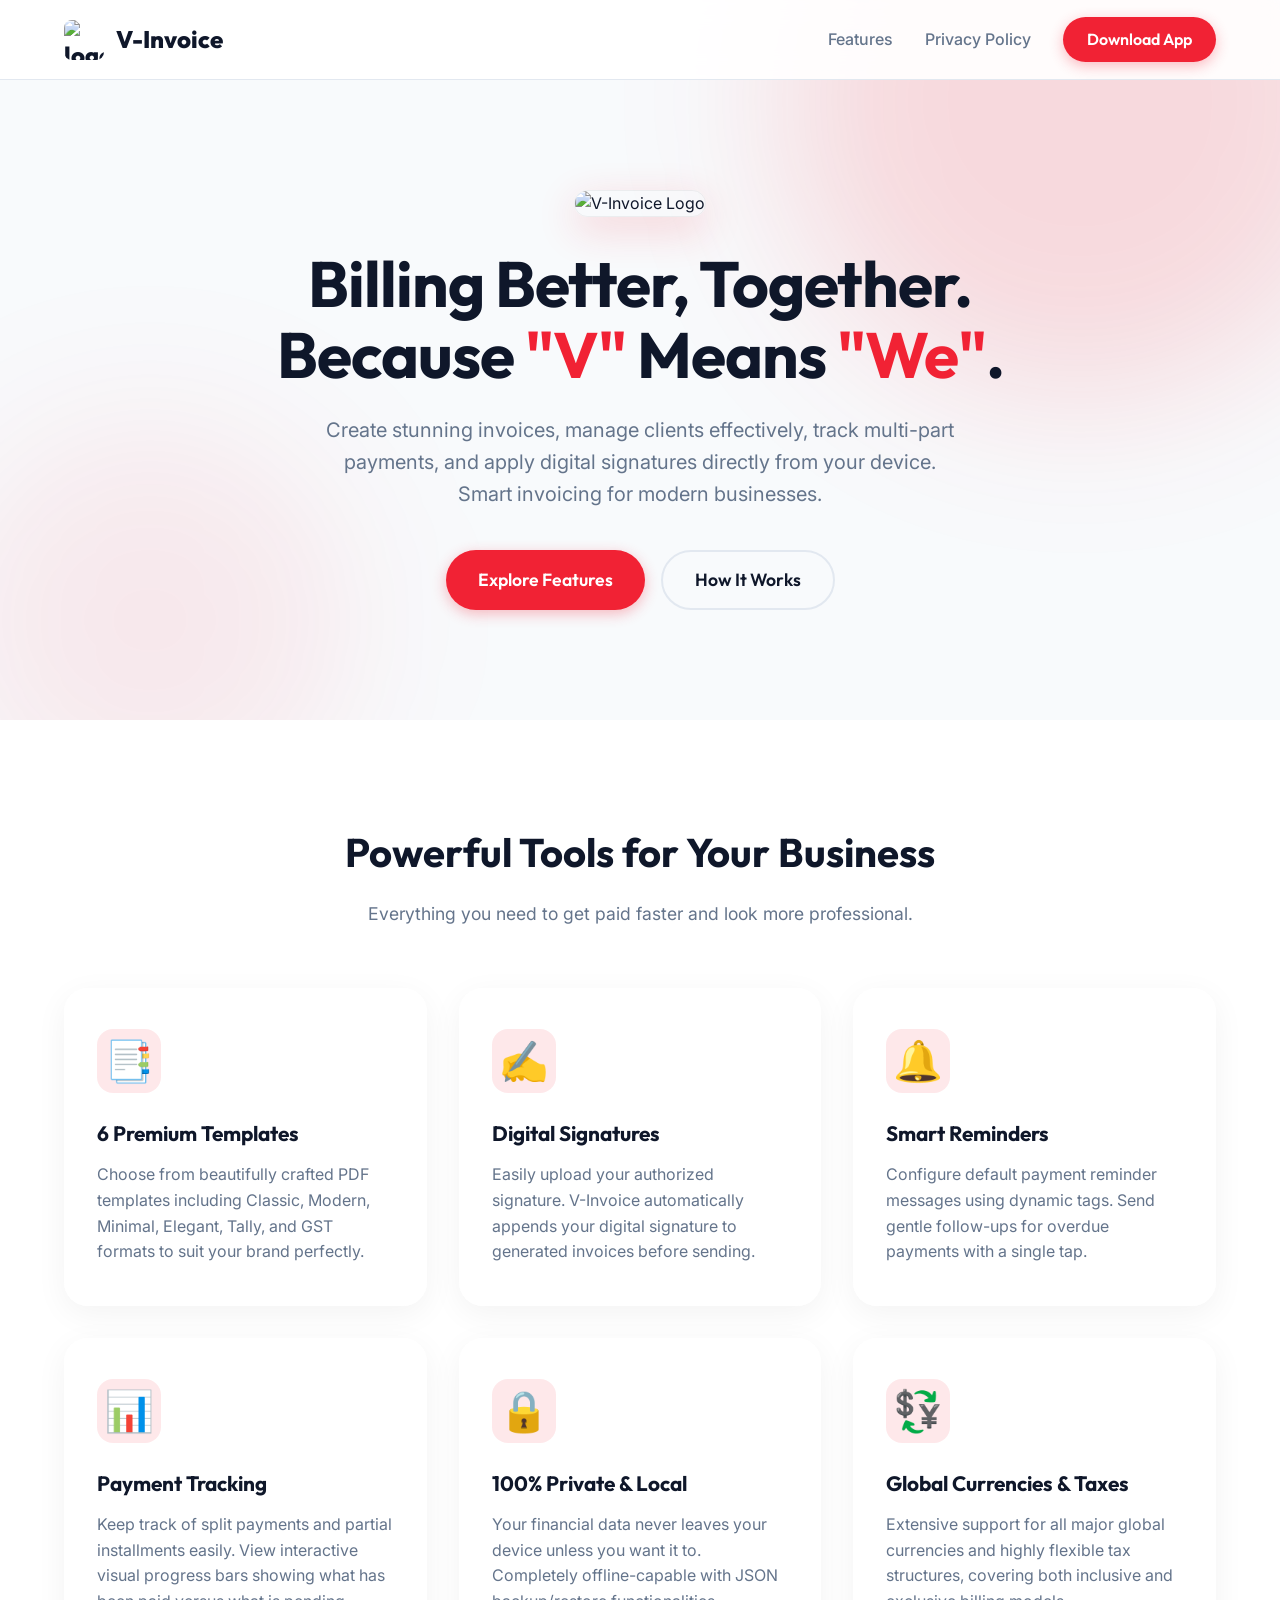
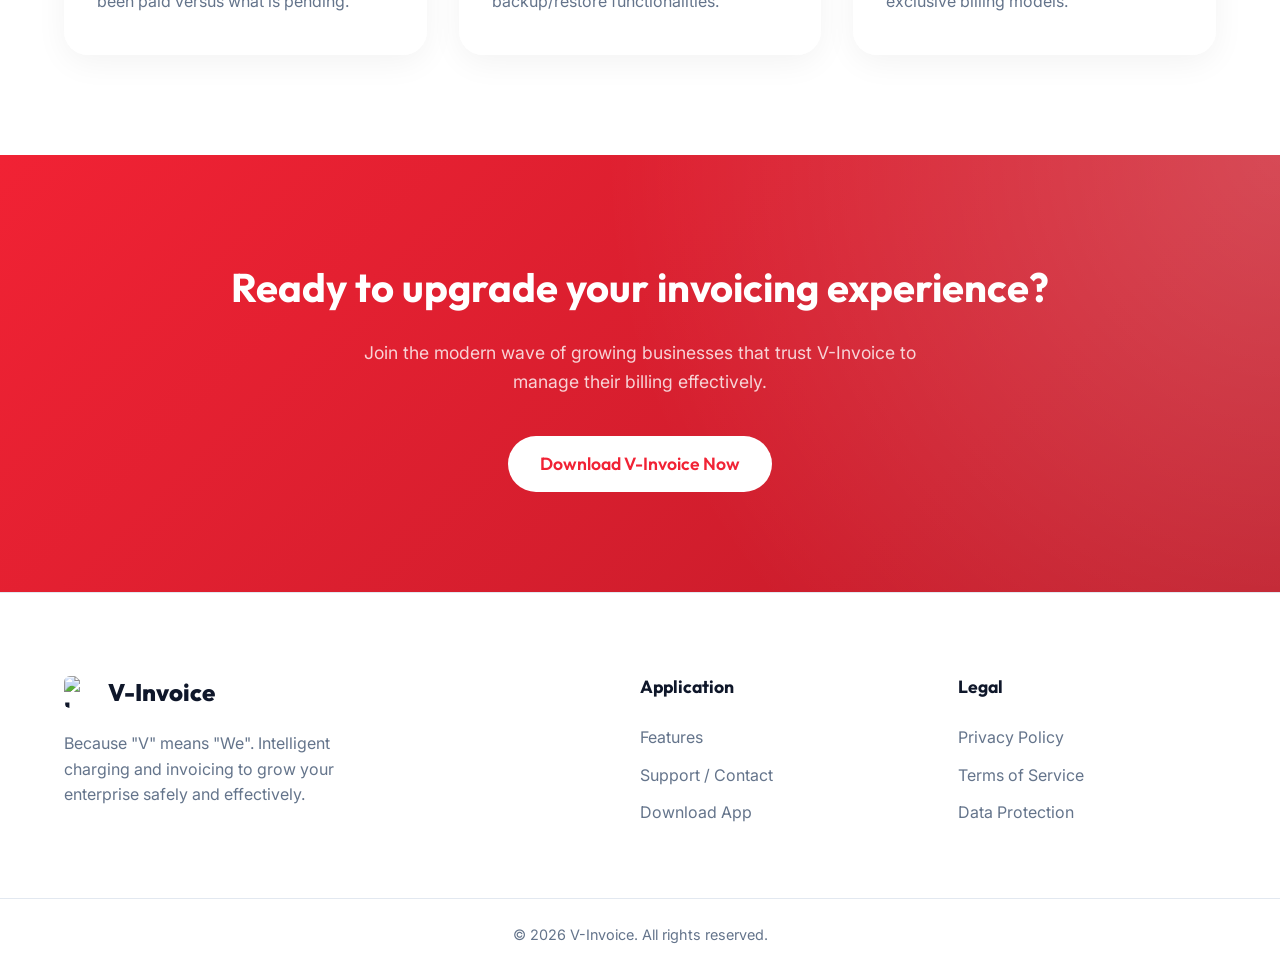
==== index.html @ e575bf5a "add project source files to repository" ====
<!DOCTYPE html>
<html lang="en">

<head>
  <meta charset="UTF-8" />
  <meta name="viewport" content="width=device-width, initial-scale=1.0" />
  <meta name="description"
    content="V-Invoice: Smart Billing, Because 'V' Means 'We'. Generating professional invoices, managing clients, and tracking payments has never been easier." />
  <title>V-Invoice | Billing Better, Together</title>
  <link
    href="https://fonts.googleapis.com/css2?family=Outfit:wght@300;400;500;700;800&family=Inter:wght@400;500;600&display=swap"
    rel="stylesheet" />
  <link rel="icon" type="image/png" href="assets/logo.png" />
  <link rel="stylesheet" href="css/styles.css" />
</head>

<body>
  <nav class="navbar">
    <div class="container nav-content">
      <div class="logo">
        <img src="assets/logo.png" alt="logo" class="logo-img" />
        <span>V-Invoice</span>
      </div>
      <div class="nav-links">
        <a href="#features">Features</a>
        <a href="privacy.html">Privacy Policy</a>
        <a href="#download" class="btn btn-primary">Download App</a>
      </div>
    </div>
  </nav>

  <header class="hero">
    <div class="hero-bg-shapes">
      <div class="shape shape-1"></div>
      <div class="shape shape-2"></div>
    </div>
    <div class="container hero-content">
      <img src="assets/logo.png" alt="V-Invoice Logo" class="hero-logo animate-fade-in-up" />
      <h1 class="animate-fade-in-up delay-1">
        Billing Better, Together. <br />Because
        <span class="highlight">"V"</span> Means
        <span class="highlight">"We"</span>.
      </h1>
      <p class="subtitle animate-fade-in-up delay-2">
        Create stunning invoices, manage clients effectively, track multi-part
        payments, and apply digital signatures directly from your device.
        Smart invoicing for modern businesses.
      </p>
      <div class="hero-cta animate-fade-in-up delay-3">
        <a href="#features" class="btn btn-primary btn-large">Explore Features</a>
        <a href="#how-it-works" class="btn btn-outline btn-large">How It Works</a>
      </div>
    </div>
  </header>

  <section id="features" class="features-section">
    <div class="container">
      <div class="section-header text-center">
        <h2>Powerful Tools for Your Business</h2>
        <p>
          Everything you need to get paid faster and look more professional.
        </p>
      </div>

      <div class="features-grid">
        <!-- Feature 1 -->
        <div class="feature-card glass">
          <div class="feature-icon">📑</div>
          <h3>6 Premium Templates</h3>
          <p>
            Choose from beautifully crafted PDF templates including Classic,
            Modern, Minimal, Elegant, Tally, and GST formats to suit your
            brand perfectly.
          </p>
        </div>
        <!-- Feature 2 -->
        <div class="feature-card glass">
          <div class="feature-icon">✍️</div>
          <h3>Digital Signatures</h3>
          <p>
            Easily upload your authorized signature. V-Invoice automatically
            appends your digital signature to generated invoices before
            sending.
          </p>
        </div>
        <!-- Feature 3 -->
        <div class="feature-card glass">
          <div class="feature-icon">🔔</div>
          <h3>Smart Reminders</h3>
          <p>
            Configure default payment reminder messages using dynamic tags.
            Send gentle follow-ups for overdue payments with a single tap.
          </p>
        </div>
        <!-- Feature 4 -->
        <div class="feature-card glass">
          <div class="feature-icon">📊</div>
          <h3>Payment Tracking</h3>
          <p>
            Keep track of split payments and partial installments easily. View
            interactive visual progress bars showing what has been paid versus
            what is pending.
          </p>
        </div>
        <!-- Feature 5 -->
        <div class="feature-card glass">
          <div class="feature-icon">🔒</div>
          <h3>100% Private & Local</h3>
          <p>
            Your financial data never leaves your device unless you want it
            to. Completely offline-capable with JSON backup/restore
            functionalities.
          </p>
        </div>
        <!-- Feature 6 -->
        <div class="feature-card glass">
          <div class="feature-icon">💱</div>
          <h3>Global Currencies & Taxes</h3>
          <p>
            Extensive support for all major global currencies and highly
            flexible tax structures, covering both inclusive and exclusive
            billing models.
          </p>
        </div>
      </div>
    </div>
  </section>

  <section class="banner-section">
    <div class="container text-center">
      <h2 style="color: white; margin-bottom: 20px; font-size: 2.5rem">
        Ready to upgrade your invoicing experience?
      </h2>
      <p style="
            color: rgba(255, 255, 255, 0.8);
            margin-bottom: 40px;
            font-size: 1.1rem;
            max-width: 600px;
            margin-left: auto;
            margin-right: auto;
          ">
        Join the modern wave of growing businesses that trust V-Invoice to
        manage their billing effectively.
      </p>
      <a href="#download" class="btn btn-white btn-large">Download V-Invoice Now</a>
    </div>
  </section>

  <footer>
    <div class="container footer-content">
      <div class="footer-col">
        <div class="logo">
          <img src="assets/logo.png" alt="logo" class="logo-img small" />
          <span>V-Invoice</span>
        </div>
        <p>
          Because "V" means "We". Intelligent charging and invoicing to grow
          your enterprise safely and effectively.
        </p>
      </div>
      <div class="footer-col">
        <h4>Application</h4>
        <a href="#features">Features</a>
        <a href="contact.html">Support / Contact</a>
        <a href="#download">Download App</a>
      </div>
      <div class="footer-col">
        <h4>Legal</h4>
        <a href="privacy.html">Privacy Policy</a>
        <a href="terms.html">Terms of Service</a>
        <a href="privacy.html">Data Protection</a>
      </div>
    </div>
    <div class="footer-bottom">
      <p>&copy; 2026 V-Invoice. All rights reserved.</p>
    </div>
  </footer>

  <script src="js/main.js"></script>
</body>

</html>
---- css/styles.css ----
:root {
  /* Brand Colors */
  --primary: #f12234;
  --primary-light: #f55060;
  --primary-dark: #c01b29;
  --primary-rgb: 241, 34, 52;

  /* Neutral Colors */
  --bg-color: #f8fafc;
  --surface: #ffffff;
  --text-main: #0f172a;
  --text-muted: #64748b;
  --border: #e2e8f0;

  /* Fonts */
  --font-heading: 'Outfit', sans-serif;
  --font-body: 'Inter', sans-serif;

  /* Layout */
  --max-width: 1200px;
}

* {
  margin: 0;
  padding: 0;
  box-sizing: border-box;
}

html {
  scroll-behavior: smooth;
}

body {
  font-family: var(--font-body);
  background-color: var(--bg-color);
  color: var(--text-main);
  line-height: 1.6;
  overflow-x: hidden;
}

.container {
  max-width: var(--max-width);
  margin: 0 auto;
  padding: 0 24px;
}

/* Typography */
h1,
h2,
h3,
h4 {
  font-family: var(--font-heading);
  color: var(--text-main);
}

.text-center {
  text-align: center;
}

/* Buttons */
.btn {
  display: inline-flex;
  align-items: center;
  justify-content: center;
  padding: 10px 24px;
  border-radius: 9999px;
  font-weight: 600;
  font-family: var(--font-heading);
  text-decoration: none;
  transition: all 0.3s cubic-bezier(0.4, 0, 0.2, 1);
  cursor: pointer;
}

.btn-primary {
  background-color: var(--primary);
  color: white;
  box-shadow: 0 4px 14px rgba(var(--primary-rgb), 0.3);
}

.btn-primary:hover {
  background-color: var(--primary-dark);
  transform: translateY(-2px);
  box-shadow: 0 6px 20px rgba(var(--primary-rgb), 0.4);
}

.btn-outline {
  background-color: transparent;
  color: var(--text-main);
  border: 2px solid var(--border);
}

.btn-outline:hover {
  border-color: var(--primary);
  color: var(--primary);
}

.btn-white {
  background-color: white;
  color: var(--primary);
}

.btn-white:hover {
  transform: translateY(-2px);
  box-shadow: 0 10px 25px rgba(0, 0, 0, 0.1);
}

.btn-large {
  padding: 14px 32px;
  font-size: 1.1rem;
}

/* Glassmorphism */
.glass {
  background: rgba(255, 255, 255, 0.7);
  backdrop-filter: blur(12px);
  -webkit-backdrop-filter: blur(12px);
  border: 1px solid rgba(255, 255, 255, 0.5);
  box-shadow: 0 8px 32px rgba(0, 0, 0, 0.05);
}

/* Navbar */
.navbar {
  position: fixed;
  top: 0;
  left: 0;
  right: 0;
  height: 80px;
  background: rgba(255, 255, 255, 0.9);
  backdrop-filter: blur(12px);
  border-bottom: 1px solid var(--border);
  z-index: 1000;
  transition: all 0.3s ease;
}

.navbar.scrolled {
  height: 70px;
  box-shadow: 0 4px 20px rgba(0, 0, 0, 0.05);
}

.nav-content {
  display: flex;
  justify-content: space-between;
  align-items: center;
  height: 100%;
}

.logo {
  display: flex;
  align-items: center;
  gap: 12px;
  font-family: var(--font-heading);
  font-weight: 800;
  font-size: 1.5rem;
  color: var(--text-main);
}

.logo-icon {
  width: 40px;
  height: 40px;
  background: linear-gradient(135deg, var(--primary), var(--primary-dark));
  color: white;
  border-radius: 12px;
  display: flex;
  align-items: center;
  justify-content: center;
  font-size: 1.5rem;
  box-shadow: 0 4px 10px rgba(var(--primary-rgb), 0.3);
}

.logo-icon.small {
  width: 32px;
  height: 32px;
  font-size: 1.2rem;
  border-radius: 8px;
}

.logo-img {
  width: 40px;
  height: 40px;
  border-radius: 8px;
  object-fit: cover;
}

.logo-img.small {
  width: 32px;
  height: 32px;
  border-radius: 6px;
}

.nav-links {
  display: flex;
  align-items: center;
  gap: 32px;
}

.nav-links a:not(.btn) {
  text-decoration: none;
  color: var(--text-muted);
  font-weight: 500;
  transition: color 0.3s ease;
}

.nav-links a:not(.btn):hover {
  color: var(--primary);
}

/* Hero Section */
.hero {
  position: relative;
  padding: 180px 0 100px;
  min-height: 80vh;
  display: flex;
  align-items: center;
  overflow: hidden;
}

.hero-bg-shapes {
  position: absolute;
  top: 0;
  left: 0;
  right: 0;
  bottom: 0;
  z-index: -1;
  overflow: hidden;
}

.shape {
  position: absolute;
  border-radius: 50%;
  filter: blur(80px);
  z-index: -1;
  animation: float 10s infinite alternate ease-in-out;
}

.shape-1 {
  width: 600px;
  height: 600px;
  background: rgba(var(--primary-rgb), 0.15);
  top: -200px;
  right: -100px;
}

.shape-2 {
  width: 400px;
  height: 400px;
  background: rgba(var(--primary-rgb), 0.08);
  bottom: -100px;
  left: -50px;
  animation-delay: -5s;
}

.hero-content {
  max-width: 800px;
  text-align: center;
  position: relative;
  z-index: 1;
}

.hero-logo {
  width: 120px;
  height: 120px;
  border-radius: 24px;
  margin-bottom: 32px;
  object-fit: cover;
  box-shadow: 0 12px 40px rgba(var(--primary-rgb), 0.2);
  border: 1px solid rgba(0, 0, 0, 0.05);
}

.hero h1 {
  font-size: 4rem;
  line-height: 1.1;
  margin-bottom: 24px;
  letter-spacing: -1px;
}

.highlight {
  color: var(--primary);
  position: relative;
}

.hero .subtitle {
  font-size: 1.25rem;
  color: var(--text-muted);
  margin-bottom: 40px;
  max-width: 640px;
  margin-left: auto;
  margin-right: auto;
}

.hero-cta {
  display: flex;
  gap: 16px;
  justify-content: center;
}

/* Features Section */
.features-section {
  padding: 100px 0;
  background-color: var(--surface);
  position: relative;
}

.section-header {
  margin-bottom: 60px;
}

.section-header h2 {
  font-size: 2.5rem;
  margin-bottom: 16px;
}

.section-header p {
  font-size: 1.1rem;
  color: var(--text-muted);
}

.features-grid {
  display: grid;
  grid-template-columns: repeat(auto-fit, minmax(320px, 1fr));
  gap: 32px;
}

.feature-card {
  padding: 40px 32px;
  border-radius: 24px;
  transition: transform 0.3s ease, box-shadow 0.3s ease;
}

.feature-card:hover {
  transform: translateY(-8px);
  box-shadow: 0 20px 40px rgba(0, 0, 0, 0.08);
}

.feature-icon {
  font-size: 2.5rem;
  margin-bottom: 24px;
  width: 64px;
  height: 64px;
  background: rgba(var(--primary-rgb), 0.1);
  border-radius: 16px;
  display: flex;
  align-items: center;
  justify-content: center;
}

.feature-card h3 {
  font-size: 1.3rem;
  margin-bottom: 12px;
}

.feature-card p {
  color: var(--text-muted);
  line-height: 1.6;
}

/* Banner Section */
.banner-section {
  padding: 100px 0;
  background: linear-gradient(135deg, var(--primary), var(--primary-dark));
  position: relative;
  overflow: hidden;
}

.banner-section::before {
  content: '';
  position: absolute;
  top: 0;
  left: 0;
  right: 0;
  bottom: 0;
  background: radial-gradient(circle at top right,
      rgba(255, 255, 255, 0.2),
      transparent 50%);
}

/* Page Header (Privacy) */
.page-header {
  padding: 160px 0 60px;
  background: var(--surface);
  text-align: center;
  border-bottom: 1px solid var(--border);
}

.page-header h1 {
  font-size: 3rem;
  margin-bottom: 12px;
}

.page-header p {
  color: var(--text-muted);
}

.document-content {
  padding: 60px 24px 100px;
}

.policy-card {
  border-radius: 24px;
  padding: 60px;
  max-width: 900px;
  margin: 0 auto;
}

.policy-card section {
  margin-bottom: 40px;
}

.policy-card h2 {
  font-size: 1.5rem;
  margin-bottom: 16px;
  color: var(--primary-dark);
}

.policy-card p,
.policy-card ul {
  margin-bottom: 16px;
  color: var(--text-main);
}

.policy-card ul {
  padding-left: 24px;
}

.policy-card li {
  margin-bottom: 8px;
}

/* Footer */
footer {
  background: var(--surface);
  padding: 80px 0 24px;
  border-top: 1px solid var(--border);
}

.footer-content {
  display: grid;
  grid-template-columns: 2fr 1fr 1fr;
  gap: 60px;
  margin-bottom: 60px;
}

.footer-col p {
  color: var(--text-muted);
  margin-top: 20px;
  max-width: 320px;
}

.footer-col h4 {
  font-size: 1.1rem;
  margin-bottom: 24px;
}

.footer-col a {
  display: block;
  color: var(--text-muted);
  text-decoration: none;
  margin-bottom: 12px;
  transition: color 0.3s ease;
}

.footer-col a:hover {
  color: var(--primary);
}

.footer-bottom {
  text-align: center;
  padding-top: 24px;
  border-top: 1px solid var(--border);
  color: var(--text-muted);
  font-size: 0.9rem;
}

/* Animations */
@keyframes float {
  0% {
    transform: translateY(0) scale(1);
  }

  100% {
    transform: translateY(-30px) scale(1.05);
  }
}

.animate-fade-in-up {
  opacity: 0;
  transform: translateY(30px);
  animation: fadeInUp 0.8s cubic-bezier(0.16, 1, 0.3, 1) forwards;
}

.delay-1 {
  animation-delay: 0.1s;
}

.delay-2 {
  animation-delay: 0.2s;
}

.delay-3 {
  animation-delay: 0.3s;
}

@keyframes fadeInUp {
  to {
    opacity: 1;
    transform: translateY(0);
  }
}

/* Responsive */
@media (max-width: 768px) {
  .nav-links {
    display: none;
  }

  .hero {
    padding: 140px 0 80px;
  }

  .hero h1 {
    font-size: 2.5rem;
  }

  .hero-cta {
    flex-direction: column;
  }

  .footer-content {
    grid-template-columns: 1fr;
    gap: 40px;
  }

  .policy-card {
    padding: 32px;
  }
}
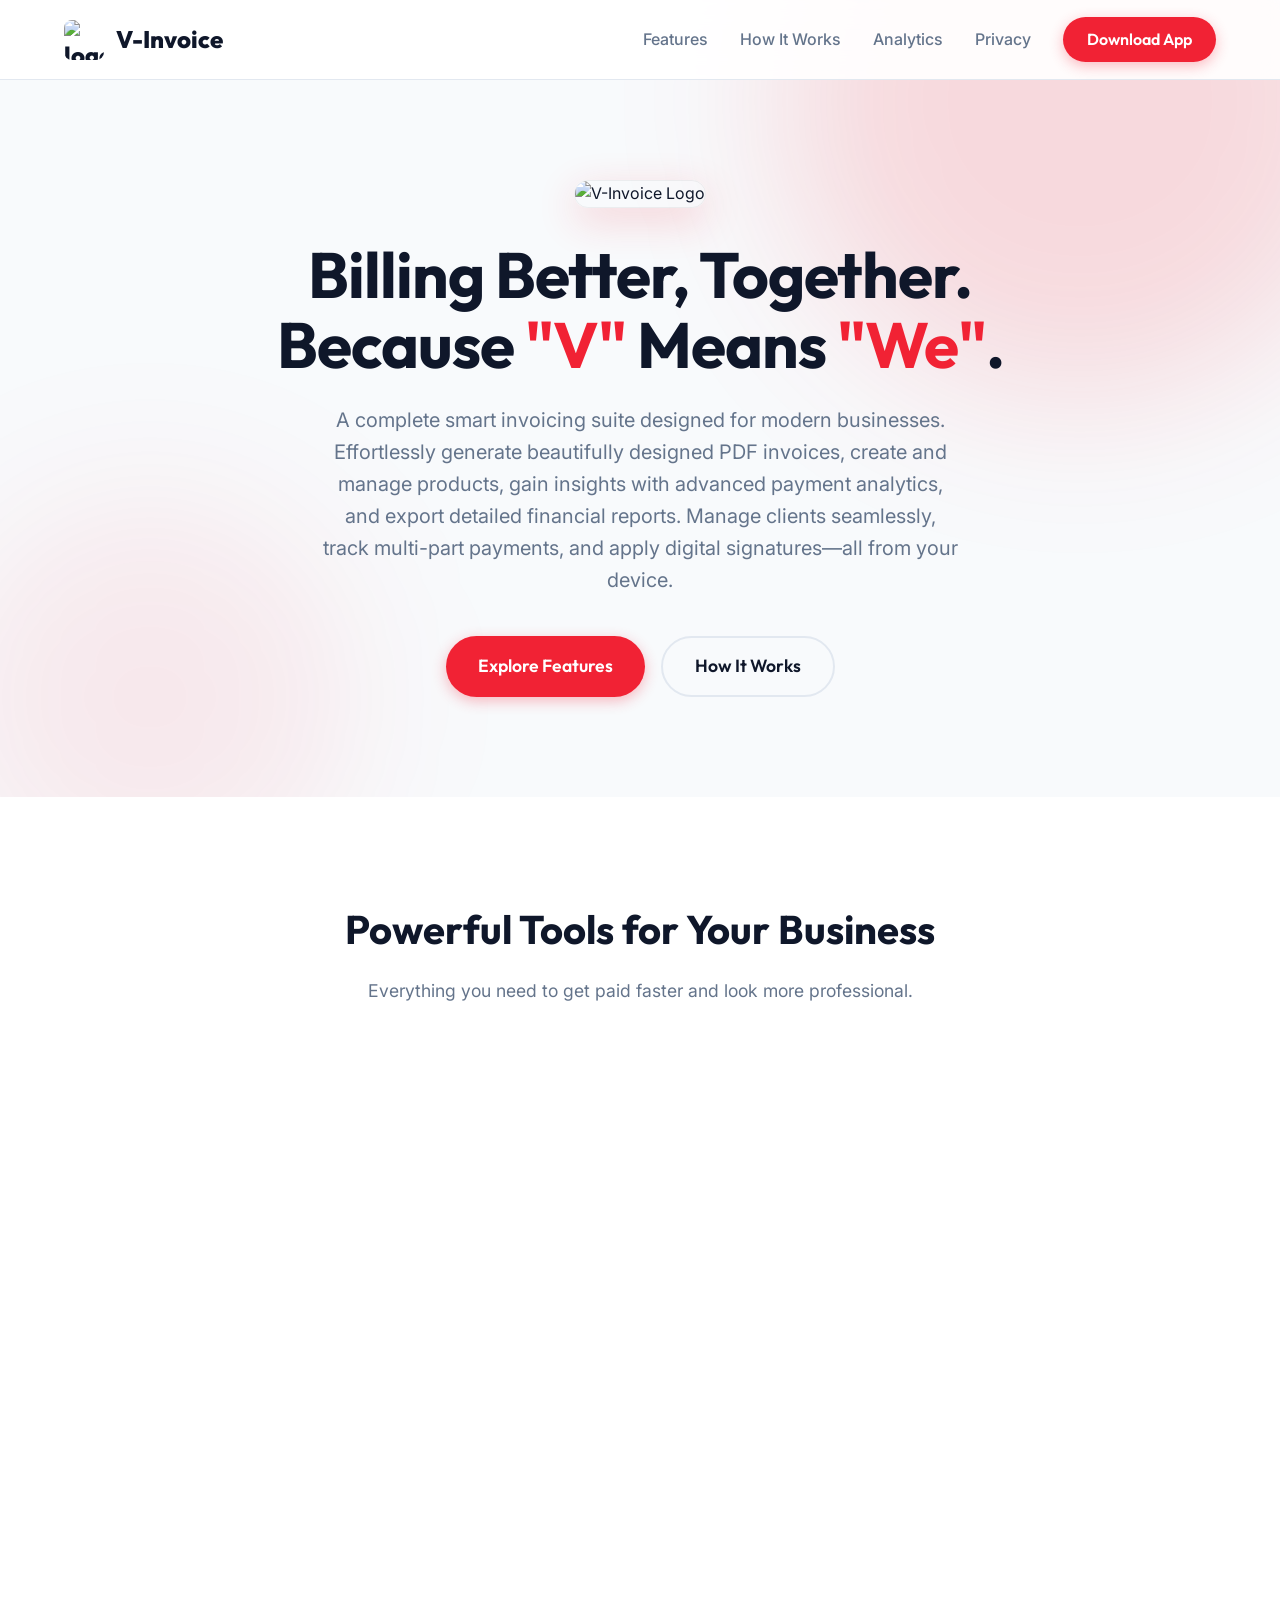
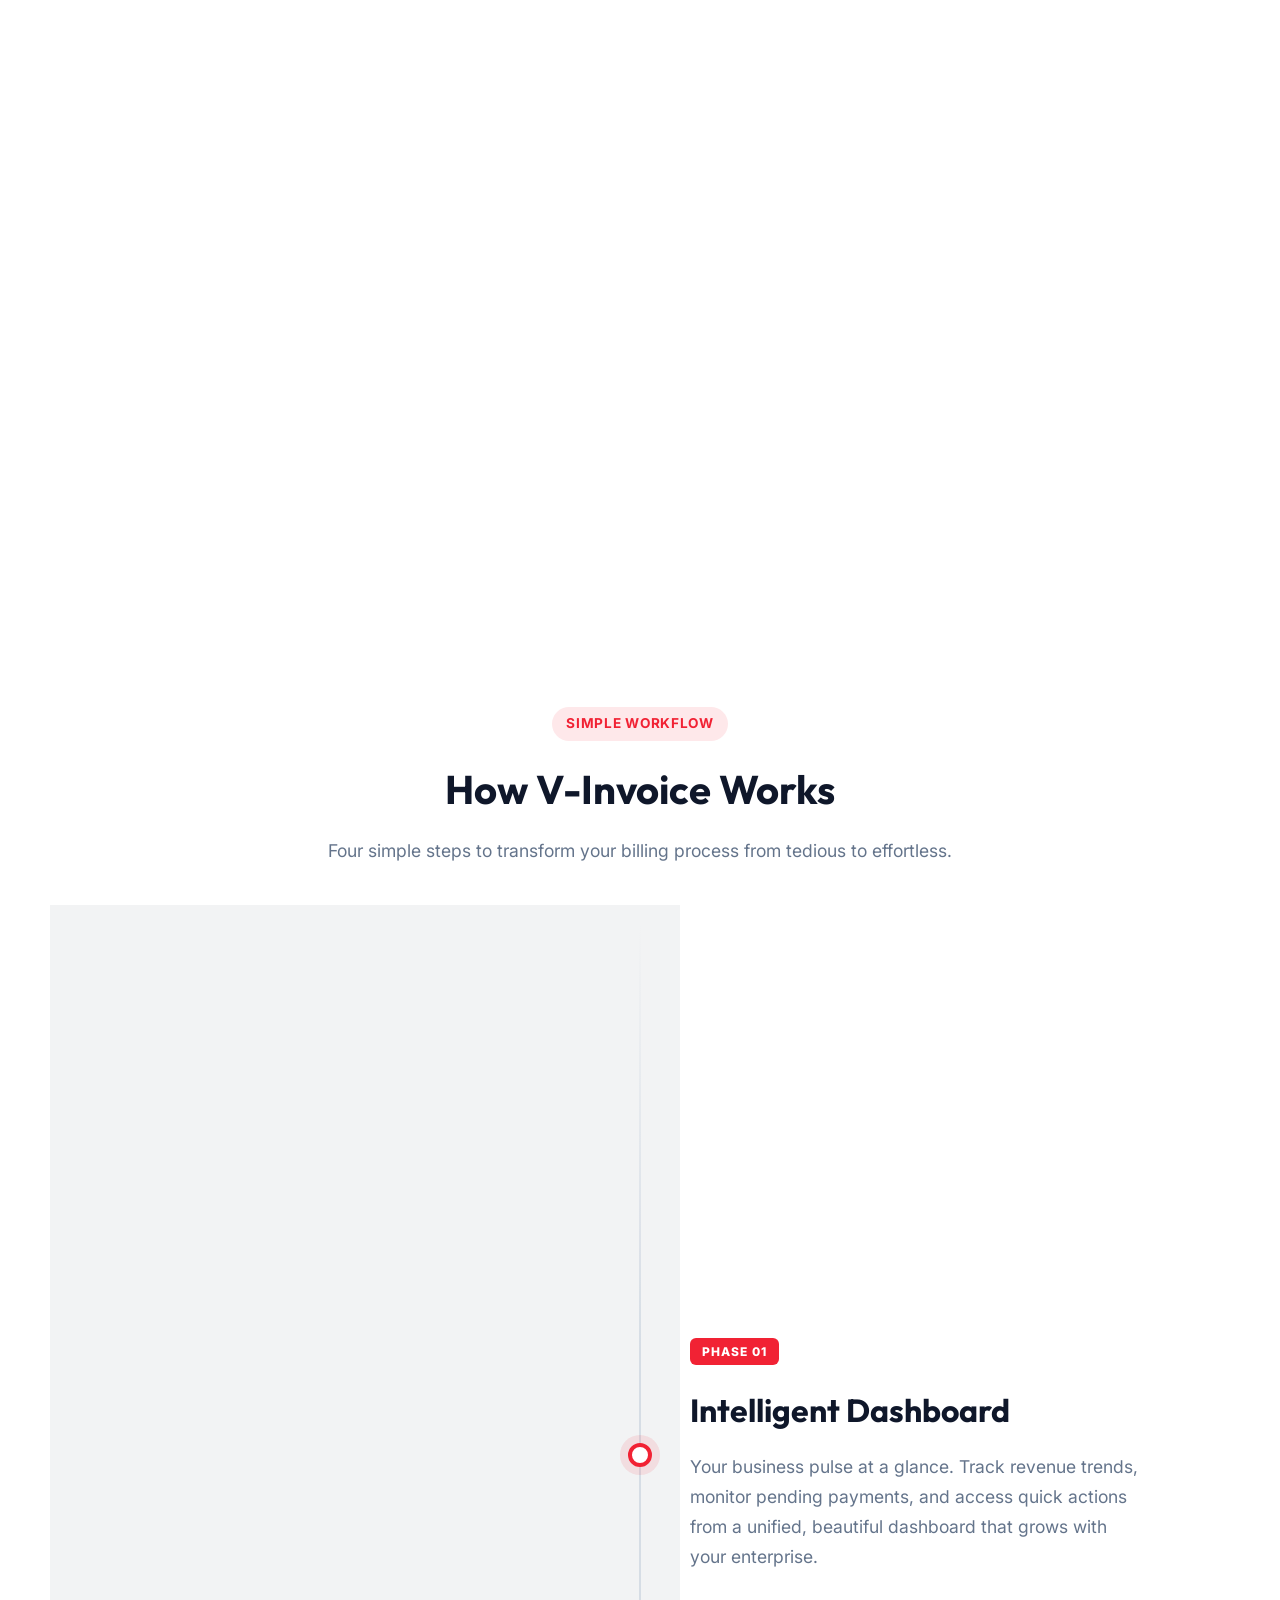
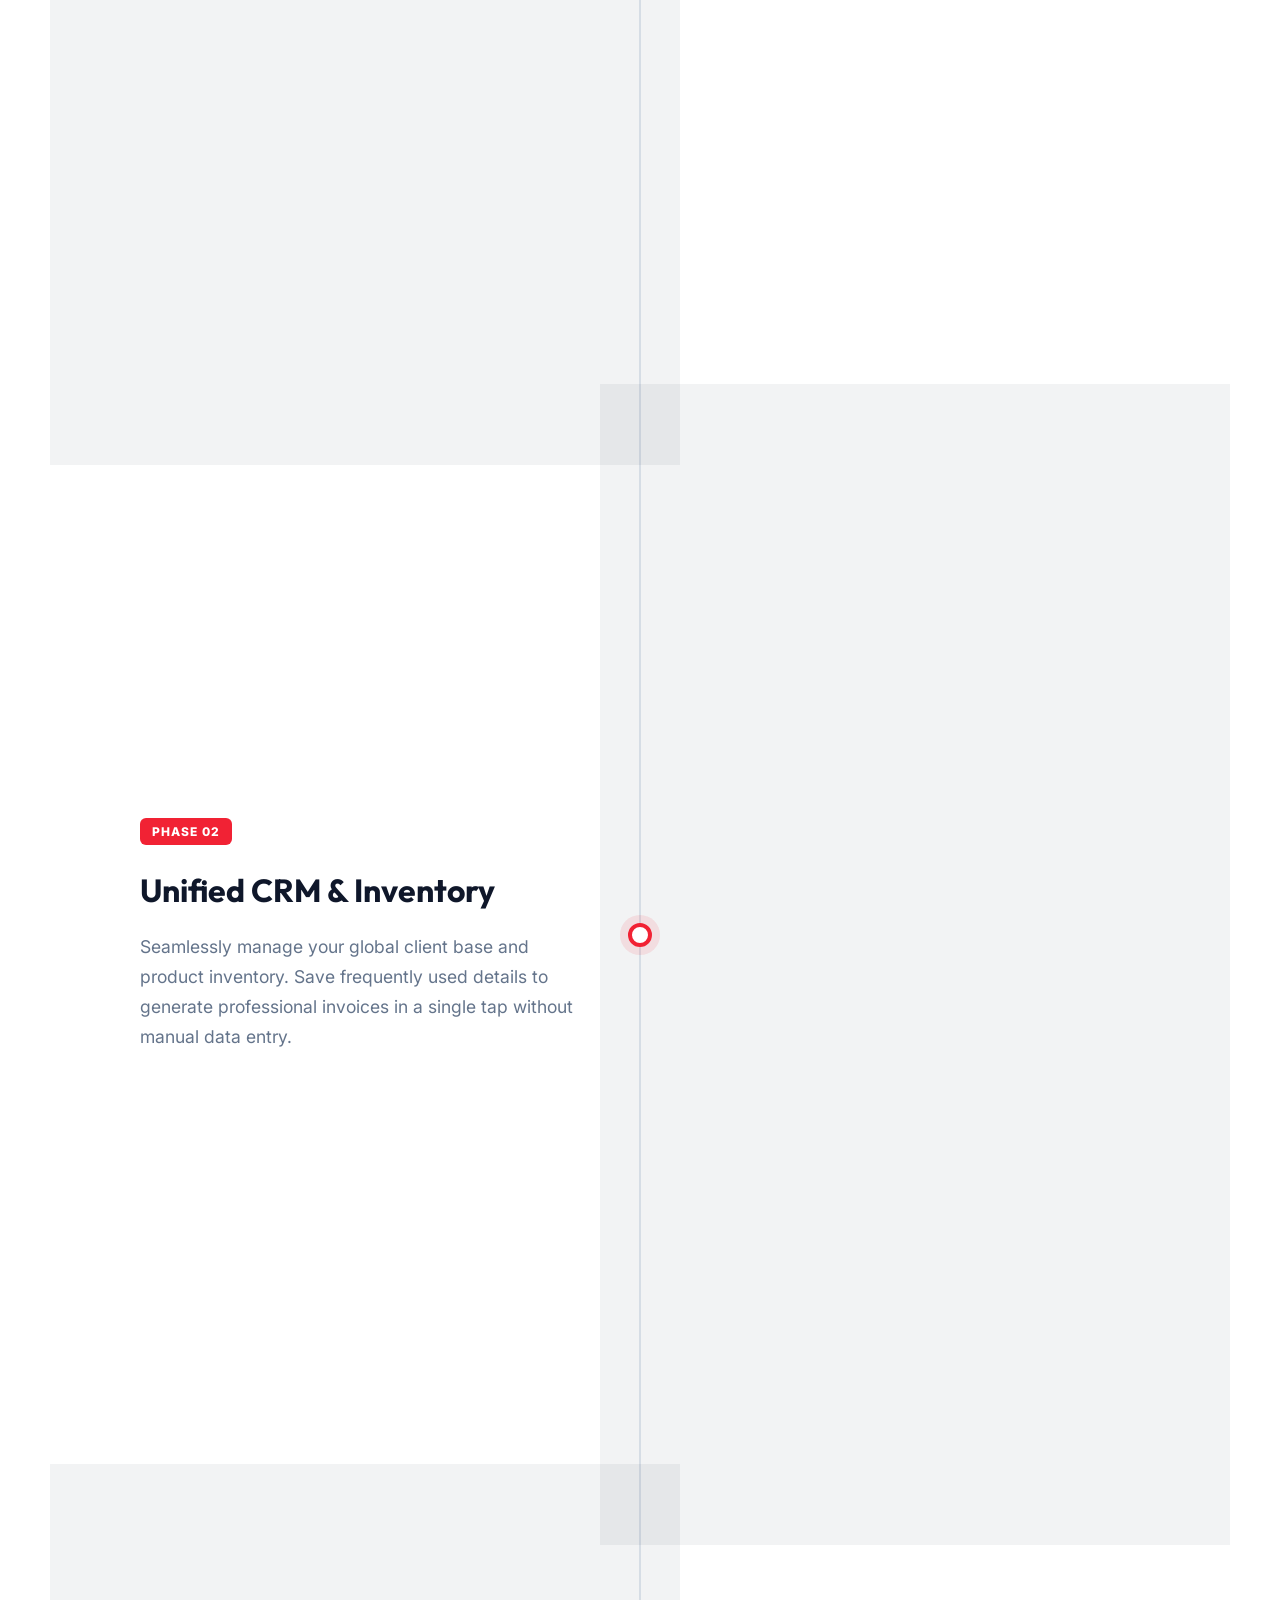
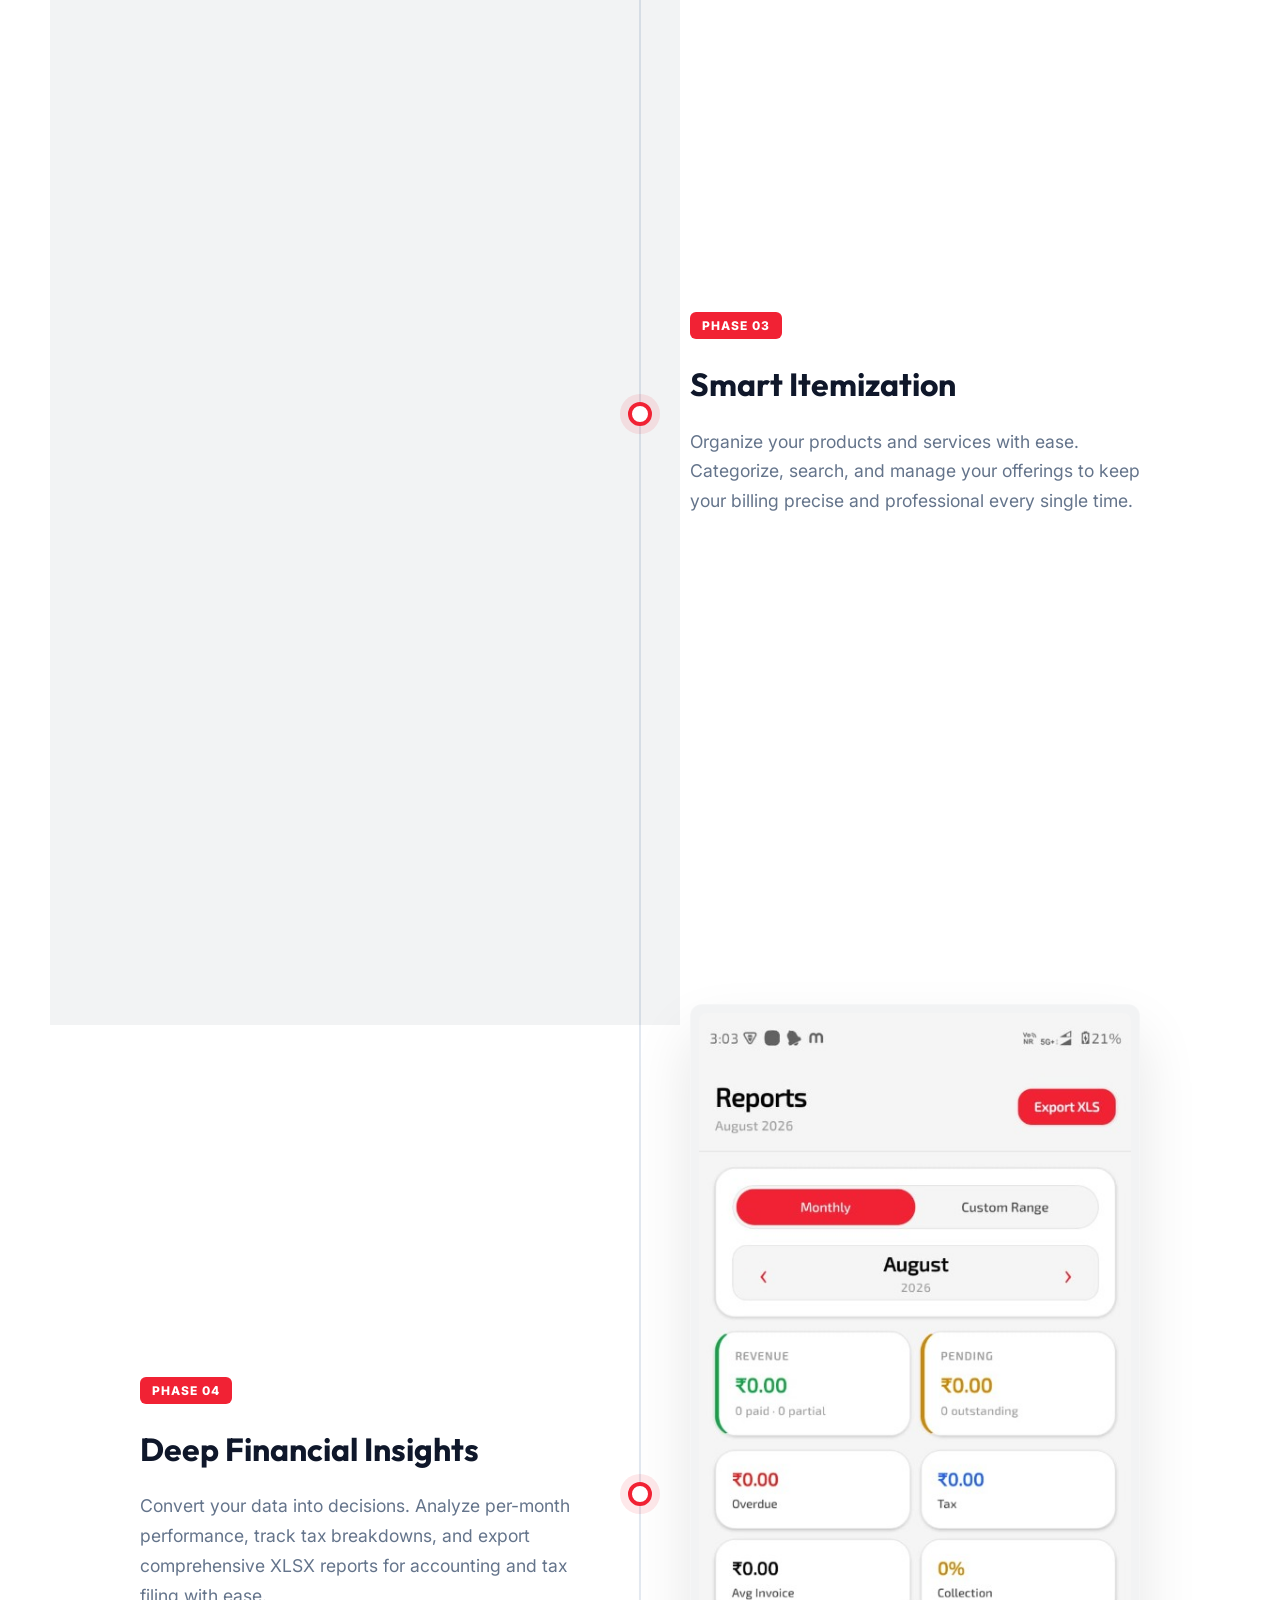
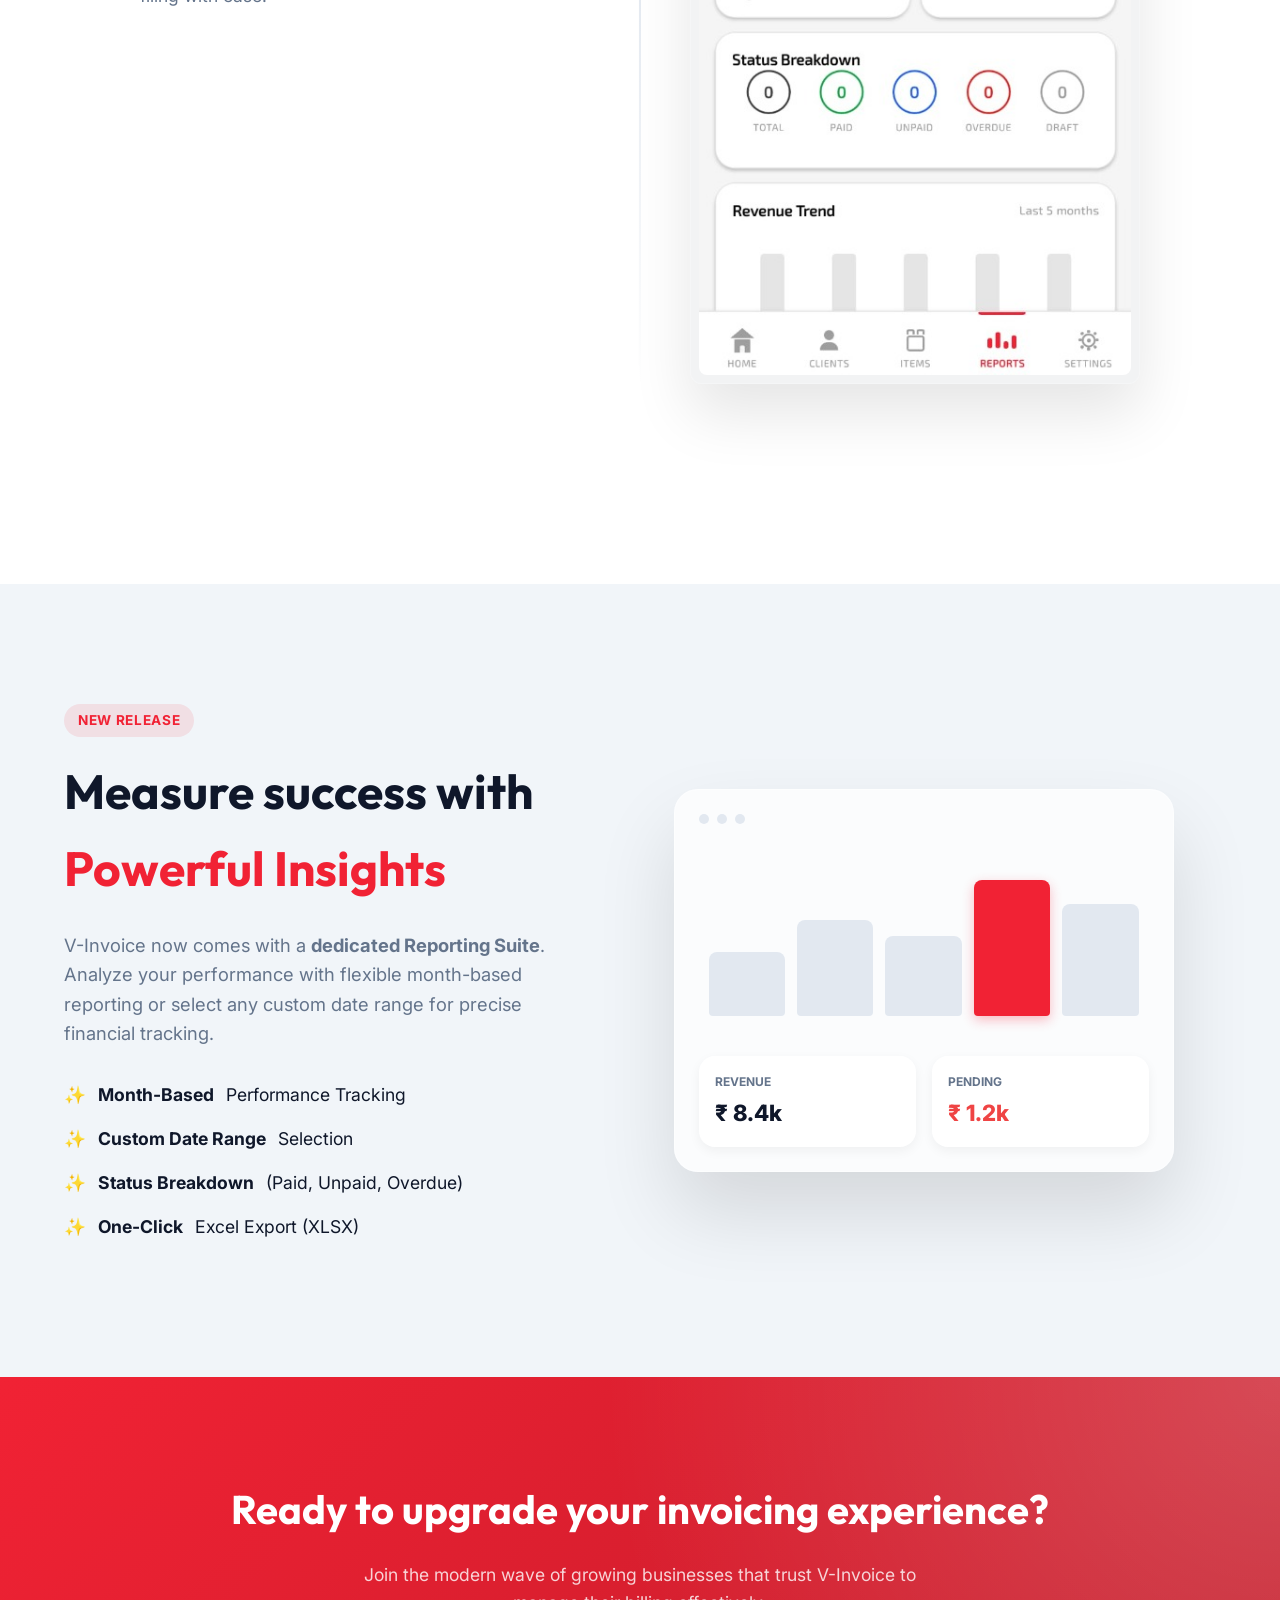
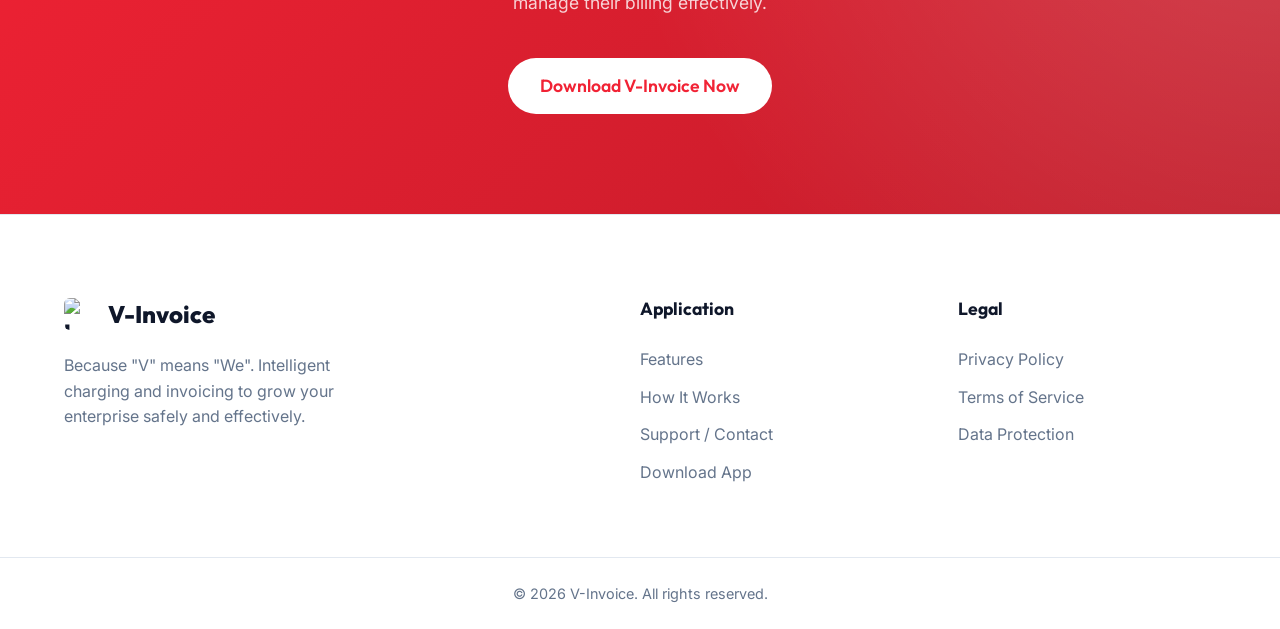
==== commit 1a79e5c2: "for the updated website details loaded here" ====
--- a/index.html
+++ b/index.html
@@ -23,7 +23,9 @@
       </div>
       <div class="nav-links">
         <a href="#features">Features</a>
-        <a href="privacy.html">Privacy Policy</a>
+        <a href="#how-it-works">How It Works</a>
+        <a href="#analytics">Analytics</a>
+        <a href="privacy.html">Privacy</a>
         <a href="#download" class="btn btn-primary">Download App</a>
       </div>
     </div>
@@ -42,9 +44,12 @@
         <span class="highlight">"We"</span>.
       </h1>
       <p class="subtitle animate-fade-in-up delay-2">
-        Create stunning invoices, manage clients effectively, track multi-part
-        payments, and apply digital signatures directly from your device.
-        Smart invoicing for modern businesses.
+        A complete smart invoicing suite designed for modern businesses.
+        Effortlessly generate beautifully designed PDF invoices, create and
+        manage products, gain insights with advanced payment analytics,
+        and export detailed financial reports. Manage clients seamlessly,
+        track multi-part payments, and apply digital signatures—all from
+        your device.
       </p>
       <div class="hero-cta animate-fade-in-up delay-3">
         <a href="#features" class="btn btn-primary btn-large">Explore Features</a>
@@ -104,21 +109,41 @@
         </div>
         <!-- Feature 5 -->
         <div class="feature-card glass">
+          <div class="feature-icon">📈</div>
+          <h3>Advanced Reporting</h3>
+          <p>
+            Gain deep insights with visual revenue trends, status breakdowns,
+            and average invoice values. Monitor your business growth through
+            interactive charts and real-time analytics.
+          </p>
+        </div>
+        <!-- Feature 6 -->
+        <div class="feature-card glass">
+          <div class="feature-icon">📊</div>
+          <h3>XLSX Export</h3>
+          <p>
+            Export all your invoice data directly to Microsoft Excel. Perfect for
+            accounting, auditing, or further analysis. Get a full financial
+            summary in a single tap.
+          </p>
+        </div>
+        <!-- Feature 7 -->
+        <div class="feature-card glass">
           <div class="feature-icon">🔒</div>
           <h3>100% Private & Local</h3>
           <p>
-            Your financial data never leaves your device unless you want it
-            to. Completely offline-capable with JSON backup/restore
+            Your financial data never leaves your device. V-Invoice operates
+            completely offline with local storage and secure JSON backup/restore
             functionalities.
           </p>
         </div>
-        <!-- Feature 6 -->
+        <!-- Feature 8 -->
         <div class="feature-card glass">
           <div class="feature-icon">💱</div>
           <h3>Global Currencies & Taxes</h3>
           <p>
-            Extensive support for all major global currencies and highly
-            flexible tax structures, covering both inclusive and exclusive
+            Extensive support for all major global currencies and flexible
+            tax structures (GST/VAT), covering both inclusive and exclusive
             billing models.
           </p>
         </div>
@@ -126,7 +151,126 @@
     </div>
   </section>
 
-  <section class="banner-section">
+  <section id="how-it-works" class="how-it-works-section">
+    <div class="container">
+      <div class="section-header text-center">
+        <span class="badge">Simple Workflow</span>
+        <h2>How V-Invoice Works</h2>
+        <p>
+          Four simple steps to transform your billing process from tedious to effortless.
+        </p>
+      </div>
+
+      <div class="roadmap-container">
+        <!-- Roadmap Step 1 -->
+        <div class="roadmap-step reveal-element">
+          <div class="roadmap-image">
+            <div class="mockup-screen-roadmap glass-dark">
+              <img src="assets/step-dashboard.jpg" alt="V-Invoice Dashboard" />
+            </div>
+          </div>
+          <div class="roadmap-content">
+            <div class="step-badge">Phase 01</div>
+            <h3>Intelligent Dashboard</h3>
+            <p>Your business pulse at a glance. Track revenue trends, monitor pending payments, and access quick actions from a unified, beautiful dashboard that grows with your enterprise.</p>
+          </div>
+        </div>
+
+        <!-- Roadmap Step 2 -->
+        <div class="roadmap-step reverse reveal-element">
+          <div class="roadmap-image">
+            <div class="mockup-screen-roadmap glass-dark">
+              <img src="assets/step-clients.jpg" alt="Client Management" />
+            </div>
+          </div>
+          <div class="roadmap-content">
+            <div class="step-badge">Phase 02</div>
+            <h3>Unified CRM & Inventory</h3>
+            <p>Seamlessly manage your global client base and product inventory. Save frequently used details to generate professional invoices in a single tap without manual data entry.</p>
+          </div>
+        </div>
+
+        <!-- Roadmap Step 3 -->
+        <div class="roadmap-step reveal-element">
+          <div class="roadmap-image">
+            <div class="mockup-screen-roadmap glass-dark">
+              <img src="assets/step-items.jpg" alt="Item Management" />
+            </div>
+          </div>
+          <div class="roadmap-content">
+            <div class="step-badge">Phase 03</div>
+            <h3>Smart Itemization</h3>
+            <p>Organize your products and services with ease. Categorize, search, and manage your offerings to keep your billing precise and professional every single time.</p>
+          </div>
+        </div>
+
+        <!-- Roadmap Step 4 -->
+        <div class="roadmap-step reverse reveal-element">
+          <div class="roadmap-image">
+            <div class="mockup-screen-roadmap glass-dark">
+              <img src="assets/step-reports.jpg" alt="Revenue Analytics" />
+            </div>
+          </div>
+          <div class="roadmap-content">
+            <div class="step-badge">Phase 04</div>
+            <h3>Deep Financial Insights</h3>
+            <p>Convert your data into decisions. Analyze per-month performance, track tax breakdowns, and export comprehensive XLSX reports for accounting and tax filing with ease.</p>
+          </div>
+        </div>
+      </div>
+    </div>
+  </section>
+
+  <section id="analytics" class="analytics-section">
+    <div class="container animate-fade-in-up">
+      <div class="analytics-row">
+        <div class="analytics-text">
+          <span class="badge">New Release</span>
+          <h2>Measure success with <br /><span class="highlight">Powerful Insights</span></h2>
+          <p>
+            V-Invoice now comes with a <strong>dedicated Reporting Suite</strong>.
+            Analyze your performance with flexible month-based reporting
+            or select any custom date range for precise financial tracking.
+          </p>
+          <ul class="feature-list">
+            <li>✨ <strong>Month-Based</strong> Performance Tracking</li>
+            <li>✨ <strong>Custom Date Range</strong> Selection</li>
+            <li>✨ <strong>Status Breakdown</strong> (Paid, Unpaid, Overdue)</li>
+            <li>✨ <strong>One-Click</strong> Excel Export (XLSX)</li>
+          </ul>
+        </div>
+        <div class="analytics-visual">
+          <div class="mockup-screen glass">
+            <div class="mockup-header">
+              <span class="dot"></span><span class="dot"></span><span class="dot"></span>
+            </div>
+            <div class="mockup-content">
+              <!-- Visual representation of some chart bars -->
+              <div class="chart-bars">
+                <div class="bar" style="height: 40%"></div>
+                <div class="bar" style="height: 60%"></div>
+                <div class="bar" style="height: 50%"></div>
+                <div class="bar highlight-bar" style="height: 85%"></div>
+                <div class="bar" style="height: 70%"></div>
+              </div>
+              <div class="stat-card-row">
+                <div class="stat-card-mini">
+                  <span class="label">Revenue</span>
+                  <span class="value">₹ 8.4k</span>
+                </div>
+                <div class="stat-card-mini">
+                  <span class="label">Pending</span>
+                  <span class="value danger">₹ 1.2k</span>
+                </div>
+              </div>
+            </div>
+          </div>
+        </div>
+      </div>
+    </div>
+  </section>
+
+  <section id="download" class="banner-section">
     <div class="container text-center">
       <h2 style="color: white; margin-bottom: 20px; font-size: 2.5rem">
         Ready to upgrade your invoicing experience?
@@ -161,6 +305,7 @@
       <div class="footer-col">
         <h4>Application</h4>
         <a href="#features">Features</a>
+        <a href="#how-it-works">How It Works</a>
         <a href="contact.html">Support / Contact</a>
         <a href="#download">Download App</a>
       </div>
--- a/css/styles.css
+++ b/css/styles.css
@@ -506,7 +506,315 @@
   }
 }
 
+.reveal-element {
+  opacity: 0;
+  transform: translateY(30px);
+  transition: all 0.8s cubic-bezier(0.16, 1, 0.3, 1);
+}
+
+.reveal-element.visible {
+  opacity: 1;
+  transform: translateY(0);
+}
+
+/* Analytics Section */
+.analytics-section {
+  padding: 120px 0;
+  background-color: #f1f5f9;
+  overflow: hidden;
+}
+
+.analytics-row {
+  display: flex;
+  align-items: center;
+  justify-content: space-between;
+  gap: 80px;
+}
+
+.analytics-text {
+  flex: 1;
+}
+
+.analytics-text h2 {
+  font-size: 3rem;
+  margin-bottom: 24px;
+}
+
+.analytics-text p {
+  font-size: 1.15rem;
+  color: var(--text-muted);
+  margin-bottom: 32px;
+}
+
+.badge {
+  display: inline-block;
+  padding: 6px 14px;
+  background: rgba(var(--primary-rgb), 0.1);
+  color: var(--primary);
+  border-radius: 9999px;
+  font-weight: 700;
+  font-size: 0.85rem;
+  text-transform: uppercase;
+  letter-spacing: 0.05em;
+  margin-bottom: 16px;
+}
+
+.feature-list {
+  list-style: none;
+  padding: 0;
+}
+
+.feature-list li {
+  margin-bottom: 16px;
+  font-size: 1.1rem;
+  display: flex;
+  align-items: center;
+  gap: 12px;
+}
+
+.analytics-visual {
+  flex: 1.2;
+  position: relative;
+}
+
+/* Mockup Screen */
+.mockup-screen {
+  border-radius: 24px;
+  padding: 24px;
+  border-color: rgba(255,255,255,0.4);
+  box-shadow: 0 40px 80px rgba(0,0,0,0.12);
+  max-width: 500px;
+  margin: 0 auto;
+}
+
+.mockup-header {
+  display: flex;
+  gap: 8px;
+  margin-bottom: 32px;
+}
+
+.mockup-header .dot {
+  width: 10px;
+  height: 10px;
+  border-radius: 50%;
+  background: var(--border);
+}
+
+.chart-bars {
+  display: flex;
+  align-items: flex-end;
+  justify-content: space-between;
+  height: 160px;
+  gap: 12px;
+  margin-bottom: 40px;
+  padding: 0 10px;
+}
+
+.bar {
+  flex: 1;
+  background: var(--border);
+  border-radius: 8px 8px 4px 4px;
+  min-height: 10px;
+  transition: all 1s ease;
+}
+
+.highlight-bar {
+  background: var(--primary);
+  box-shadow: 0 4px 12px rgba(var(--primary-rgb), 0.3);
+}
+
+.stat-card-row {
+  display: flex;
+  gap: 16px;
+}
+
+.stat-card-mini {
+  flex: 1;
+  background: white;
+  padding: 16px;
+  border-radius: 16px;
+  box-shadow: 0 4px 12px rgba(0,0,0,0.05);
+}
+
+.stat-card-mini .label {
+  display: block;
+  font-size: 0.75rem;
+  font-weight: 700;
+  color: var(--text-muted);
+  text-transform: uppercase;
+  margin-bottom: 4px;
+}
+
+.stat-card-mini .value {
+  font-size: 1.4rem;
+  font-weight: 800;
+  color: var(--text-main);
+}
+
+.stat-card-mini .value.danger {
+  color: #ef4444;
+}
+
+/* Roadmap Section */
+.how-it-works-section {
+  padding: 100px 0;
+  background-color: var(--surface);
+  position: relative;
+}
+
+.roadmap-container {
+  max-width: 1000px;
+  margin: 0 auto;
+  position: relative;
+  padding-top: 40px;
+}
+
+/* The vertical line in the middle */
+.roadmap-container::before {
+  content: '';
+  position: absolute;
+  top: 0;
+  bottom: 0;
+  left: 50%;
+  width: 2px;
+  background: linear-gradient(to bottom, transparent, var(--border) 10%, var(--border) 90%, transparent);
+  transform: translateX(-50%);
+  z-index: 0;
+}
+
+.roadmap-step {
+  display: flex;
+  align-items: center;
+  justify-content: space-between;
+  margin-bottom: 100px;
+  position: relative;
+  width: 100%;
+}
+
+.roadmap-step.reverse {
+  flex-direction: row-reverse;
+}
+
+.roadmap-image,
+.roadmap-content {
+  width: 45%;
+  position: relative;
+  z-index: 1;
+}
+
+.step-badge {
+  display: inline-block;
+  padding: 4px 12px;
+  background: var(--primary);
+  color: white;
+  border-radius: 6px;
+  font-size: 0.75rem;
+  font-weight: 800;
+  text-transform: uppercase;
+  margin-bottom: 20px;
+  letter-spacing: 1px;
+}
+
+.roadmap-content h3 {
+  font-size: 2rem;
+  margin-bottom: 16px;
+  color: var(--text-main);
+}
+
+.roadmap-content p {
+  color: var(--text-muted);
+  font-size: 1.1rem;
+  line-height: 1.7;
+}
+
+/* Center dot on the line */
+.roadmap-step::after {
+  content: '';
+  position: absolute;
+  top: 50%;
+  left: 50%;
+  width: 16px;
+  height: 16px;
+  background: white;
+  border: 4px solid var(--primary);
+  border-radius: 50%;
+  transform: translate(-50%, -50%);
+  z-index: 2;
+  box-shadow: 0 0 0 8px rgba(var(--primary-rgb), 0.1);
+}
+
+.mockup-screen-roadmap {
+  border-radius: 12px;
+  padding: 8px;
+  box-shadow: 0 30px 60px rgba(0, 0, 0, 0.1);
+  overflow: hidden;
+  transition: transform 0.4s cubic-bezier(0.16, 1, 0.3, 1);
+}
+
+.mockup-screen-roadmap:hover {
+  transform: scale(1.02);
+}
+
+.mockup-screen-roadmap img {
+  width: 100%;
+  height: auto;
+  border-radius: 8px;
+  display: block;
+}
+
+.glass-dark {
+  background: rgba(15, 23, 42, 0.05);
+  backdrop-filter: blur(12px);
+  border: 1px solid rgba(255, 255, 255, 0.2);
+}
+
+@media (max-width: 992px) {
+  .roadmap-container::before {
+    left: 30px;
+  }
+
+  .roadmap-step {
+    flex-direction: column !important;
+    align-items: flex-start;
+    padding-left: 80px;
+    margin-bottom: 60px;
+  }
+
+  .roadmap-image,
+  .roadmap-content {
+    width: 100%;
+    text-align: left;
+  }
+
+  .roadmap-image {
+    margin-bottom: 30px;
+    max-width: 400px;
+  }
+
+  .roadmap-step::after {
+    left: 30px;
+    top: 0;
+    transform: translateX(-50%);
+  }
+}
+
 /* Responsive */
+@media (max-width: 992px) {
+  .analytics-row {
+    flex-direction: column;
+    text-align: center;
+    gap: 60px;
+  }
+  
+  .analytics-text h2 {
+    font-size: 2.5rem;
+  }
+  
+  .feature-list li {
+    justify-content: center;
+  }
+}
+
 @media (max-width: 768px) {
   .nav-links {
     display: none;
@@ -517,7 +825,7 @@
   }
 
   .hero h1 {
-    font-size: 2.5rem;
+    font-size: 2.8rem;
   }
 
   .hero-cta {
@@ -532,4 +840,9 @@
   .policy-card {
     padding: 32px;
   }
+}
+
+/* Smooth anchor reveal */
+section[id] {
+  scroll-margin-top: 100px;
 }
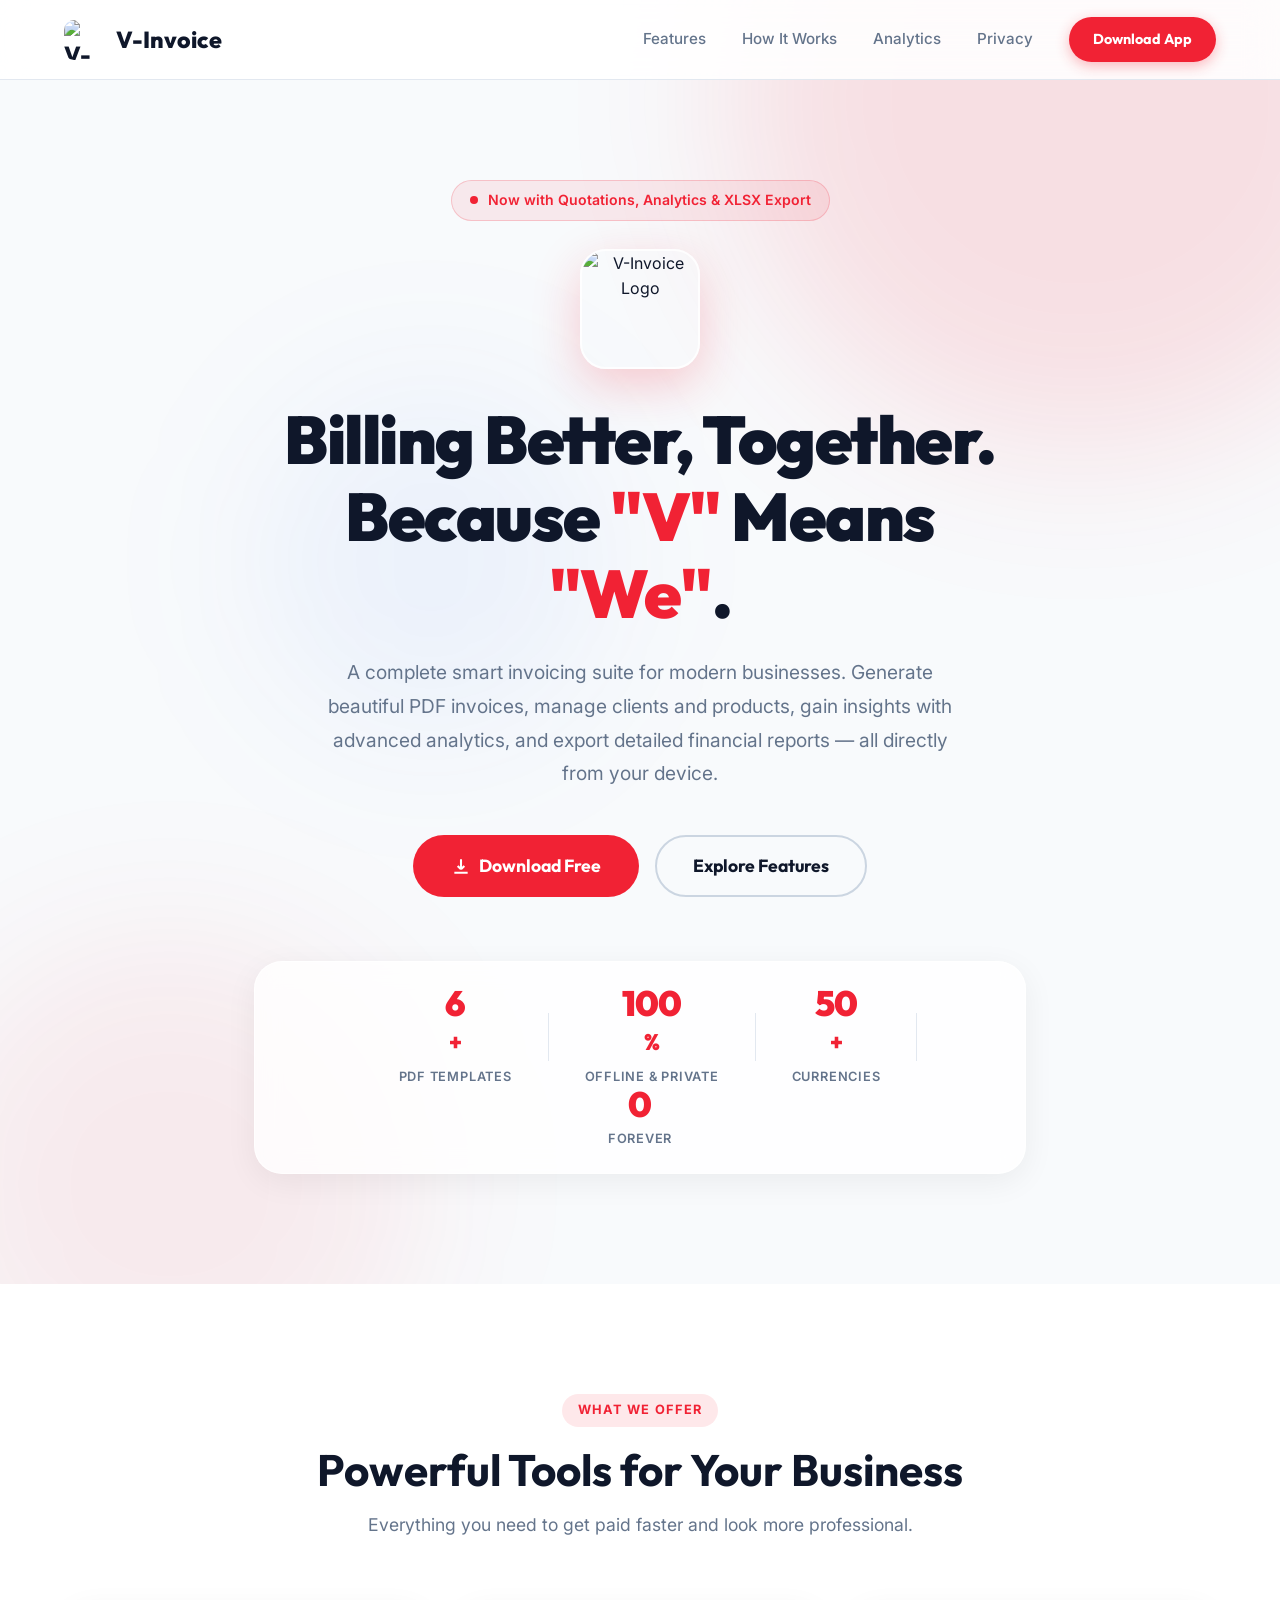
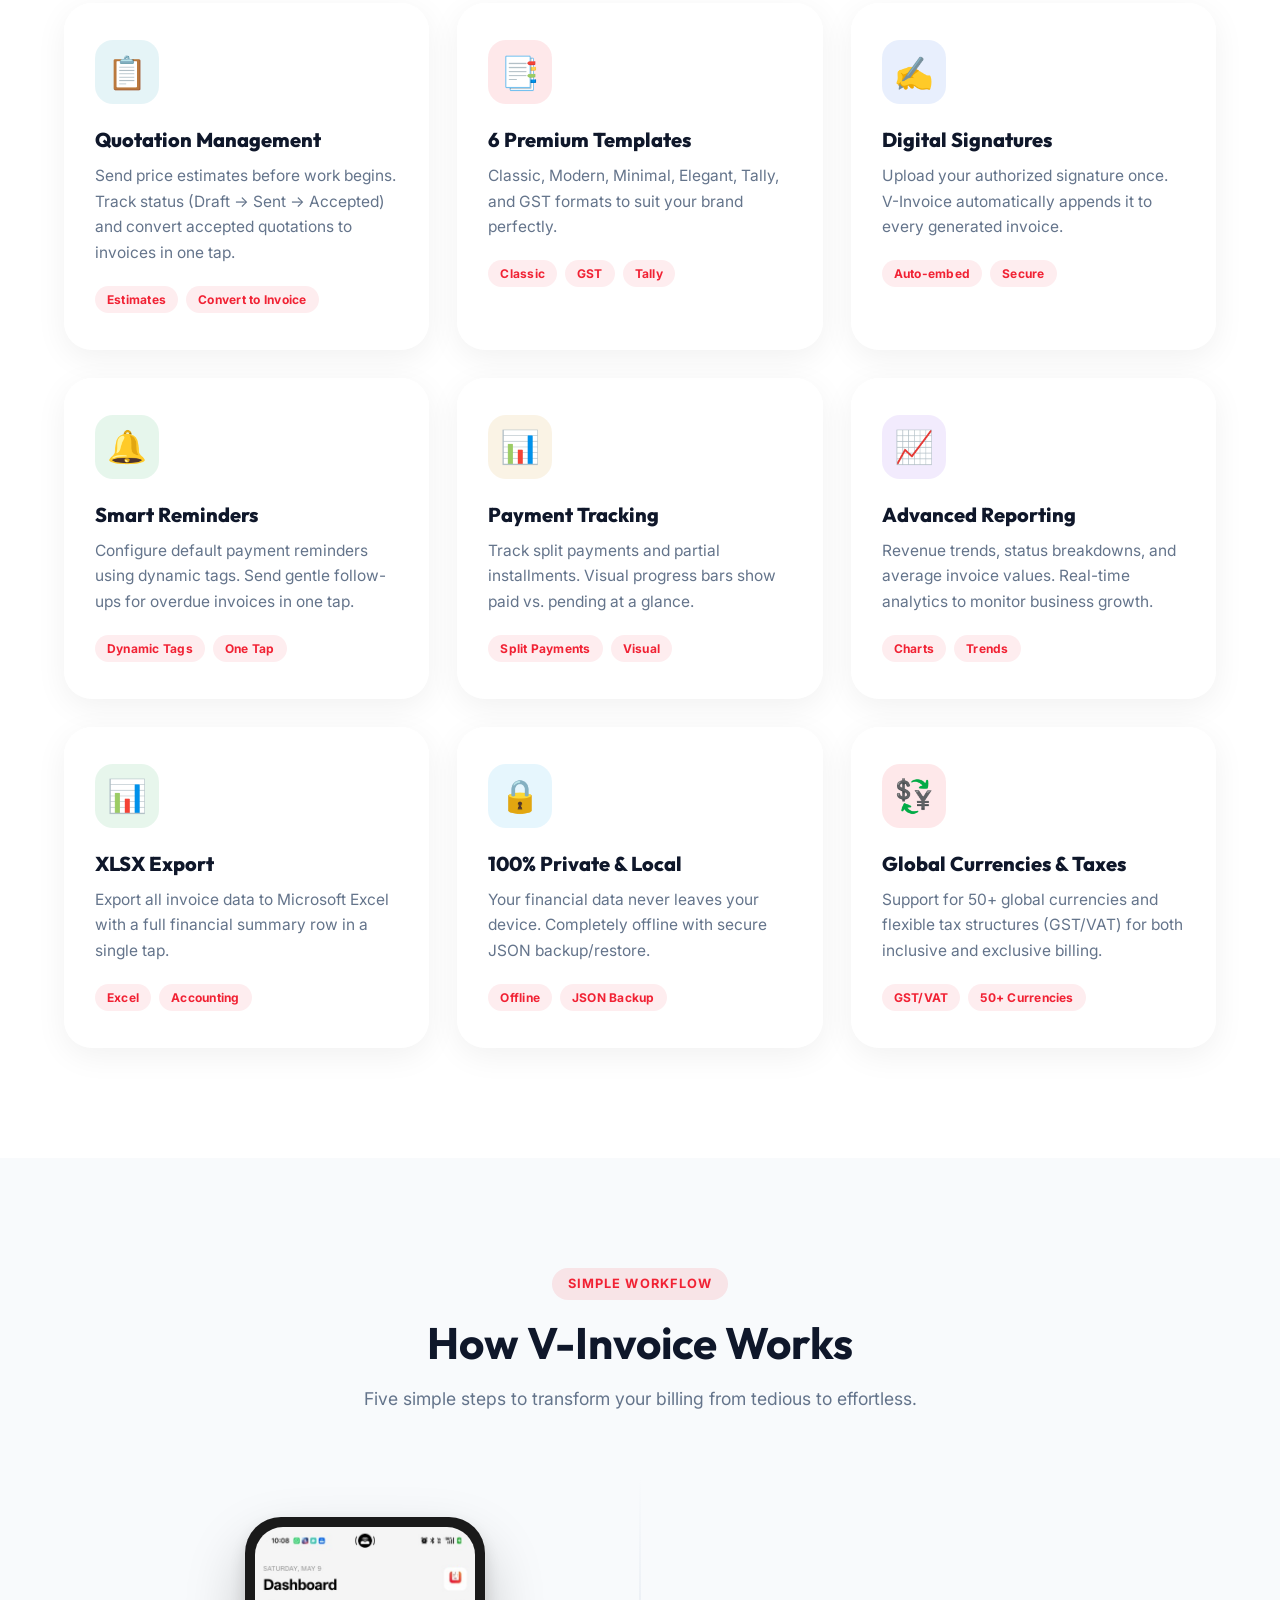
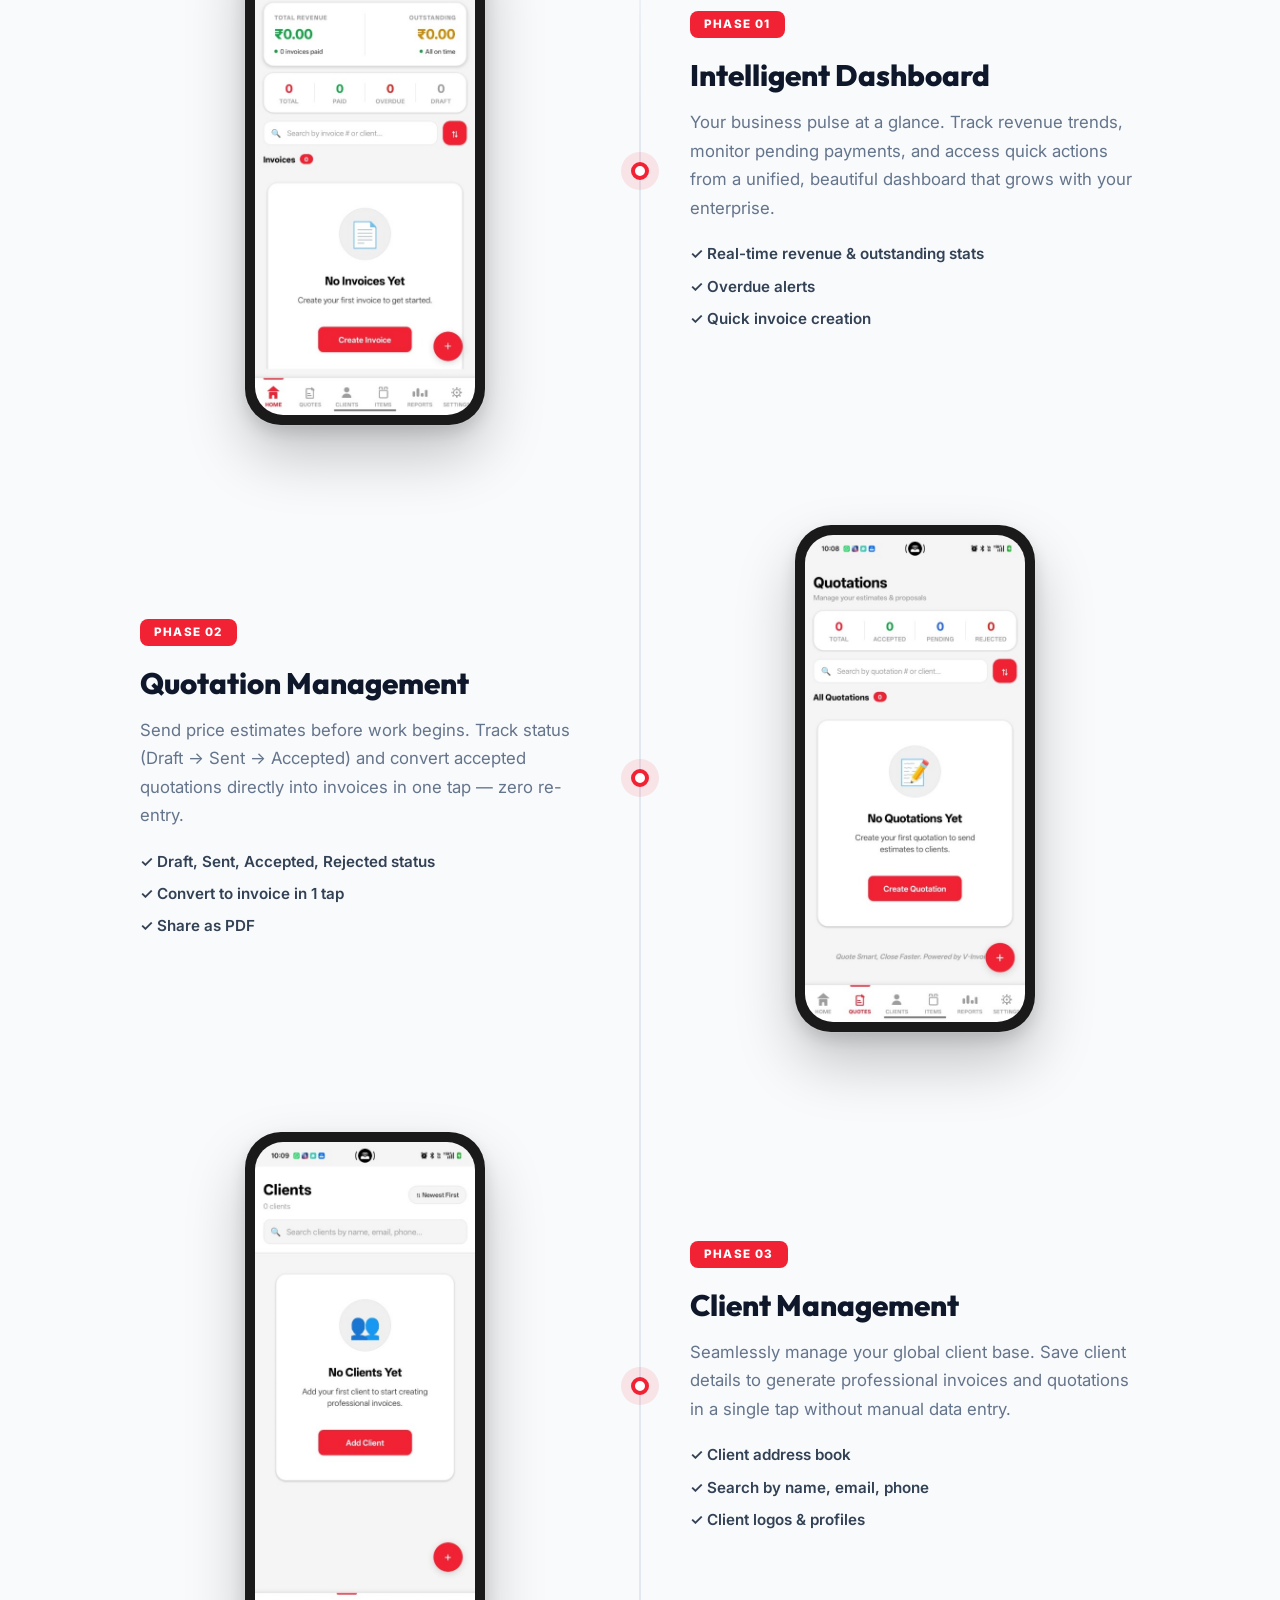
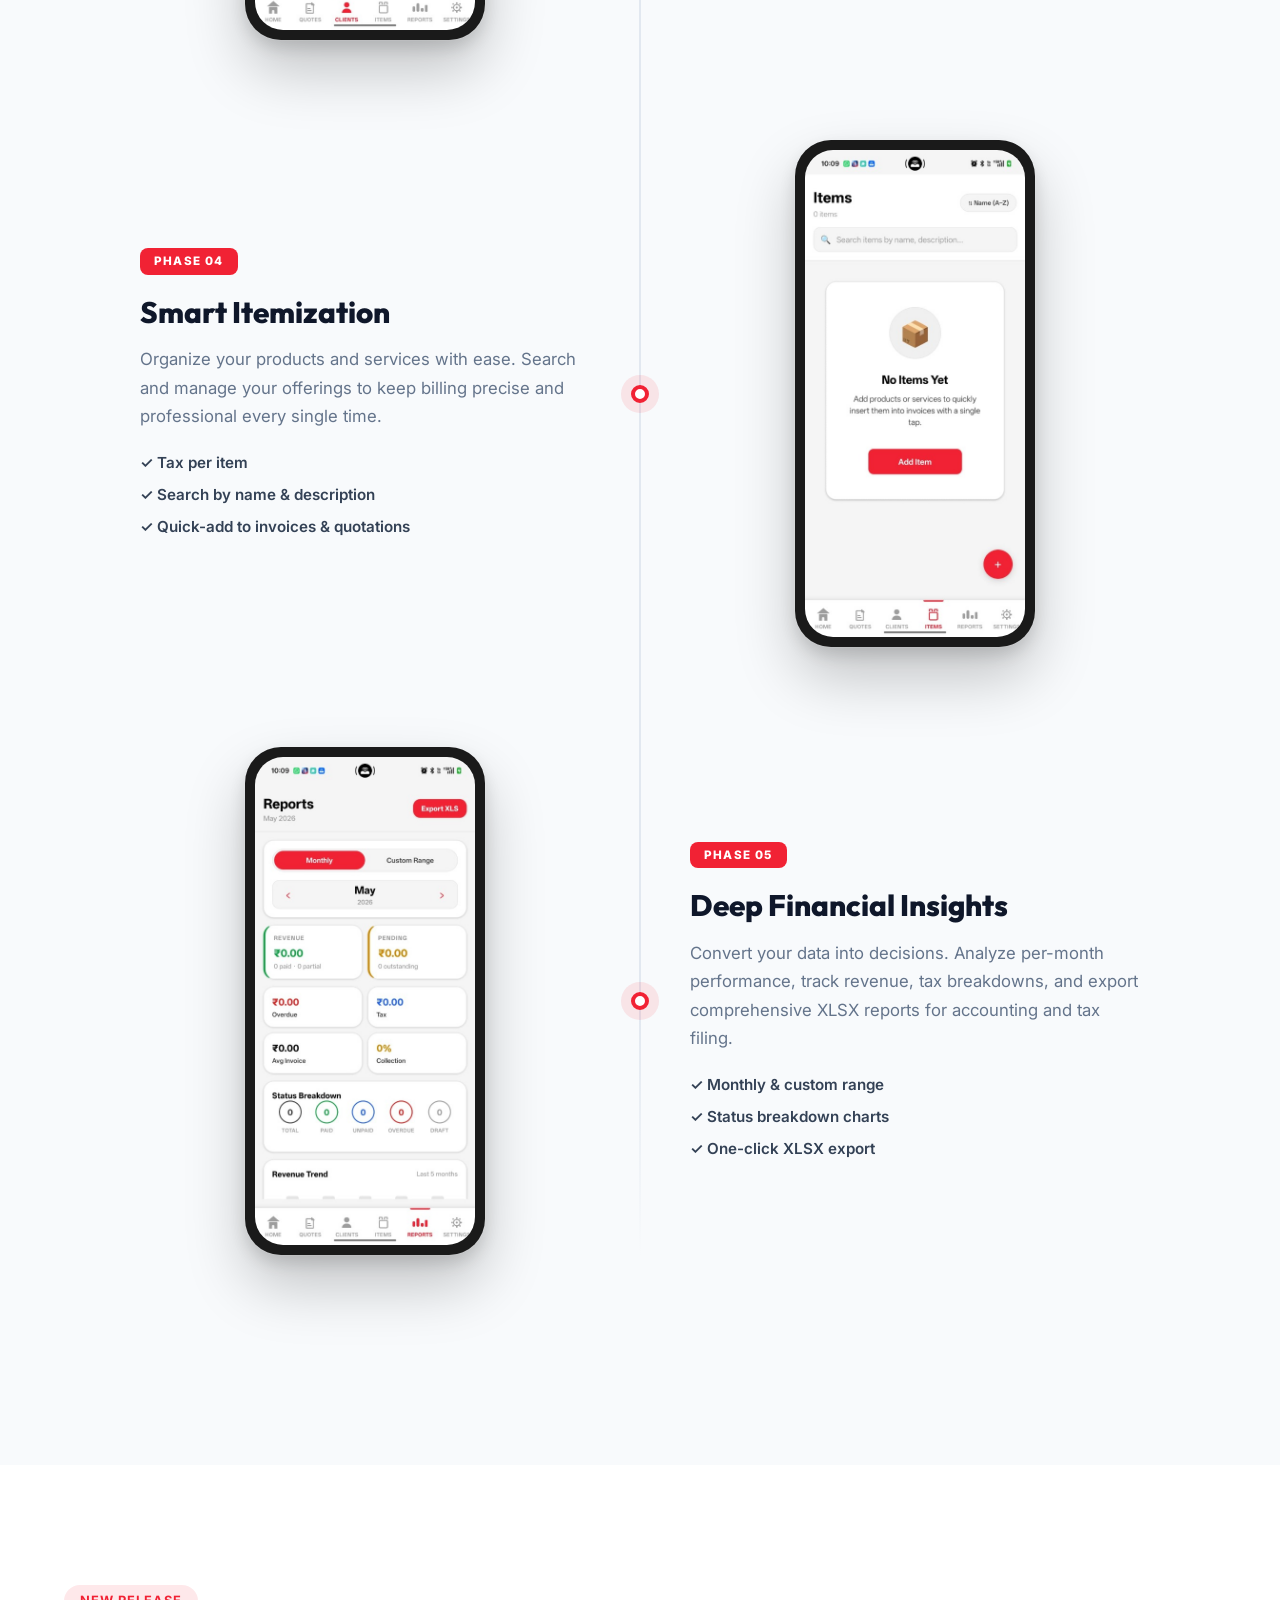
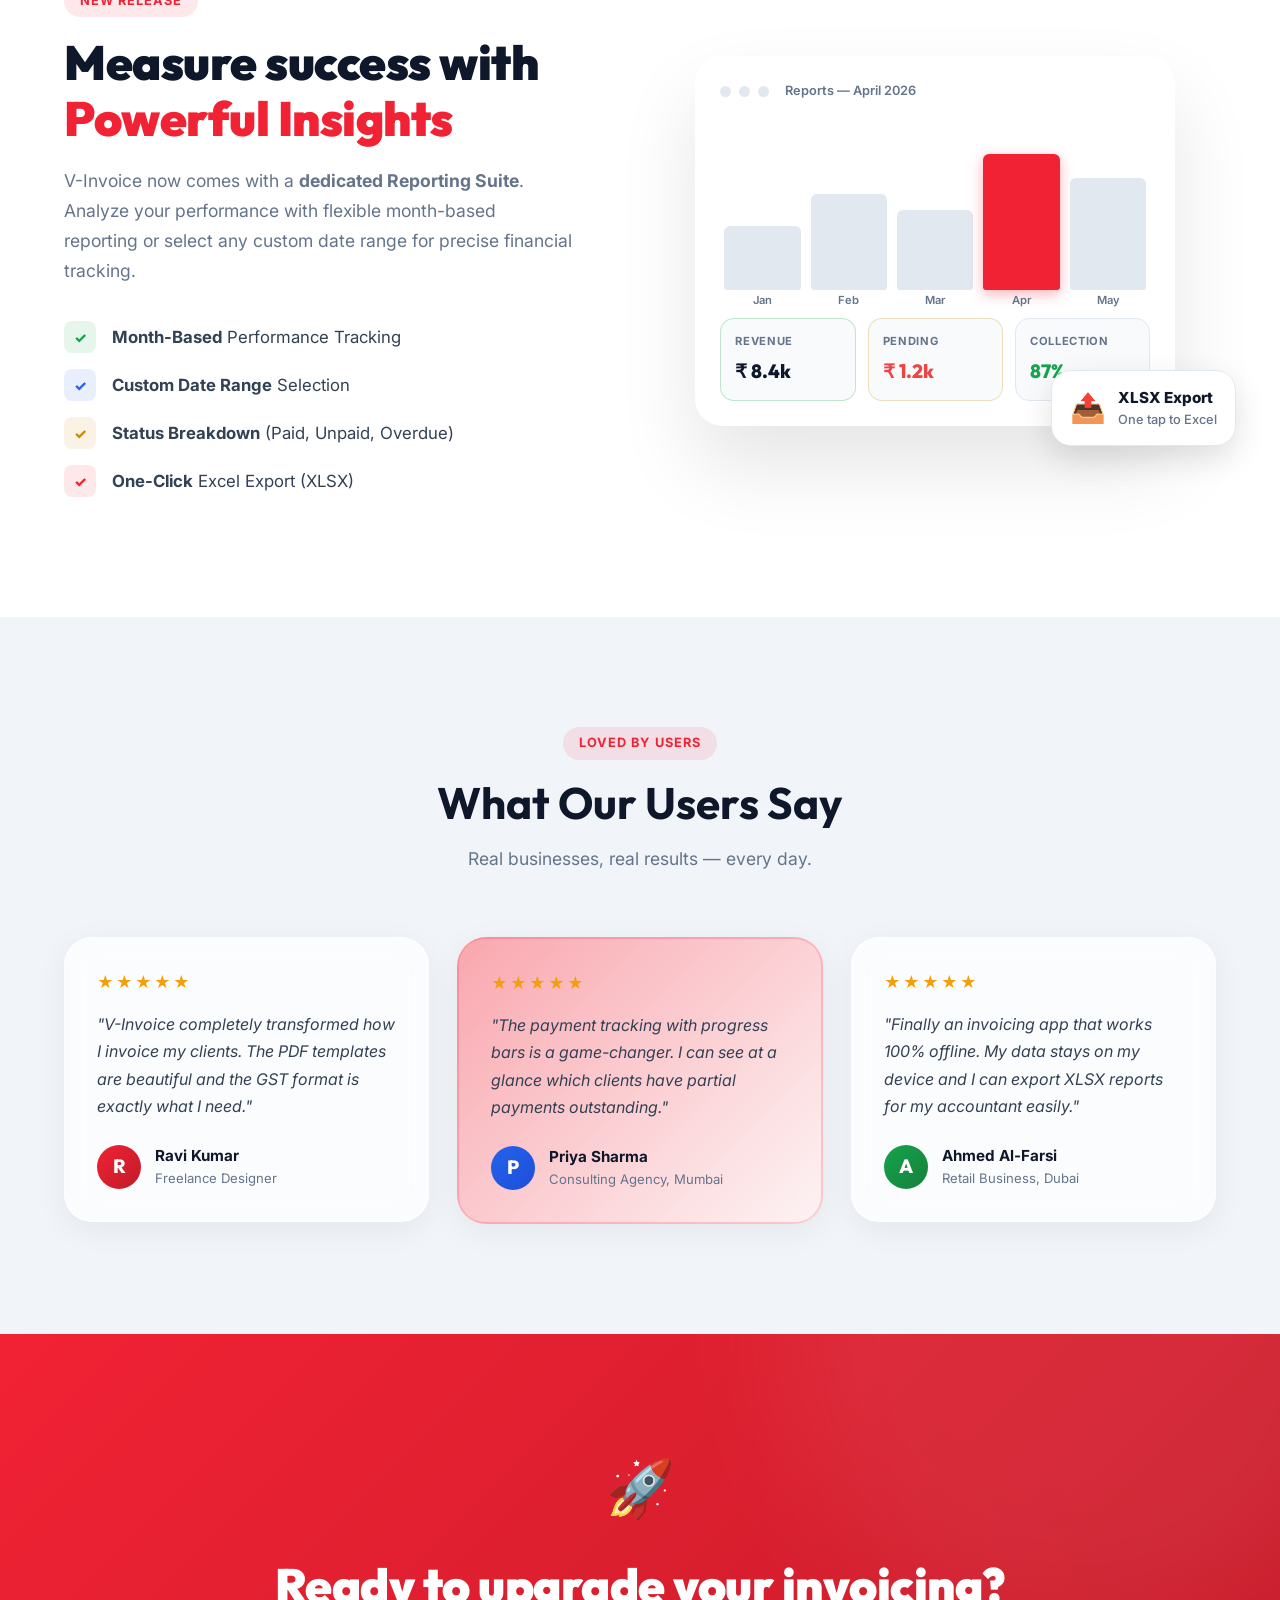
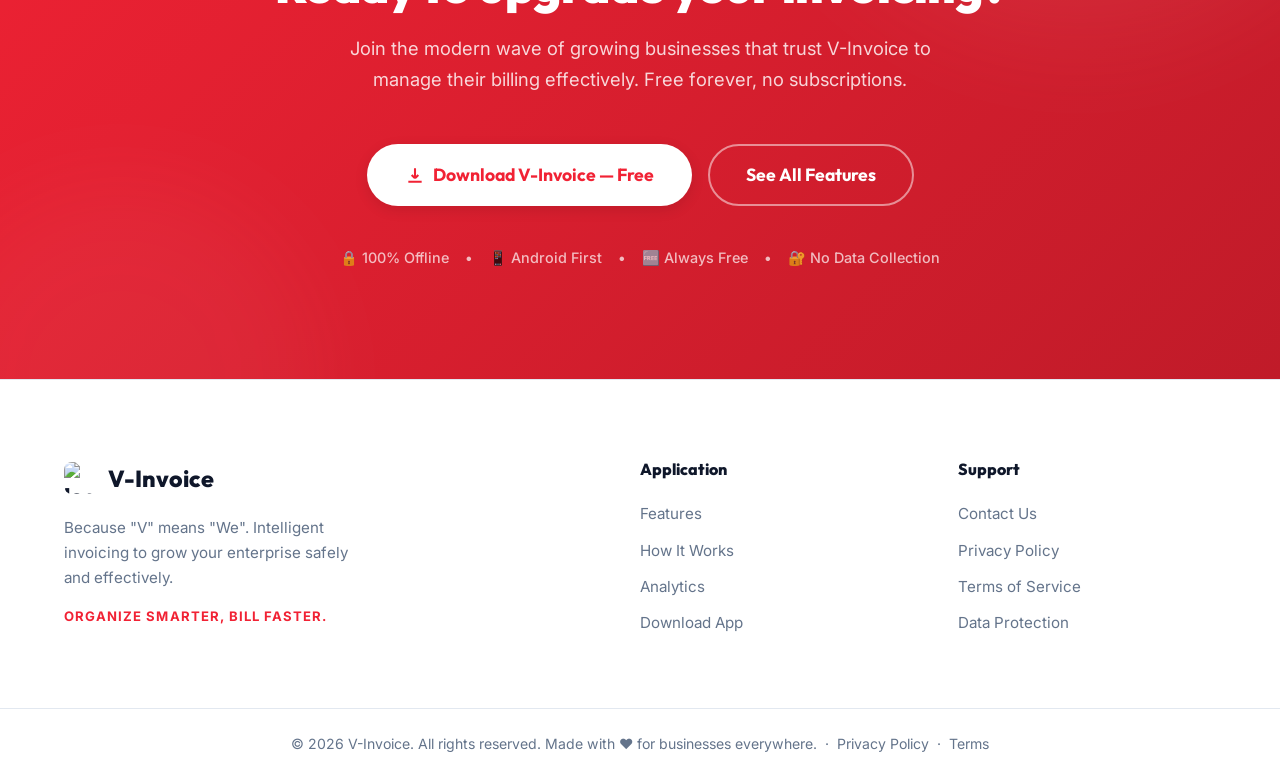
==== commit ef710beb: "The website files have been updated as per the policy updates." ====
--- a/index.html
+++ b/index.html
@@ -5,225 +5,305 @@
   <meta charset="UTF-8" />
   <meta name="viewport" content="width=device-width, initial-scale=1.0" />
   <meta name="description"
-    content="V-Invoice: Smart Billing, Because 'V' Means 'We'. Generating professional invoices, managing clients, and tracking payments has never been easier." />
+    content="V-Invoice: Smart Billing, Because 'V' Means 'We'. Create professional invoices & quotations, manage clients, track payments, and export PDF reports — 100% offline." />
+  <meta name="keywords" content="invoice app, billing software, GST invoice, PDF invoice, quotation app, client management, offline invoice" />
+  <meta property="og:title" content="V-Invoice | Billing Better, Together" />
+  <meta property="og:description" content="Professional invoicing, quotation management, client management, and financial analytics — all on your device. 100% offline & free." />
+  <meta property="og:image" content="assets/logo.png" />
+  <meta property="og:url" content="https://finefamilytech-development.github.io/v-invoice/" />
   <title>V-Invoice | Billing Better, Together</title>
   <link
-    href="https://fonts.googleapis.com/css2?family=Outfit:wght@300;400;500;700;800&family=Inter:wght@400;500;600&display=swap"
+    href="https://fonts.googleapis.com/css2?family=Outfit:wght@300;400;500;600;700;800;900&family=Inter:wght@400;500;600&display=swap"
     rel="stylesheet" />
   <link rel="icon" type="image/png" href="assets/logo.png" />
   <link rel="stylesheet" href="css/styles.css" />
 </head>
 
 <body>
-  <nav class="navbar">
+
+  <!-- ── Navbar ─────────────────────────────────────────────────────── -->
+  <nav class="navbar" id="navbar">
     <div class="container nav-content">
-      <div class="logo">
-        <img src="assets/logo.png" alt="logo" class="logo-img" />
+      <a href="#" class="logo">
+        <img src="assets/logo.png" alt="V-Invoice Logo" class="logo-img" />
         <span>V-Invoice</span>
-      </div>
-      <div class="nav-links">
+      </a>
+      <div class="nav-links" id="navLinks">
         <a href="#features">Features</a>
         <a href="#how-it-works">How It Works</a>
         <a href="#analytics">Analytics</a>
         <a href="privacy.html">Privacy</a>
-        <a href="#download" class="btn btn-primary">Download App</a>
-      </div>
+        <a href="#download" class="btn btn-primary nav-cta">Download App</a>
+      </div>
+      <button class="hamburger" id="hamburger" aria-label="Toggle menu" aria-expanded="false">
+        <span class="ham-line"></span>
+        <span class="ham-line"></span>
+        <span class="ham-line"></span>
+      </button>
+    </div>
+    <!-- Mobile Nav -->
+    <div class="mobile-nav" id="mobileNav">
+      <a href="#features" class="mobile-nav-link">Features</a>
+      <a href="#how-it-works" class="mobile-nav-link">How It Works</a>
+      <a href="#analytics" class="mobile-nav-link">Analytics</a>
+      <a href="privacy.html" class="mobile-nav-link">Privacy</a>
+      <a href="#download" class="btn btn-primary mobile-cta">Download App</a>
     </div>
   </nav>
 
+  <!-- ── Hero ──────────────────────────────────────────────────────── -->
   <header class="hero">
     <div class="hero-bg-shapes">
       <div class="shape shape-1"></div>
       <div class="shape shape-2"></div>
+      <div class="shape shape-3"></div>
     </div>
     <div class="container hero-content">
-      <img src="assets/logo.png" alt="V-Invoice Logo" class="hero-logo animate-fade-in-up" />
-      <h1 class="animate-fade-in-up delay-1">
-        Billing Better, Together. <br />Because
+      <div class="hero-badge animate-fade-in-up">
+        <span class="badge-dot"></span>
+        <span>Now with Quotations, Analytics &amp; XLSX Export</span>
+      </div>
+      <img src="assets/logo.png" alt="V-Invoice Logo" class="hero-logo animate-fade-in-up delay-1" />
+      <h1 class="animate-fade-in-up delay-2">
+        Billing Better, Together.<br />Because
         <span class="highlight">"V"</span> Means
         <span class="highlight">"We"</span>.
       </h1>
-      <p class="subtitle animate-fade-in-up delay-2">
-        A complete smart invoicing suite designed for modern businesses.
-        Effortlessly generate beautifully designed PDF invoices, create and
-        manage products, gain insights with advanced payment analytics,
-        and export detailed financial reports. Manage clients seamlessly,
-        track multi-part payments, and apply digital signatures—all from
-        your device.
+      <p class="subtitle animate-fade-in-up delay-3">
+        A complete smart invoicing suite for modern businesses. Generate beautiful PDF invoices,
+        manage clients and products, gain insights with advanced analytics, and export detailed
+        financial reports — all directly from your device.
       </p>
-      <div class="hero-cta animate-fade-in-up delay-3">
-        <a href="#features" class="btn btn-primary btn-large">Explore Features</a>
-        <a href="#how-it-works" class="btn btn-outline btn-large">How It Works</a>
+      <div class="hero-cta animate-fade-in-up delay-4">
+        <a href="#download" class="btn btn-primary btn-large btn-glow">
+          <svg width="20" height="20" viewBox="0 0 24 24" fill="none" stroke="currentColor" stroke-width="2.5"><path d="M12 16V4m0 12l-4-4m4 4l4-4M4 20h16"/></svg>
+          Download Free
+        </a>
+        <a href="#features" class="btn btn-outline btn-large">Explore Features</a>
+      </div>
+      <!-- Stats Strip -->
+      <div class="hero-stats animate-fade-in-up delay-5">
+        <div class="stat-item">
+          <span class="stat-num" data-target="6">0</span><span class="stat-suffix">+</span>
+          <span class="stat-label">PDF Templates</span>
+        </div>
+        <div class="stat-divider"></div>
+        <div class="stat-item">
+          <span class="stat-num" data-target="100">0</span><span class="stat-suffix">%</span>
+          <span class="stat-label">Offline & Private</span>
+        </div>
+        <div class="stat-divider"></div>
+        <div class="stat-item">
+          <span class="stat-num" data-target="50">0</span><span class="stat-suffix">+</span>
+          <span class="stat-label">Currencies</span>
+        </div>
+        <div class="stat-divider"></div>
+        <div class="stat-item">
+          <span class="stat-num" data-target="0">Free</span>
+          <span class="stat-label">Forever</span>
+        </div>
       </div>
     </div>
   </header>
 
+  <!-- ── Features ──────────────────────────────────────────────────── -->
   <section id="features" class="features-section">
     <div class="container">
-      <div class="section-header text-center">
+      <div class="section-header text-center reveal-element">
+        <span class="badge">What We Offer</span>
         <h2>Powerful Tools for Your Business</h2>
-        <p>
-          Everything you need to get paid faster and look more professional.
-        </p>
+        <p>Everything you need to get paid faster and look more professional.</p>
       </div>
 
       <div class="features-grid">
-        <!-- Feature 1 -->
-        <div class="feature-card glass">
-          <div class="feature-icon">📑</div>
+        <div class="feature-card glass reveal-element">
+          <div class="feature-icon-wrap" style="--icon-color: 8,145,178;">📋</div>
+          <h3>Quotation Management</h3>
+          <p>Send price estimates before work begins. Track status (Draft → Sent → Accepted) and convert accepted quotations to invoices in one tap.</p>
+          <div class="feature-tags">
+            <span class="tag">Estimates</span><span class="tag">Convert to Invoice</span>
+          </div>
+        </div>
+        <div class="feature-card glass reveal-element">
+          <div class="feature-icon-wrap" style="--icon-color: 241,34,52;">📑</div>
           <h3>6 Premium Templates</h3>
-          <p>
-            Choose from beautifully crafted PDF templates including Classic,
-            Modern, Minimal, Elegant, Tally, and GST formats to suit your
-            brand perfectly.
-          </p>
-        </div>
-        <!-- Feature 2 -->
-        <div class="feature-card glass">
-          <div class="feature-icon">✍️</div>
+          <p>Classic, Modern, Minimal, Elegant, Tally, and GST formats to suit your brand perfectly.</p>
+          <div class="feature-tags">
+            <span class="tag">Classic</span><span class="tag">GST</span><span class="tag">Tally</span>
+          </div>
+        </div>
+        <div class="feature-card glass reveal-element">
+          <div class="feature-icon-wrap" style="--icon-color: 37,99,235;">✍️</div>
           <h3>Digital Signatures</h3>
-          <p>
-            Easily upload your authorized signature. V-Invoice automatically
-            appends your digital signature to generated invoices before
-            sending.
-          </p>
-        </div>
-        <!-- Feature 3 -->
-        <div class="feature-card glass">
-          <div class="feature-icon">🔔</div>
+          <p>Upload your authorized signature once. V-Invoice automatically appends it to every generated invoice.</p>
+          <div class="feature-tags">
+            <span class="tag">Auto-embed</span><span class="tag">Secure</span>
+          </div>
+        </div>
+        <div class="feature-card glass reveal-element">
+          <div class="feature-icon-wrap" style="--icon-color: 16,163,74;">🔔</div>
           <h3>Smart Reminders</h3>
-          <p>
-            Configure default payment reminder messages using dynamic tags.
-            Send gentle follow-ups for overdue payments with a single tap.
-          </p>
-        </div>
-        <!-- Feature 4 -->
-        <div class="feature-card glass">
-          <div class="feature-icon">📊</div>
+          <p>Configure default payment reminders using dynamic tags. Send gentle follow-ups for overdue invoices in one tap.</p>
+          <div class="feature-tags">
+            <span class="tag">Dynamic Tags</span><span class="tag">One Tap</span>
+          </div>
+        </div>
+        <div class="feature-card glass reveal-element">
+          <div class="feature-icon-wrap" style="--icon-color: 202,138,4;">📊</div>
           <h3>Payment Tracking</h3>
-          <p>
-            Keep track of split payments and partial installments easily. View
-            interactive visual progress bars showing what has been paid versus
-            what is pending.
-          </p>
-        </div>
-        <!-- Feature 5 -->
-        <div class="feature-card glass">
-          <div class="feature-icon">📈</div>
+          <p>Track split payments and partial installments. Visual progress bars show paid vs. pending at a glance.</p>
+          <div class="feature-tags">
+            <span class="tag">Split Payments</span><span class="tag">Visual</span>
+          </div>
+        </div>
+        <div class="feature-card glass reveal-element">
+          <div class="feature-icon-wrap" style="--icon-color: 124,58,237;">📈</div>
           <h3>Advanced Reporting</h3>
-          <p>
-            Gain deep insights with visual revenue trends, status breakdowns,
-            and average invoice values. Monitor your business growth through
-            interactive charts and real-time analytics.
-          </p>
-        </div>
-        <!-- Feature 6 -->
-        <div class="feature-card glass">
-          <div class="feature-icon">📊</div>
+          <p>Revenue trends, status breakdowns, and average invoice values. Real-time analytics to monitor business growth.</p>
+          <div class="feature-tags">
+            <span class="tag">Charts</span><span class="tag">Trends</span>
+          </div>
+        </div>
+        <div class="feature-card glass reveal-element">
+          <div class="feature-icon-wrap" style="--icon-color: 22,163,74;">📊</div>
           <h3>XLSX Export</h3>
-          <p>
-            Export all your invoice data directly to Microsoft Excel. Perfect for
-            accounting, auditing, or further analysis. Get a full financial
-            summary in a single tap.
-          </p>
-        </div>
-        <!-- Feature 7 -->
-        <div class="feature-card glass">
-          <div class="feature-icon">🔒</div>
-          <h3>100% Private & Local</h3>
-          <p>
-            Your financial data never leaves your device. V-Invoice operates
-            completely offline with local storage and secure JSON backup/restore
-            functionalities.
-          </p>
-        </div>
-        <!-- Feature 8 -->
-        <div class="feature-card glass">
-          <div class="feature-icon">💱</div>
-          <h3>Global Currencies & Taxes</h3>
-          <p>
-            Extensive support for all major global currencies and flexible
-            tax structures (GST/VAT), covering both inclusive and exclusive
-            billing models.
-          </p>
+          <p>Export all invoice data to Microsoft Excel with a full financial summary row in a single tap.</p>
+          <div class="feature-tags">
+            <span class="tag">Excel</span><span class="tag">Accounting</span>
+          </div>
+        </div>
+        <div class="feature-card glass reveal-element">
+          <div class="feature-icon-wrap" style="--icon-color: 14,165,233;">🔒</div>
+          <h3>100% Private &amp; Local</h3>
+          <p>Your financial data never leaves your device. Completely offline with secure JSON backup/restore.</p>
+          <div class="feature-tags">
+            <span class="tag">Offline</span><span class="tag">JSON Backup</span>
+          </div>
+        </div>
+        <div class="feature-card glass reveal-element">
+          <div class="feature-icon-wrap" style="--icon-color: 241,34,52;">💱</div>
+          <h3>Global Currencies &amp; Taxes</h3>
+          <p>Support for 50+ global currencies and flexible tax structures (GST/VAT) for both inclusive and exclusive billing.</p>
+          <div class="feature-tags">
+            <span class="tag">GST/VAT</span><span class="tag">50+ Currencies</span>
+          </div>
         </div>
       </div>
     </div>
   </section>
 
+  <!-- ── How It Works ───────────────────────────────────────────────── -->
   <section id="how-it-works" class="how-it-works-section">
     <div class="container">
-      <div class="section-header text-center">
+      <div class="section-header text-center reveal-element">
         <span class="badge">Simple Workflow</span>
         <h2>How V-Invoice Works</h2>
-        <p>
-          Four simple steps to transform your billing process from tedious to effortless.
-        </p>
+        <p>Five simple steps to transform your billing from tedious to effortless.</p>
       </div>
 
       <div class="roadmap-container">
-        <!-- Roadmap Step 1 -->
+        <!-- Step 1 -->
         <div class="roadmap-step reveal-element">
           <div class="roadmap-image">
-            <div class="mockup-screen-roadmap glass-dark">
-              <img src="assets/step-dashboard.jpg" alt="V-Invoice Dashboard" />
+            <div class="phone-frame">
+              <img src="assets/step-dashboard.jpg" alt="V-Invoice Dashboard" loading="lazy" />
             </div>
           </div>
           <div class="roadmap-content">
             <div class="step-badge">Phase 01</div>
             <h3>Intelligent Dashboard</h3>
             <p>Your business pulse at a glance. Track revenue trends, monitor pending payments, and access quick actions from a unified, beautiful dashboard that grows with your enterprise.</p>
-          </div>
-        </div>
-
-        <!-- Roadmap Step 2 -->
+            <ul class="step-features">
+              <li>✓ Real-time revenue &amp; outstanding stats</li>
+              <li>✓ Overdue alerts</li>
+              <li>✓ Quick invoice creation</li>
+            </ul>
+          </div>
+        </div>
+
+        <!-- Step 2 -->
         <div class="roadmap-step reverse reveal-element">
           <div class="roadmap-image">
-            <div class="mockup-screen-roadmap glass-dark">
-              <img src="assets/step-clients.jpg" alt="Client Management" />
+            <div class="phone-frame">
+              <img src="assets/step-quotations.jpg" alt="Quotation Management" loading="lazy" />
             </div>
           </div>
           <div class="roadmap-content">
             <div class="step-badge">Phase 02</div>
-            <h3>Unified CRM & Inventory</h3>
-            <p>Seamlessly manage your global client base and product inventory. Save frequently used details to generate professional invoices in a single tap without manual data entry.</p>
-          </div>
-        </div>
-
-        <!-- Roadmap Step 3 -->
+            <h3>Quotation Management</h3>
+            <p>Send price estimates before work begins. Track status (Draft → Sent → Accepted) and convert accepted quotations directly into invoices in one tap — zero re-entry.</p>
+            <ul class="step-features">
+              <li>✓ Draft, Sent, Accepted, Rejected status</li>
+              <li>✓ Convert to invoice in 1 tap</li>
+              <li>✓ Share as PDF</li>
+            </ul>
+          </div>
+        </div>
+
+        <!-- Step 3 -->
         <div class="roadmap-step reveal-element">
           <div class="roadmap-image">
-            <div class="mockup-screen-roadmap glass-dark">
-              <img src="assets/step-items.jpg" alt="Item Management" />
+            <div class="phone-frame">
+              <img src="assets/step-clients.jpg" alt="Client Management" loading="lazy" />
             </div>
           </div>
           <div class="roadmap-content">
             <div class="step-badge">Phase 03</div>
-            <h3>Smart Itemization</h3>
-            <p>Organize your products and services with ease. Categorize, search, and manage your offerings to keep your billing precise and professional every single time.</p>
-          </div>
-        </div>
-
-        <!-- Roadmap Step 4 -->
+            <h3>Client Management</h3>
+            <p>Seamlessly manage your global client base. Save client details to generate professional invoices and quotations in a single tap without manual data entry.</p>
+            <ul class="step-features">
+              <li>✓ Client address book</li>
+              <li>✓ Search by name, email, phone</li>
+              <li>✓ Client logos &amp; profiles</li>
+            </ul>
+          </div>
+        </div>
+
+        <!-- Step 4 -->
         <div class="roadmap-step reverse reveal-element">
           <div class="roadmap-image">
-            <div class="mockup-screen-roadmap glass-dark">
-              <img src="assets/step-reports.jpg" alt="Revenue Analytics" />
+            <div class="phone-frame">
+              <img src="assets/step-items.jpg" alt="Item Management" loading="lazy" />
             </div>
           </div>
           <div class="roadmap-content">
             <div class="step-badge">Phase 04</div>
+            <h3>Smart Itemization</h3>
+            <p>Organize your products and services with ease. Search and manage your offerings to keep billing precise and professional every single time.</p>
+            <ul class="step-features">
+              <li>✓ Tax per item</li>
+              <li>✓ Search by name &amp; description</li>
+              <li>✓ Quick-add to invoices &amp; quotations</li>
+            </ul>
+          </div>
+        </div>
+
+        <!-- Step 5 -->
+        <div class="roadmap-step reveal-element">
+          <div class="roadmap-image">
+            <div class="phone-frame">
+              <img src="assets/step-reports.jpg" alt="Revenue Analytics" loading="lazy" />
+            </div>
+          </div>
+          <div class="roadmap-content">
+            <div class="step-badge">Phase 05</div>
             <h3>Deep Financial Insights</h3>
-            <p>Convert your data into decisions. Analyze per-month performance, track tax breakdowns, and export comprehensive XLSX reports for accounting and tax filing with ease.</p>
+            <p>Convert your data into decisions. Analyze per-month performance, track revenue, tax breakdowns, and export comprehensive XLSX reports for accounting and tax filing.</p>
+            <ul class="step-features">
+              <li>✓ Monthly &amp; custom range</li>
+              <li>✓ Status breakdown charts</li>
+              <li>✓ One-click XLSX export</li>
+            </ul>
           </div>
         </div>
       </div>
     </div>
   </section>
 
+  <!-- ── Analytics ─────────────────────────────────────────────────── -->
   <section id="analytics" class="analytics-section">
-    <div class="container animate-fade-in-up">
-      <div class="analytics-row">
+    <div class="container">
+      <div class="analytics-row reveal-element">
         <div class="analytics-text">
           <span class="badge">New Release</span>
           <h2>Measure success with <br /><span class="highlight">Powerful Insights</span></h2>
@@ -233,91 +313,179 @@
             or select any custom date range for precise financial tracking.
           </p>
           <ul class="feature-list">
-            <li>✨ <strong>Month-Based</strong> Performance Tracking</li>
-            <li>✨ <strong>Custom Date Range</strong> Selection</li>
-            <li>✨ <strong>Status Breakdown</strong> (Paid, Unpaid, Overdue)</li>
-            <li>✨ <strong>One-Click</strong> Excel Export (XLSX)</li>
+            <li>
+              <span class="feature-list-icon" style="background:rgba(22,163,74,0.1);color:#16a34a;">✓</span>
+              <span><strong>Month-Based</strong> Performance Tracking</span>
+            </li>
+            <li>
+              <span class="feature-list-icon" style="background:rgba(37,99,235,0.1);color:#2563eb;">✓</span>
+              <span><strong>Custom Date Range</strong> Selection</span>
+            </li>
+            <li>
+              <span class="feature-list-icon" style="background:rgba(202,138,4,0.1);color:#ca8a04;">✓</span>
+              <span><strong>Status Breakdown</strong> (Paid, Unpaid, Overdue)</span>
+            </li>
+            <li>
+              <span class="feature-list-icon" style="background:rgba(241,34,52,0.1);color:#f12234;">✓</span>
+              <span><strong>One-Click</strong> Excel Export (XLSX)</span>
+            </li>
           </ul>
         </div>
         <div class="analytics-visual">
           <div class="mockup-screen glass">
             <div class="mockup-header">
               <span class="dot"></span><span class="dot"></span><span class="dot"></span>
+              <span class="mockup-title">Reports — April 2026</span>
             </div>
             <div class="mockup-content">
-              <!-- Visual representation of some chart bars -->
               <div class="chart-bars">
-                <div class="bar" style="height: 40%"></div>
-                <div class="bar" style="height: 60%"></div>
-                <div class="bar" style="height: 50%"></div>
-                <div class="bar highlight-bar" style="height: 85%"></div>
-                <div class="bar" style="height: 70%"></div>
+                <div class="bar" style="height: 40%" data-label="Jan"></div>
+                <div class="bar" style="height: 60%" data-label="Feb"></div>
+                <div class="bar" style="height: 50%" data-label="Mar"></div>
+                <div class="bar highlight-bar" style="height: 85%" data-label="Apr"></div>
+                <div class="bar" style="height: 70%" data-label="May"></div>
               </div>
               <div class="stat-card-row">
-                <div class="stat-card-mini">
+                <div class="stat-card-mini success-card">
                   <span class="label">Revenue</span>
                   <span class="value">₹ 8.4k</span>
                 </div>
-                <div class="stat-card-mini">
+                <div class="stat-card-mini pending-card">
                   <span class="label">Pending</span>
                   <span class="value danger">₹ 1.2k</span>
                 </div>
+                <div class="stat-card-mini">
+                  <span class="label">Collection</span>
+                  <span class="value success-text">87%</span>
+                </div>
               </div>
             </div>
           </div>
+          <!-- Floating badge -->
+          <div class="floating-badge">
+            <span class="badge-icon">📤</span>
+            <div>
+              <div class="badge-title">XLSX Export</div>
+              <div class="badge-sub">One tap to Excel</div>
+            </div>
+          </div>
         </div>
       </div>
     </div>
   </section>
 
+  <!-- ── Testimonials ───────────────────────────────────────────────── -->
+  <section class="testimonials-section">
+    <div class="container">
+      <div class="section-header text-center reveal-element">
+        <span class="badge">Loved By Users</span>
+        <h2>What Our Users Say</h2>
+        <p>Real businesses, real results — every day.</p>
+      </div>
+      <div class="testimonials-grid reveal-element">
+        <div class="testimonial-card glass">
+          <div class="testimonial-stars">★★★★★</div>
+          <p class="testimonial-text">"V-Invoice completely transformed how I invoice my clients. The PDF templates are beautiful and the GST format is exactly what I need."</p>
+          <div class="testimonial-author">
+            <div class="author-avatar" style="background: linear-gradient(135deg, #f12234, #c01b29);">R</div>
+            <div>
+              <div class="author-name">Ravi Kumar</div>
+              <div class="author-role">Freelance Designer</div>
+            </div>
+          </div>
+        </div>
+        <div class="testimonial-card glass featured-testimonial">
+          <div class="testimonial-stars">★★★★★</div>
+          <p class="testimonial-text">"The payment tracking with progress bars is a game-changer. I can see at a glance which clients have partial payments outstanding."</p>
+          <div class="testimonial-author">
+            <div class="author-avatar" style="background: linear-gradient(135deg, #2563eb, #1d4ed8);">P</div>
+            <div>
+              <div class="author-name">Priya Sharma</div>
+              <div class="author-role">Consulting Agency, Mumbai</div>
+            </div>
+          </div>
+        </div>
+        <div class="testimonial-card glass">
+          <div class="testimonial-stars">★★★★★</div>
+          <p class="testimonial-text">"Finally an invoicing app that works 100% offline. My data stays on my device and I can export XLSX reports for my accountant easily."</p>
+          <div class="testimonial-author">
+            <div class="author-avatar" style="background: linear-gradient(135deg, #16a34a, #15803d);">A</div>
+            <div>
+              <div class="author-name">Ahmed Al-Farsi</div>
+              <div class="author-role">Retail Business, Dubai</div>
+            </div>
+          </div>
+        </div>
+      </div>
+    </div>
+  </section>
+
+  <!-- ── Download CTA ───────────────────────────────────────────────── -->
   <section id="download" class="banner-section">
-    <div class="container text-center">
-      <h2 style="color: white; margin-bottom: 20px; font-size: 2.5rem">
-        Ready to upgrade your invoicing experience?
-      </h2>
-      <p style="
-            color: rgba(255, 255, 255, 0.8);
-            margin-bottom: 40px;
-            font-size: 1.1rem;
-            max-width: 600px;
-            margin-left: auto;
-            margin-right: auto;
-          ">
+    <div class="banner-shapes">
+      <div class="b-shape b-shape-1"></div>
+      <div class="b-shape b-shape-2"></div>
+    </div>
+    <div class="container text-center banner-content">
+      <div class="banner-icon">🚀</div>
+      <h2>Ready to upgrade your invoicing?</h2>
+      <p>
         Join the modern wave of growing businesses that trust V-Invoice to
-        manage their billing effectively.
+        manage their billing effectively. Free forever, no subscriptions.
       </p>
-      <a href="#download" class="btn btn-white btn-large">Download V-Invoice Now</a>
+      <div class="banner-cta">
+        <a href="#download" class="btn btn-white btn-large">
+          <svg width="20" height="20" viewBox="0 0 24 24" fill="none" stroke="currentColor" stroke-width="2.5"><path d="M12 16V4m0 12l-4-4m4 4l4-4M4 20h16"/></svg>
+          Download V-Invoice — Free
+        </a>
+        <a href="#features" class="btn btn-outline-white btn-large">See All Features</a>
+      </div>
+      <div class="banner-trust">
+        <span>🔒 100% Offline</span>
+        <span>•</span>
+        <span>📱 Android First</span>
+        <span>•</span>
+        <span>🆓 Always Free</span>
+        <span>•</span>
+        <span>🔐 No Data Collection</span>
+      </div>
     </div>
   </section>
 
+  <!-- ── Footer ─────────────────────────────────────────────────────── -->
   <footer>
     <div class="container footer-content">
-      <div class="footer-col">
+      <div class="footer-col footer-brand">
         <div class="logo">
           <img src="assets/logo.png" alt="logo" class="logo-img small" />
           <span>V-Invoice</span>
         </div>
         <p>
-          Because "V" means "We". Intelligent charging and invoicing to grow
+          Because "V" means "We". Intelligent invoicing to grow
           your enterprise safely and effectively.
         </p>
+        <div class="footer-tagline">Organize Smarter, Bill Faster.</div>
       </div>
       <div class="footer-col">
         <h4>Application</h4>
         <a href="#features">Features</a>
         <a href="#how-it-works">How It Works</a>
-        <a href="contact.html">Support / Contact</a>
+        <a href="#analytics">Analytics</a>
         <a href="#download">Download App</a>
       </div>
       <div class="footer-col">
-        <h4>Legal</h4>
+        <h4>Support</h4>
+        <a href="contact.html">Contact Us</a>
         <a href="privacy.html">Privacy Policy</a>
         <a href="terms.html">Terms of Service</a>
         <a href="privacy.html">Data Protection</a>
       </div>
     </div>
     <div class="footer-bottom">
-      <p>&copy; 2026 V-Invoice. All rights reserved.</p>
+      <p>&copy; 2026 V-Invoice. All rights reserved. Made with ❤️ for businesses everywhere. &nbsp;·&nbsp;
+        <a href="privacy.html" style="color:#64748b;">Privacy Policy</a> &nbsp;·&nbsp;
+        <a href="terms.html" style="color:#64748b;">Terms</a>
+      </p>
     </div>
   </footer>
 
--- a/css/styles.css
+++ b/css/styles.css
@@ -1,16 +1,28 @@
+/* ─────────────────────────────────────────────────────────────────────────────
+   V-Invoice Website — Premium Design System
+   ───────────────────────────────────────────────────────────────────────────── */
+
 :root {
-  /* Brand Colors */
+  /* Brand */
   --primary: #f12234;
   --primary-light: #f55060;
   --primary-dark: #c01b29;
   --primary-rgb: 241, 34, 52;
 
-  /* Neutral Colors */
+  /* Neutrals */
   --bg-color: #f8fafc;
   --surface: #ffffff;
+  --surface-2: #f1f5f9;
   --text-main: #0f172a;
+  --text-secondary: #334155;
   --text-muted: #64748b;
   --border: #e2e8f0;
+  --border-strong: #cbd5e1;
+
+  /* Status */
+  --success: #16a34a;
+  --warning: #ca8a04;
+  --info: #2563eb;
 
   /* Fonts */
   --font-heading: 'Outfit', sans-serif;
@@ -18,17 +30,21 @@
 
   /* Layout */
   --max-width: 1200px;
-}
-
-* {
-  margin: 0;
-  padding: 0;
-  box-sizing: border-box;
-}
-
-html {
-  scroll-behavior: smooth;
-}
+  --radius-sm: 8px;
+  --radius-md: 14px;
+  --radius-lg: 20px;
+  --radius-xl: 28px;
+  --radius-full: 9999px;
+
+  /* Transitions */
+  --ease-out: cubic-bezier(0.16, 1, 0.3, 1);
+  --ease-spring: cubic-bezier(0.34, 1.56, 0.64, 1);
+}
+
+/* ── Reset & Base ──────────────────────────────────────────────────────────── */
+*, *::before, *::after { margin: 0; padding: 0; box-sizing: border-box; }
+
+html { scroll-behavior: smooth; font-size: 16px; }
 
 body {
   font-family: var(--font-body);
@@ -36,6 +52,7 @@
   color: var(--text-main);
   line-height: 1.6;
   overflow-x: hidden;
+  -webkit-font-smoothing: antialiased;
 }
 
 .container {
@@ -44,97 +61,150 @@
   padding: 0 24px;
 }
 
-/* Typography */
-h1,
-h2,
-h3,
-h4 {
+h1, h2, h3, h4 {
   font-family: var(--font-heading);
   color: var(--text-main);
-}
-
-.text-center {
-  text-align: center;
-}
-
-/* Buttons */
+  line-height: 1.15;
+}
+
+a { text-decoration: none; }
+img { display: block; max-width: 100%; }
+.text-center { text-align: center; }
+
+/* ── Buttons ───────────────────────────────────────────────────────────────── */
 .btn {
   display: inline-flex;
   align-items: center;
   justify-content: center;
-  padding: 10px 24px;
-  border-radius: 9999px;
-  font-weight: 600;
+  gap: 8px;
+  padding: 11px 26px;
+  border-radius: var(--radius-full);
+  font-weight: 700;
   font-family: var(--font-heading);
-  text-decoration: none;
-  transition: all 0.3s cubic-bezier(0.4, 0, 0.2, 1);
+  font-size: 1rem;
   cursor: pointer;
-}
+  border: 2px solid transparent;
+  transition: all 0.3s var(--ease-out);
+  position: relative;
+  overflow: hidden;
+  white-space: nowrap;
+}
+
+.btn::after {
+  content: '';
+  position: absolute;
+  inset: 0;
+  background: rgba(255,255,255,0);
+  transition: background 0.3s ease;
+}
+.btn:hover::after { background: rgba(255,255,255,0.07); }
 
 .btn-primary {
-  background-color: var(--primary);
+  background: var(--primary);
   color: white;
-  box-shadow: 0 4px 14px rgba(var(--primary-rgb), 0.3);
-}
-
+  box-shadow: 0 4px 14px rgba(var(--primary-rgb), 0.32);
+}
 .btn-primary:hover {
-  background-color: var(--primary-dark);
+  background: var(--primary-dark);
   transform: translateY(-2px);
-  box-shadow: 0 6px 20px rgba(var(--primary-rgb), 0.4);
+  box-shadow: 0 8px 24px rgba(var(--primary-rgb), 0.4);
+}
+
+.btn-glow {
+  box-shadow: 0 0 0 0 rgba(var(--primary-rgb), 0.4);
+  animation: glow-pulse 2.5s infinite;
+}
+
+@keyframes glow-pulse {
+  0%, 100% { box-shadow: 0 4px 14px rgba(var(--primary-rgb), 0.32), 0 0 0 0 rgba(var(--primary-rgb), 0.3); }
+  50%       { box-shadow: 0 4px 14px rgba(var(--primary-rgb), 0.32), 0 0 0 10px rgba(var(--primary-rgb), 0); }
 }
 
 .btn-outline {
-  background-color: transparent;
+  background: transparent;
   color: var(--text-main);
-  border: 2px solid var(--border);
-}
-
+  border-color: var(--border-strong);
+}
 .btn-outline:hover {
   border-color: var(--primary);
   color: var(--primary);
+  transform: translateY(-2px);
 }
 
 .btn-white {
-  background-color: white;
+  background: white;
   color: var(--primary);
-}
-
+  box-shadow: 0 4px 14px rgba(0,0,0,0.1);
+}
 .btn-white:hover {
   transform: translateY(-2px);
-  box-shadow: 0 10px 25px rgba(0, 0, 0, 0.1);
-}
-
-.btn-large {
-  padding: 14px 32px;
-  font-size: 1.1rem;
-}
-
-/* Glassmorphism */
+  box-shadow: 0 10px 28px rgba(0,0,0,0.15);
+}
+
+.btn-outline-white {
+  background: transparent;
+  color: white;
+  border-color: rgba(255,255,255,0.5);
+}
+.btn-outline-white:hover {
+  background: rgba(255,255,255,0.15);
+  border-color: white;
+  transform: translateY(-2px);
+}
+
+.btn-large { padding: 15px 36px; font-size: 1.1rem; }
+
+/* ── Glassmorphism ─────────────────────────────────────────────────────────── */
 .glass {
-  background: rgba(255, 255, 255, 0.7);
+  background: rgba(255,255,255,0.72);
+  backdrop-filter: blur(14px);
+  -webkit-backdrop-filter: blur(14px);
+  border: 1px solid rgba(255,255,255,0.55);
+  box-shadow: 0 8px 32px rgba(0,0,0,0.06);
+}
+
+.glass-dark {
+  background: rgba(15,23,42,0.06);
   backdrop-filter: blur(12px);
-  -webkit-backdrop-filter: blur(12px);
-  border: 1px solid rgba(255, 255, 255, 0.5);
-  box-shadow: 0 8px 32px rgba(0, 0, 0, 0.05);
-}
-
-/* Navbar */
+  border: 1px solid rgba(255,255,255,0.25);
+}
+
+/* ── Badge ─────────────────────────────────────────────────────────────────── */
+.badge {
+  display: inline-block;
+  padding: 6px 16px;
+  background: rgba(var(--primary-rgb), 0.1);
+  color: var(--primary);
+  border-radius: var(--radius-full);
+  font-weight: 700;
+  font-size: 0.8rem;
+  text-transform: uppercase;
+  letter-spacing: 0.08em;
+  margin-bottom: 18px;
+}
+
+/* ── Section Header ────────────────────────────────────────────────────────── */
+.section-header { margin-bottom: 64px; }
+.section-header h2 { font-size: clamp(2rem, 4vw, 2.75rem); margin-bottom: 16px; }
+.section-header p { font-size: 1.1rem; color: var(--text-muted); max-width: 560px; margin: 0 auto; }
+
+/* ── Navbar ────────────────────────────────────────────────────────────────── */
 .navbar {
   position: fixed;
-  top: 0;
-  left: 0;
-  right: 0;
+  top: 0; left: 0; right: 0;
   height: 80px;
-  background: rgba(255, 255, 255, 0.9);
-  backdrop-filter: blur(12px);
+  background: rgba(255,255,255,0.88);
+  backdrop-filter: blur(16px);
+  -webkit-backdrop-filter: blur(16px);
   border-bottom: 1px solid var(--border);
   z-index: 1000;
   transition: all 0.3s ease;
 }
 
 .navbar.scrolled {
-  height: 70px;
-  box-shadow: 0 4px 20px rgba(0, 0, 0, 0.05);
+  height: 68px;
+  box-shadow: 0 4px 24px rgba(0,0,0,0.06);
+  background: rgba(255,255,255,0.96);
 }
 
 .nav-content {
@@ -150,65 +220,113 @@
   gap: 12px;
   font-family: var(--font-heading);
   font-weight: 800;
-  font-size: 1.5rem;
+  font-size: 1.45rem;
   color: var(--text-main);
-}
-
-.logo-icon {
+  text-decoration: none;
+}
+
+.logo-img { width: 40px; height: 40px; border-radius: 10px; object-fit: cover; }
+.logo-img.small { width: 32px; height: 32px; border-radius: 8px; }
+
+.nav-links {
+  display: flex;
+  align-items: center;
+  gap: 36px;
+}
+
+.nav-links a:not(.btn) {
+  color: var(--text-muted);
+  font-weight: 500;
+  font-size: 0.95rem;
+  transition: color 0.25s ease;
+  position: relative;
+}
+.nav-links a:not(.btn)::after {
+  content: '';
+  position: absolute;
+  bottom: -4px; left: 0;
+  width: 0; height: 2px;
+  background: var(--primary);
+  border-radius: 2px;
+  transition: width 0.3s var(--ease-out);
+}
+.nav-links a:not(.btn):hover { color: var(--primary); }
+.nav-links a:not(.btn):hover::after { width: 100%; }
+
+.nav-cta { padding: 9px 22px; font-size: 0.9rem; }
+
+/* Hamburger */
+.hamburger {
+  display: none;
+  flex-direction: column;
+  justify-content: center;
+  gap: 5px;
   width: 40px;
   height: 40px;
-  background: linear-gradient(135deg, var(--primary), var(--primary-dark));
-  color: white;
-  border-radius: 12px;
-  display: flex;
-  align-items: center;
-  justify-content: center;
-  font-size: 1.5rem;
-  box-shadow: 0 4px 10px rgba(var(--primary-rgb), 0.3);
-}
-
-.logo-icon.small {
-  width: 32px;
-  height: 32px;
-  font-size: 1.2rem;
-  border-radius: 8px;
-}
-
-.logo-img {
-  width: 40px;
-  height: 40px;
-  border-radius: 8px;
-  object-fit: cover;
-}
-
-.logo-img.small {
-  width: 32px;
-  height: 32px;
-  border-radius: 6px;
-}
-
-.nav-links {
-  display: flex;
-  align-items: center;
-  gap: 32px;
-}
-
-.nav-links a:not(.btn) {
-  text-decoration: none;
-  color: var(--text-muted);
-  font-weight: 500;
-  transition: color 0.3s ease;
-}
-
-.nav-links a:not(.btn):hover {
-  color: var(--primary);
-}
-
-/* Hero Section */
+  cursor: pointer;
+  background: none;
+  border: none;
+  padding: 4px;
+  border-radius: var(--radius-sm);
+  transition: background 0.2s;
+}
+.hamburger:hover { background: var(--surface-2); }
+
+.ham-line {
+  display: block;
+  width: 22px;
+  height: 2px;
+  background: var(--text-main);
+  border-radius: 2px;
+  transition: transform 0.35s var(--ease-out), opacity 0.25s ease, width 0.3s ease;
+  transform-origin: center;
+}
+
+/* Hamburger open state */
+.hamburger.open .ham-line:nth-child(1) { transform: translateY(7px) rotate(45deg); }
+.hamburger.open .ham-line:nth-child(2) { opacity: 0; width: 0; }
+.hamburger.open .ham-line:nth-child(3) { transform: translateY(-7px) rotate(-45deg); }
+
+/* Mobile Nav */
+.mobile-nav {
+  display: none;
+  flex-direction: column;
+  align-items: flex-start;
+  gap: 4px;
+  padding: 12px 24px 20px;
+  background: rgba(255,255,255,0.98);
+  border-top: 1px solid var(--border);
+  box-shadow: 0 16px 40px rgba(0,0,0,0.08);
+  transform: translateY(-10px);
+  opacity: 0;
+  transition: transform 0.35s var(--ease-out), opacity 0.3s ease;
+}
+
+.mobile-nav.open {
+  display: flex;
+  transform: translateY(0);
+  opacity: 1;
+}
+
+.mobile-nav-link {
+  color: var(--text-secondary);
+  font-weight: 600;
+  font-size: 1.05rem;
+  padding: 12px 8px;
+  width: 100%;
+  border-bottom: 1px solid var(--border);
+  transition: color 0.2s ease;
+}
+.mobile-nav-link:hover { color: var(--primary); }
+.mobile-nav-link:last-of-type { border-bottom: none; }
+
+.mobile-cta { margin-top: 8px; width: 100%; justify-content: center; }
+
+/* ── Hero ──────────────────────────────────────────────────────────────────── */
 .hero {
   position: relative;
-  padding: 180px 0 100px;
-  min-height: 80vh;
+  padding: 180px 0 110px;
+  min-height: 85vh;
   display: flex;
   align-items: center;
   overflow: hidden;
@@ -216,164 +334,864 @@
 
 .hero-bg-shapes {
   position: absolute;
-  top: 0;
-  left: 0;
-  right: 0;
-  bottom: 0;
-  z-index: -1;
-  overflow: hidden;
+  inset: 0;
+  z-index: 0;
+  pointer-events: none;
 }
 
 .shape {
   position: absolute;
   border-radius: 50%;
   filter: blur(80px);
-  z-index: -1;
-  animation: float 10s infinite alternate ease-in-out;
-}
-
+  animation: float 12s infinite alternate ease-in-out;
+}
 .shape-1 {
-  width: 600px;
-  height: 600px;
-  background: rgba(var(--primary-rgb), 0.15);
-  top: -200px;
-  right: -100px;
-}
-
+  width: 700px; height: 700px;
+  background: rgba(var(--primary-rgb), 0.12);
+  top: -250px; right: -150px;
+}
 .shape-2 {
-  width: 400px;
-  height: 400px;
-  background: rgba(var(--primary-rgb), 0.08);
-  bottom: -100px;
-  left: -50px;
-  animation-delay: -5s;
+  width: 500px; height: 500px;
+  background: rgba(var(--primary-rgb), 0.07);
+  bottom: -150px; left: -80px;
+  animation-delay: -6s;
+}
+.shape-3 {
+  width: 350px; height: 350px;
+  background: rgba(37,99,235,0.06);
+  top: 30%; left: 20%;
+  animation-delay: -3s;
+}
+
+@keyframes float {
+  0%   { transform: translateY(0) scale(1); }
+  100% { transform: translateY(-40px) scale(1.06); }
 }
 
 .hero-content {
-  max-width: 800px;
+  max-width: 820px;
   text-align: center;
   position: relative;
   z-index: 1;
 }
 
+.hero-badge {
+  display: inline-flex;
+  align-items: center;
+  gap: 10px;
+  padding: 8px 18px;
+  background: rgba(var(--primary-rgb), 0.08);
+  border: 1px solid rgba(var(--primary-rgb), 0.2);
+  border-radius: var(--radius-full);
+  color: var(--primary);
+  font-size: 0.88rem;
+  font-weight: 600;
+  margin-bottom: 28px;
+}
+
+.badge-dot {
+  width: 8px; height: 8px;
+  border-radius: 50%;
+  background: var(--primary);
+  animation: dot-pulse 2s infinite;
+}
+
+@keyframes dot-pulse {
+  0%, 100% { opacity: 1; transform: scale(1); }
+  50%       { opacity: 0.6; transform: scale(0.85); }
+}
+
 .hero-logo {
-  width: 120px;
-  height: 120px;
-  border-radius: 24px;
-  margin-bottom: 32px;
+  width: 120px; height: 120px;
+  border-radius: 26px;
+  margin: 0 auto 32px;
   object-fit: cover;
-  box-shadow: 0 12px 40px rgba(var(--primary-rgb), 0.2);
-  border: 1px solid rgba(0, 0, 0, 0.05);
+  box-shadow: 0 16px 48px rgba(var(--primary-rgb), 0.22);
+  border: 2px solid rgba(255,255,255,0.8);
 }
 
 .hero h1 {
-  font-size: 4rem;
-  line-height: 1.1;
+  font-size: clamp(2.6rem, 6vw, 4.2rem);
+  font-weight: 900;
+  letter-spacing: -1.5px;
   margin-bottom: 24px;
+}
+
+.highlight { color: var(--primary); }
+
+.hero .subtitle {
+  font-size: 1.2rem;
+  color: var(--text-muted);
+  margin: 0 auto 44px;
+  max-width: 660px;
+  line-height: 1.75;
+}
+
+.hero-cta { display: flex; gap: 16px; justify-content: center; flex-wrap: wrap; }
+
+/* Stats Strip */
+.hero-stats {
+  display: flex;
+  align-items: center;
+  justify-content: center;
+  gap: 0;
+  margin-top: 64px;
+  background: rgba(255,255,255,0.8);
+  backdrop-filter: blur(12px);
+  border: 1px solid rgba(255,255,255,0.7);
+  border-radius: var(--radius-xl);
+  padding: 24px 40px;
+  box-shadow: 0 8px 32px rgba(0,0,0,0.06);
+  flex-wrap: wrap;
+  gap: 0;
+}
+
+.stat-item {
+  display: flex;
+  flex-direction: column;
+  align-items: center;
+  padding: 0 36px;
+}
+
+.stat-num {
+  font-family: var(--font-heading);
+  font-size: 2.2rem;
+  font-weight: 900;
+  color: var(--primary);
   letter-spacing: -1px;
-}
-
-.highlight {
+  line-height: 1;
+}
+
+.stat-suffix {
+  font-family: var(--font-heading);
+  font-size: 1.4rem;
+  font-weight: 900;
   color: var(--primary);
+  vertical-align: top;
+  margin-top: 4px;
+}
+
+.stat-label {
+  font-size: 0.8rem;
+  font-weight: 600;
+  color: var(--text-muted);
+  text-transform: uppercase;
+  letter-spacing: 0.06em;
+  margin-top: 6px;
+}
+
+.stat-divider {
+  width: 1px;
+  height: 48px;
+  background: var(--border);
+  flex-shrink: 0;
+}
+
+/* ── Features ──────────────────────────────────────────────────────────────── */
+.features-section {
+  padding: 110px 0;
+  background: var(--surface);
   position: relative;
 }
 
-.hero .subtitle {
+.features-grid {
+  display: grid;
+  grid-template-columns: repeat(auto-fit, minmax(300px, 1fr));
+  gap: 28px;
+}
+
+.feature-card {
+  padding: 36px 30px;
+  border-radius: var(--radius-xl);
+  transition: transform 0.35s var(--ease-out), box-shadow 0.35s ease;
+}
+
+.feature-card:hover {
+  transform: translateY(-8px);
+  box-shadow: 0 24px 48px rgba(0,0,0,0.1);
+}
+
+.feature-icon-wrap {
+  font-size: 2rem;
+  width: 64px; height: 64px;
+  background: rgba(var(--icon-color, var(--primary-rgb)), 0.1);
+  border-radius: 18px;
+  display: flex;
+  align-items: center;
+  justify-content: center;
+  margin-bottom: 24px;
+  transition: transform 0.3s var(--ease-spring);
+}
+
+.feature-card:hover .feature-icon-wrap { transform: scale(1.1) rotate(-4deg); }
+
+.feature-card h3 {
   font-size: 1.25rem;
+  font-weight: 800;
+  margin-bottom: 12px;
+}
+
+.feature-card p {
   color: var(--text-muted);
-  margin-bottom: 40px;
-  max-width: 640px;
+  line-height: 1.65;
+  font-size: 0.97rem;
+  margin-bottom: 20px;
+}
+
+.feature-tags {
+  display: flex;
+  flex-wrap: wrap;
+  gap: 8px;
+}
+
+.tag {
+  font-size: 0.75rem;
+  font-weight: 700;
+  color: var(--primary);
+  background: rgba(var(--primary-rgb), 0.08);
+  border-radius: var(--radius-full);
+  padding: 4px 12px;
+  letter-spacing: 0.02em;
+}
+
+/* ── How It Works ──────────────────────────────────────────────────────────── */
+.how-it-works-section {
+  padding: 110px 0;
+  background: var(--bg-color);
+  position: relative;
+}
+
+.roadmap-container {
+  max-width: 1000px;
+  margin: 0 auto;
+  position: relative;
+  padding-top: 40px;
+}
+
+.roadmap-container::before {
+  content: '';
+  position: absolute;
+  top: 0; bottom: 0;
+  left: 50%;
+  width: 2px;
+  background: linear-gradient(to bottom, transparent, var(--border) 8%, var(--border) 92%, transparent);
+  transform: translateX(-50%);
+  z-index: 0;
+}
+
+.roadmap-step {
+  display: flex;
+  align-items: center;
+  justify-content: space-between;
+  margin-bottom: 100px;
+  position: relative;
+  width: 100%;
+  gap: 40px;
+}
+
+.roadmap-step::after {
+  content: '';
+  position: absolute;
+  top: 50%; left: 50%;
+  width: 18px; height: 18px;
+  background: white;
+  border: 4px solid var(--primary);
+  border-radius: 50%;
+  transform: translate(-50%, -50%);
+  z-index: 2;
+  box-shadow: 0 0 0 10px rgba(var(--primary-rgb), 0.1);
+  transition: box-shadow 0.3s ease;
+}
+
+.roadmap-step:hover::after {
+  box-shadow: 0 0 0 14px rgba(var(--primary-rgb), 0.08);
+}
+
+.roadmap-step.reverse { flex-direction: row-reverse; }
+
+.roadmap-image, .roadmap-content {
+  width: 45%;
+  position: relative;
+  z-index: 1;
+}
+
+.step-badge {
+  display: inline-block;
+  padding: 4px 14px;
+  background: var(--primary);
+  color: white;
+  border-radius: var(--radius-sm);
+  font-size: 0.73rem;
+  font-weight: 800;
+  text-transform: uppercase;
+  letter-spacing: 1.2px;
+  margin-bottom: 20px;
+}
+
+.roadmap-content h3 {
+  font-size: 1.85rem;
+  font-weight: 800;
+  margin-bottom: 16px;
+}
+
+.roadmap-content p {
+  color: var(--text-muted);
+  font-size: 1.05rem;
+  line-height: 1.7;
+  margin-bottom: 20px;
+}
+
+.step-features {
+  list-style: none;
+  display: flex;
+  flex-direction: column;
+  gap: 8px;
+}
+
+.step-features li {
+  font-size: 0.95rem;
+  font-weight: 600;
+  color: var(--text-secondary);
+}
+
+.mockup-screen-roadmap {
+  border-radius: var(--radius-md);
+  padding: 8px;
+  box-shadow: 0 30px 60px rgba(0,0,0,0.1);
+  overflow: hidden;
+  transition: transform 0.45s var(--ease-out), box-shadow 0.45s ease;
+}
+
+.mockup-screen-roadmap:hover {
+  transform: scale(1.025) translateY(-4px);
+  box-shadow: 0 40px 80px rgba(0,0,0,0.15);
+}
+
+.mockup-screen-roadmap img {
+  width: 100%;
+  height: auto;
+  border-radius: var(--radius-sm);
+}
+
+/* Phone frame for real app screenshots */
+.phone-frame {
+  width: 240px;
+  margin: 0 auto;
+  border-radius: 36px;
+  background: #1a1a1a;
+  padding: 10px;
+  box-shadow:
+    0 0 0 1px rgba(255,255,255,0.08),
+    0 30px 60px rgba(0,0,0,0.22),
+    0 8px 16px rgba(0,0,0,0.12);
+  transition: transform 0.45s var(--ease-out), box-shadow 0.45s ease;
+}
+
+.phone-frame:hover {
+  transform: scale(1.04) translateY(-8px);
+  box-shadow:
+    0 0 0 1px rgba(255,255,255,0.1),
+    0 48px 80px rgba(0,0,0,0.28),
+    0 12px 24px rgba(0,0,0,0.14);
+}
+
+.phone-frame img {
+  width: 100%;
+  height: auto;
+  border-radius: 28px;
+  display: block;
+}
+
+/* ── Analytics ─────────────────────────────────────────────────────────────── */
+.analytics-section {
+  padding: 120px 0;
+  background: var(--surface);
+  overflow: hidden;
+}
+
+.analytics-row {
+  display: flex;
+  align-items: center;
+  justify-content: space-between;
+  gap: 80px;
+}
+
+.analytics-text { flex: 1; }
+
+.analytics-text h2 {
+  font-size: clamp(2rem, 4vw, 3rem);
+  font-weight: 900;
+  margin-bottom: 20px;
+  letter-spacing: -0.5px;
+}
+
+.analytics-text p {
+  font-size: 1.1rem;
+  color: var(--text-muted);
+  margin-bottom: 36px;
+  line-height: 1.7;
+}
+
+.feature-list {
+  list-style: none;
+  display: flex;
+  flex-direction: column;
+  gap: 16px;
+}
+
+.feature-list li {
+  display: flex;
+  align-items: center;
+  gap: 16px;
+  font-size: 1.05rem;
+  color: var(--text-secondary);
+}
+
+.feature-list-icon {
+  flex-shrink: 0;
+  width: 32px; height: 32px;
+  border-radius: 8px;
+  display: flex;
+  align-items: center;
+  justify-content: center;
+  font-weight: 800;
+  font-size: 0.9rem;
+}
+
+.analytics-visual {
+  flex: 1.1;
+  position: relative;
+}
+
+/* Analytics Floating Badge */
+.floating-badge {
+  position: absolute;
+  right: -20px;
+  bottom: -20px;
+  background: white;
+  border-radius: var(--radius-lg);
+  padding: 14px 18px;
+  display: flex;
+  align-items: center;
+  gap: 12px;
+  box-shadow: 0 12px 32px rgba(0,0,0,0.12);
+  border: 1px solid var(--border);
+  animation: badge-float 4s infinite alternate ease-in-out;
+}
+
+@keyframes badge-float {
+  0%   { transform: translateY(0); }
+  100% { transform: translateY(-10px); }
+}
+
+.badge-icon { font-size: 1.8rem; }
+.badge-title { font-weight: 800; font-size: 0.95rem; color: var(--text-main); }
+.badge-sub { font-size: 0.8rem; color: var(--text-muted); font-weight: 500; }
+
+/* Mockup Screen */
+.mockup-screen {
+  border-radius: var(--radius-xl);
+  padding: 24px;
+  box-shadow: 0 40px 80px rgba(0,0,0,0.1);
+  max-width: 480px;
+  margin: 0 auto;
+}
+
+.mockup-header {
+  display: flex;
+  align-items: center;
+  gap: 8px;
+  margin-bottom: 28px;
+}
+
+.mockup-header .dot {
+  width: 11px; height: 11px;
+  border-radius: 50%;
+  background: var(--border);
+}
+
+.mockup-title {
+  margin-left: 8px;
+  font-size: 0.8rem;
+  font-weight: 600;
+  color: var(--text-muted);
+}
+
+.chart-bars {
+  display: flex;
+  align-items: flex-end;
+  justify-content: space-between;
+  height: 160px;
+  gap: 10px;
+  margin-bottom: 28px;
+  padding: 0 4px;
+}
+
+.bar {
+  flex: 1;
+  background: var(--border);
+  border-radius: 6px 6px 3px 3px;
+  min-height: 8px;
+  position: relative;
+}
+
+.bar::after {
+  content: attr(data-label);
+  position: absolute;
+  bottom: -20px;
+  left: 50%;
+  transform: translateX(-50%);
+  font-size: 0.7rem;
+  color: var(--text-muted);
+  font-weight: 600;
+}
+
+.highlight-bar {
+  background: var(--primary);
+  box-shadow: 0 4px 14px rgba(var(--primary-rgb), 0.35);
+}
+
+.stat-card-row { display: flex; gap: 12px; margin-top: 24px; }
+
+.stat-card-mini {
+  flex: 1;
+  background: var(--bg-color);
+  padding: 14px;
+  border-radius: var(--radius-md);
+  border: 1px solid var(--border);
+}
+
+.stat-card-mini.success-card { border-color: rgba(22,163,74,0.25); }
+.stat-card-mini.pending-card { border-color: rgba(202,138,4,0.25); }
+
+.stat-card-mini .label {
+  display: block;
+  font-size: 0.7rem;
+  font-weight: 700;
+  color: var(--text-muted);
+  text-transform: uppercase;
+  letter-spacing: 0.06em;
+  margin-bottom: 5px;
+}
+
+.stat-card-mini .value {
+  font-family: var(--font-heading);
+  font-size: 1.2rem;
+  font-weight: 800;
+  color: var(--text-main);
+}
+
+.stat-card-mini .value.danger { color: #ef4444; }
+.stat-card-mini .value.success-text { color: var(--success); }
+
+/* ── Testimonials ──────────────────────────────────────────────────────────── */
+.testimonials-section {
+  padding: 110px 0;
+  background: var(--surface-2);
+}
+
+.testimonials-grid {
+  display: grid;
+  grid-template-columns: repeat(auto-fit, minmax(290px, 1fr));
+  gap: 28px;
+  align-items: start;
+}
+
+.testimonial-card {
+  padding: 32px;
+  border-radius: var(--radius-xl);
+  transition: transform 0.35s var(--ease-out), box-shadow 0.35s ease;
+}
+
+.testimonial-card:hover {
+  transform: translateY(-6px);
+  box-shadow: 0 20px 48px rgba(0,0,0,0.1);
+}
+
+.featured-testimonial {
+  background: rgba(255,255,255,0.9);
+  border: 2px solid rgba(var(--primary-rgb), 0.2);
+  position: relative;
+}
+
+.featured-testimonial::before {
+  content: '';
+  position: absolute;
+  inset: -2px;
+  border-radius: calc(var(--radius-xl) + 2px);
+  background: linear-gradient(135deg, rgba(var(--primary-rgb),0.4), rgba(var(--primary-rgb),0.05));
+  z-index: -1;
+}
+
+.testimonial-stars {
+  color: #f59e0b;
+  font-size: 1rem;
+  letter-spacing: 2px;
+  margin-bottom: 16px;
+}
+
+.testimonial-text {
+  color: var(--text-secondary);
+  font-size: 1rem;
+  line-height: 1.7;
+  margin-bottom: 24px;
+  font-style: italic;
+}
+
+.testimonial-author {
+  display: flex;
+  align-items: center;
+  gap: 14px;
+}
+
+.author-avatar {
+  width: 44px; height: 44px;
+  border-radius: 50%;
+  display: flex;
+  align-items: center;
+  justify-content: center;
+  color: white;
+  font-size: 1.2rem;
+  font-weight: 800;
+  font-family: var(--font-heading);
+  flex-shrink: 0;
+}
+
+.author-name { font-weight: 700; font-size: 0.95rem; color: var(--text-main); }
+.author-role { font-size: 0.82rem; color: var(--text-muted); }
+
+/* ── Banner / Download ─────────────────────────────────────────────────────── */
+.banner-section {
+  padding: 110px 0;
+  background: linear-gradient(135deg, var(--primary) 0%, var(--primary-dark) 100%);
+  position: relative;
+  overflow: hidden;
+}
+
+.banner-shapes { position: absolute; inset: 0; pointer-events: none; }
+
+.b-shape {
+  position: absolute;
+  border-radius: 50%;
+  opacity: 0.2;
+}
+
+.b-shape-1 {
+  width: 600px; height: 600px;
+  background: rgba(255,255,255,0.3);
+  top: -300px; right: -100px;
+  filter: blur(60px);
+}
+
+.b-shape-2 {
+  width: 400px; height: 400px;
+  background: rgba(255,255,255,0.2);
+  bottom: -200px; left: -80px;
+  filter: blur(50px);
+}
+
+.banner-content { position: relative; z-index: 1; }
+
+.banner-icon { font-size: 3.5rem; margin-bottom: 24px; }
+
+.banner-section h2 {
+  color: white;
+  font-size: clamp(2rem, 5vw, 3rem);
+  font-weight: 900;
+  margin-bottom: 20px;
+  letter-spacing: -0.5px;
+}
+
+.banner-section p {
+  color: rgba(255,255,255,0.82);
+  margin-bottom: 48px;
+  font-size: 1.15rem;
+  max-width: 600px;
   margin-left: auto;
   margin-right: auto;
-}
-
-.hero-cta {
+  line-height: 1.7;
+}
+
+.banner-cta {
   display: flex;
   gap: 16px;
   justify-content: center;
-}
-
-/* Features Section */
-.features-section {
-  padding: 100px 0;
-  background-color: var(--surface);
-  position: relative;
-}
-
-.section-header {
+  flex-wrap: wrap;
+  margin-bottom: 40px;
+}
+
+.banner-trust {
+  display: flex;
+  align-items: center;
+  justify-content: center;
+  gap: 16px;
+  color: rgba(255,255,255,0.7);
+  font-size: 0.9rem;
+  font-weight: 500;
+  flex-wrap: wrap;
+}
+
+/* ── Footer ────────────────────────────────────────────────────────────────── */
+footer {
+  background: var(--surface);
+  padding: 80px 0 0;
+  border-top: 1px solid var(--border);
+}
+
+.footer-content {
+  display: grid;
+  grid-template-columns: 2fr 1fr 1fr;
+  gap: 60px;
   margin-bottom: 60px;
 }
 
-.section-header h2 {
-  font-size: 2.5rem;
-  margin-bottom: 16px;
-}
-
-.section-header p {
-  font-size: 1.1rem;
+.footer-brand p {
   color: var(--text-muted);
-}
-
-.features-grid {
-  display: grid;
-  grid-template-columns: repeat(auto-fit, minmax(320px, 1fr));
-  gap: 32px;
-}
-
-.feature-card {
-  padding: 40px 32px;
-  border-radius: 24px;
-  transition: transform 0.3s ease, box-shadow 0.3s ease;
-}
-
-.feature-card:hover {
-  transform: translateY(-8px);
-  box-shadow: 0 20px 40px rgba(0, 0, 0, 0.08);
-}
-
-.feature-icon {
-  font-size: 2.5rem;
+  margin-top: 18px;
+  max-width: 300px;
+  line-height: 1.65;
+  font-size: 0.95rem;
+}
+
+.footer-tagline {
+  margin-top: 16px;
+  display: inline-block;
+  font-size: 0.82rem;
+  font-weight: 700;
+  color: var(--primary);
+  text-transform: uppercase;
+  letter-spacing: 0.08em;
+}
+
+.footer-col h4 {
+  font-size: 1rem;
+  font-weight: 800;
   margin-bottom: 24px;
-  width: 64px;
-  height: 64px;
-  background: rgba(var(--primary-rgb), 0.1);
-  border-radius: 16px;
-  display: flex;
-  align-items: center;
-  justify-content: center;
-}
-
-.feature-card h3 {
-  font-size: 1.3rem;
+  color: var(--text-main);
+}
+
+.footer-col a {
+  display: block;
+  color: var(--text-muted);
+  font-size: 0.95rem;
   margin-bottom: 12px;
-}
-
-.feature-card p {
+  transition: color 0.25s ease, transform 0.25s ease;
+}
+
+.footer-col a:hover {
+  color: var(--primary);
+  transform: translateX(3px);
+}
+
+.footer-bottom {
+  text-align: center;
+  padding: 24px;
+  border-top: 1px solid var(--border);
   color: var(--text-muted);
-  line-height: 1.6;
-}
-
-/* Banner Section */
-.banner-section {
-  padding: 100px 0;
-  background: linear-gradient(135deg, var(--primary), var(--primary-dark));
-  position: relative;
-  overflow: hidden;
-}
-
-.banner-section::before {
-  content: '';
-  position: absolute;
-  top: 0;
-  left: 0;
-  right: 0;
-  bottom: 0;
-  background: radial-gradient(circle at top right,
-      rgba(255, 255, 255, 0.2),
-      transparent 50%);
-}
-
-/* Page Header (Privacy) */
+  font-size: 0.88rem;
+}
+
+/* ── Animations ────────────────────────────────────────────────────────────── */
+.animate-fade-in-up {
+  opacity: 0;
+  transform: translateY(28px);
+  animation: fadeInUp 0.85s var(--ease-out) forwards;
+}
+
+@keyframes fadeInUp {
+  to { opacity: 1; transform: translateY(0); }
+}
+
+.delay-1 { animation-delay: 0.1s; }
+.delay-2 { animation-delay: 0.22s; }
+.delay-3 { animation-delay: 0.34s; }
+.delay-4 { animation-delay: 0.46s; }
+.delay-5 { animation-delay: 0.6s; }
+
+.reveal-element {
+  opacity: 0;
+  transform: translateY(32px);
+  transition: opacity 0.7s var(--ease-out), transform 0.7s var(--ease-out);
+}
+
+.reveal-element.visible {
+  opacity: 1;
+  transform: translateY(0);
+}
+
+/* Staggered children for grids */
+.features-grid .reveal-element:nth-child(2) { transition-delay: 0.1s; }
+.features-grid .reveal-element:nth-child(3) { transition-delay: 0.2s; }
+.features-grid .reveal-element:nth-child(4) { transition-delay: 0.1s; }
+.features-grid .reveal-element:nth-child(5) { transition-delay: 0.2s; }
+.features-grid .reveal-element:nth-child(6) { transition-delay: 0.3s; }
+.features-grid .reveal-element:nth-child(7) { transition-delay: 0.1s; }
+.features-grid .reveal-element:nth-child(8) { transition-delay: 0.2s; }
+
+/* ── Scroll Anchor Offset ──────────────────────────────────────────────────── */
+section[id] { scroll-margin-top: 96px; }
+
+/* ── Responsive ────────────────────────────────────────────────────────────── */
+@media (max-width: 1024px) {
+  .analytics-row { flex-direction: column; gap: 60px; text-align: center; }
+  .analytics-text { max-width: 100%; }
+  .feature-list li { justify-content: center; }
+  .analytics-visual { max-width: 500px; margin: 0 auto; }
+  .floating-badge { right: 0; }
+
+  .roadmap-container::before { left: 30px; }
+  .roadmap-step {
+    flex-direction: column !important;
+    align-items: flex-start;
+    padding-left: 80px;
+    margin-bottom: 70px;
+    gap: 0;
+  }
+  .roadmap-step::after { left: 30px; top: 14px; transform: translateX(-50%); }
+  .roadmap-image,
+  .roadmap-content { width: 100%; }
+  .roadmap-image { margin-bottom: 28px; max-width: 420px; }
+}
+
+@media (max-width: 768px) {
+  .nav-links { display: none; }
+  .hamburger { display: flex; }
+
+  .hero { padding: 140px 0 80px; min-height: auto; }
+  .hero h1 { font-size: 2.5rem; letter-spacing: -0.8px; }
+  .hero .subtitle { font-size: 1.05rem; }
+
+  .hero-stats {
+    flex-wrap: wrap;
+    gap: 12px;
+    padding: 20px 24px;
+  }
+  .stat-item { padding: 8px 16px; }
+  .stat-divider { display: none; }
+
+  .features-grid { grid-template-columns: 1fr; }
+  .testimonials-grid { grid-template-columns: 1fr; }
+
+  .footer-content { grid-template-columns: 1fr; gap: 32px; }
+  .footer-brand p { max-width: 100%; }
+
+  .banner-cta { flex-direction: column; align-items: center; }
+  .banner-trust { gap: 8px; font-size: 0.82rem; }
+
+  .section-header h2 { font-size: 1.9rem; }
+  .hero-logo { width: 90px; height: 90px; }
+
+  .policy-card { padding: 28px 20px; }
+}
+
+@media (max-width: 480px) {
+  .hero h1 { font-size: 2rem; }
+  .hero-cta { flex-direction: column; }
+  .hero-cta .btn { width: 100%; justify-content: center; }
+  .stat-num { font-size: 1.8rem; }
+}
+
+/* ── Page Header (Privacy / Terms) ───────────────────────────────────────── */
 .page-header {
   padding: 160px 0 60px;
   background: var(--surface);
@@ -381,29 +1199,19 @@
   border-bottom: 1px solid var(--border);
 }
 
-.page-header h1 {
-  font-size: 3rem;
-  margin-bottom: 12px;
-}
-
-.page-header p {
-  color: var(--text-muted);
-}
-
-.document-content {
-  padding: 60px 24px 100px;
-}
+.page-header h1 { font-size: 3rem; margin-bottom: 12px; }
+.page-header p { color: var(--text-muted); }
+
+.document-content { padding: 60px 24px 100px; }
 
 .policy-card {
-  border-radius: 24px;
+  border-radius: var(--radius-xl);
   padding: 60px;
   max-width: 900px;
   margin: 0 auto;
 }
 
-.policy-card section {
-  margin-bottom: 40px;
-}
+.policy-card section { margin-bottom: 40px; }
 
 .policy-card h2 {
   font-size: 1.5rem;
@@ -411,438 +1219,6 @@
   color: var(--primary-dark);
 }
 
-.policy-card p,
-.policy-card ul {
-  margin-bottom: 16px;
-  color: var(--text-main);
-}
-
-.policy-card ul {
-  padding-left: 24px;
-}
-
-.policy-card li {
-  margin-bottom: 8px;
-}
-
-/* Footer */
-footer {
-  background: var(--surface);
-  padding: 80px 0 24px;
-  border-top: 1px solid var(--border);
-}
-
-.footer-content {
-  display: grid;
-  grid-template-columns: 2fr 1fr 1fr;
-  gap: 60px;
-  margin-bottom: 60px;
-}
-
-.footer-col p {
-  color: var(--text-muted);
-  margin-top: 20px;
-  max-width: 320px;
-}
-
-.footer-col h4 {
-  font-size: 1.1rem;
-  margin-bottom: 24px;
-}
-
-.footer-col a {
-  display: block;
-  color: var(--text-muted);
-  text-decoration: none;
-  margin-bottom: 12px;
-  transition: color 0.3s ease;
-}
-
-.footer-col a:hover {
-  color: var(--primary);
-}
-
-.footer-bottom {
-  text-align: center;
-  padding-top: 24px;
-  border-top: 1px solid var(--border);
-  color: var(--text-muted);
-  font-size: 0.9rem;
-}
-
-/* Animations */
-@keyframes float {
-  0% {
-    transform: translateY(0) scale(1);
-  }
-
-  100% {
-    transform: translateY(-30px) scale(1.05);
-  }
-}
-
-.animate-fade-in-up {
-  opacity: 0;
-  transform: translateY(30px);
-  animation: fadeInUp 0.8s cubic-bezier(0.16, 1, 0.3, 1) forwards;
-}
-
-.delay-1 {
-  animation-delay: 0.1s;
-}
-
-.delay-2 {
-  animation-delay: 0.2s;
-}
-
-.delay-3 {
-  animation-delay: 0.3s;
-}
-
-@keyframes fadeInUp {
-  to {
-    opacity: 1;
-    transform: translateY(0);
-  }
-}
-
-.reveal-element {
-  opacity: 0;
-  transform: translateY(30px);
-  transition: all 0.8s cubic-bezier(0.16, 1, 0.3, 1);
-}
-
-.reveal-element.visible {
-  opacity: 1;
-  transform: translateY(0);
-}
-
-/* Analytics Section */
-.analytics-section {
-  padding: 120px 0;
-  background-color: #f1f5f9;
-  overflow: hidden;
-}
-
-.analytics-row {
-  display: flex;
-  align-items: center;
-  justify-content: space-between;
-  gap: 80px;
-}
-
-.analytics-text {
-  flex: 1;
-}
-
-.analytics-text h2 {
-  font-size: 3rem;
-  margin-bottom: 24px;
-}
-
-.analytics-text p {
-  font-size: 1.15rem;
-  color: var(--text-muted);
-  margin-bottom: 32px;
-}
-
-.badge {
-  display: inline-block;
-  padding: 6px 14px;
-  background: rgba(var(--primary-rgb), 0.1);
-  color: var(--primary);
-  border-radius: 9999px;
-  font-weight: 700;
-  font-size: 0.85rem;
-  text-transform: uppercase;
-  letter-spacing: 0.05em;
-  margin-bottom: 16px;
-}
-
-.feature-list {
-  list-style: none;
-  padding: 0;
-}
-
-.feature-list li {
-  margin-bottom: 16px;
-  font-size: 1.1rem;
-  display: flex;
-  align-items: center;
-  gap: 12px;
-}
-
-.analytics-visual {
-  flex: 1.2;
-  position: relative;
-}
-
-/* Mockup Screen */
-.mockup-screen {
-  border-radius: 24px;
-  padding: 24px;
-  border-color: rgba(255,255,255,0.4);
-  box-shadow: 0 40px 80px rgba(0,0,0,0.12);
-  max-width: 500px;
-  margin: 0 auto;
-}
-
-.mockup-header {
-  display: flex;
-  gap: 8px;
-  margin-bottom: 32px;
-}
-
-.mockup-header .dot {
-  width: 10px;
-  height: 10px;
-  border-radius: 50%;
-  background: var(--border);
-}
-
-.chart-bars {
-  display: flex;
-  align-items: flex-end;
-  justify-content: space-between;
-  height: 160px;
-  gap: 12px;
-  margin-bottom: 40px;
-  padding: 0 10px;
-}
-
-.bar {
-  flex: 1;
-  background: var(--border);
-  border-radius: 8px 8px 4px 4px;
-  min-height: 10px;
-  transition: all 1s ease;
-}
-
-.highlight-bar {
-  background: var(--primary);
-  box-shadow: 0 4px 12px rgba(var(--primary-rgb), 0.3);
-}
-
-.stat-card-row {
-  display: flex;
-  gap: 16px;
-}
-
-.stat-card-mini {
-  flex: 1;
-  background: white;
-  padding: 16px;
-  border-radius: 16px;
-  box-shadow: 0 4px 12px rgba(0,0,0,0.05);
-}
-
-.stat-card-mini .label {
-  display: block;
-  font-size: 0.75rem;
-  font-weight: 700;
-  color: var(--text-muted);
-  text-transform: uppercase;
-  margin-bottom: 4px;
-}
-
-.stat-card-mini .value {
-  font-size: 1.4rem;
-  font-weight: 800;
-  color: var(--text-main);
-}
-
-.stat-card-mini .value.danger {
-  color: #ef4444;
-}
-
-/* Roadmap Section */
-.how-it-works-section {
-  padding: 100px 0;
-  background-color: var(--surface);
-  position: relative;
-}
-
-.roadmap-container {
-  max-width: 1000px;
-  margin: 0 auto;
-  position: relative;
-  padding-top: 40px;
-}
-
-/* The vertical line in the middle */
-.roadmap-container::before {
-  content: '';
-  position: absolute;
-  top: 0;
-  bottom: 0;
-  left: 50%;
-  width: 2px;
-  background: linear-gradient(to bottom, transparent, var(--border) 10%, var(--border) 90%, transparent);
-  transform: translateX(-50%);
-  z-index: 0;
-}
-
-.roadmap-step {
-  display: flex;
-  align-items: center;
-  justify-content: space-between;
-  margin-bottom: 100px;
-  position: relative;
-  width: 100%;
-}
-
-.roadmap-step.reverse {
-  flex-direction: row-reverse;
-}
-
-.roadmap-image,
-.roadmap-content {
-  width: 45%;
-  position: relative;
-  z-index: 1;
-}
-
-.step-badge {
-  display: inline-block;
-  padding: 4px 12px;
-  background: var(--primary);
-  color: white;
-  border-radius: 6px;
-  font-size: 0.75rem;
-  font-weight: 800;
-  text-transform: uppercase;
-  margin-bottom: 20px;
-  letter-spacing: 1px;
-}
-
-.roadmap-content h3 {
-  font-size: 2rem;
-  margin-bottom: 16px;
-  color: var(--text-main);
-}
-
-.roadmap-content p {
-  color: var(--text-muted);
-  font-size: 1.1rem;
-  line-height: 1.7;
-}
-
-/* Center dot on the line */
-.roadmap-step::after {
-  content: '';
-  position: absolute;
-  top: 50%;
-  left: 50%;
-  width: 16px;
-  height: 16px;
-  background: white;
-  border: 4px solid var(--primary);
-  border-radius: 50%;
-  transform: translate(-50%, -50%);
-  z-index: 2;
-  box-shadow: 0 0 0 8px rgba(var(--primary-rgb), 0.1);
-}
-
-.mockup-screen-roadmap {
-  border-radius: 12px;
-  padding: 8px;
-  box-shadow: 0 30px 60px rgba(0, 0, 0, 0.1);
-  overflow: hidden;
-  transition: transform 0.4s cubic-bezier(0.16, 1, 0.3, 1);
-}
-
-.mockup-screen-roadmap:hover {
-  transform: scale(1.02);
-}
-
-.mockup-screen-roadmap img {
-  width: 100%;
-  height: auto;
-  border-radius: 8px;
-  display: block;
-}
-
-.glass-dark {
-  background: rgba(15, 23, 42, 0.05);
-  backdrop-filter: blur(12px);
-  border: 1px solid rgba(255, 255, 255, 0.2);
-}
-
-@media (max-width: 992px) {
-  .roadmap-container::before {
-    left: 30px;
-  }
-
-  .roadmap-step {
-    flex-direction: column !important;
-    align-items: flex-start;
-    padding-left: 80px;
-    margin-bottom: 60px;
-  }
-
-  .roadmap-image,
-  .roadmap-content {
-    width: 100%;
-    text-align: left;
-  }
-
-  .roadmap-image {
-    margin-bottom: 30px;
-    max-width: 400px;
-  }
-
-  .roadmap-step::after {
-    left: 30px;
-    top: 0;
-    transform: translateX(-50%);
-  }
-}
-
-/* Responsive */
-@media (max-width: 992px) {
-  .analytics-row {
-    flex-direction: column;
-    text-align: center;
-    gap: 60px;
-  }
-  
-  .analytics-text h2 {
-    font-size: 2.5rem;
-  }
-  
-  .feature-list li {
-    justify-content: center;
-  }
-}
-
-@media (max-width: 768px) {
-  .nav-links {
-    display: none;
-  }
-
-  .hero {
-    padding: 140px 0 80px;
-  }
-
-  .hero h1 {
-    font-size: 2.8rem;
-  }
-
-  .hero-cta {
-    flex-direction: column;
-  }
-
-  .footer-content {
-    grid-template-columns: 1fr;
-    gap: 40px;
-  }
-
-  .policy-card {
-    padding: 32px;
-  }
-}
-
-/* Smooth anchor reveal */
-section[id] {
-  scroll-margin-top: 100px;
-}+.policy-card p, .policy-card ul { margin-bottom: 16px; color: var(--text-main); }
+.policy-card ul { padding-left: 24px; }
+.policy-card li { margin-bottom: 8px; }
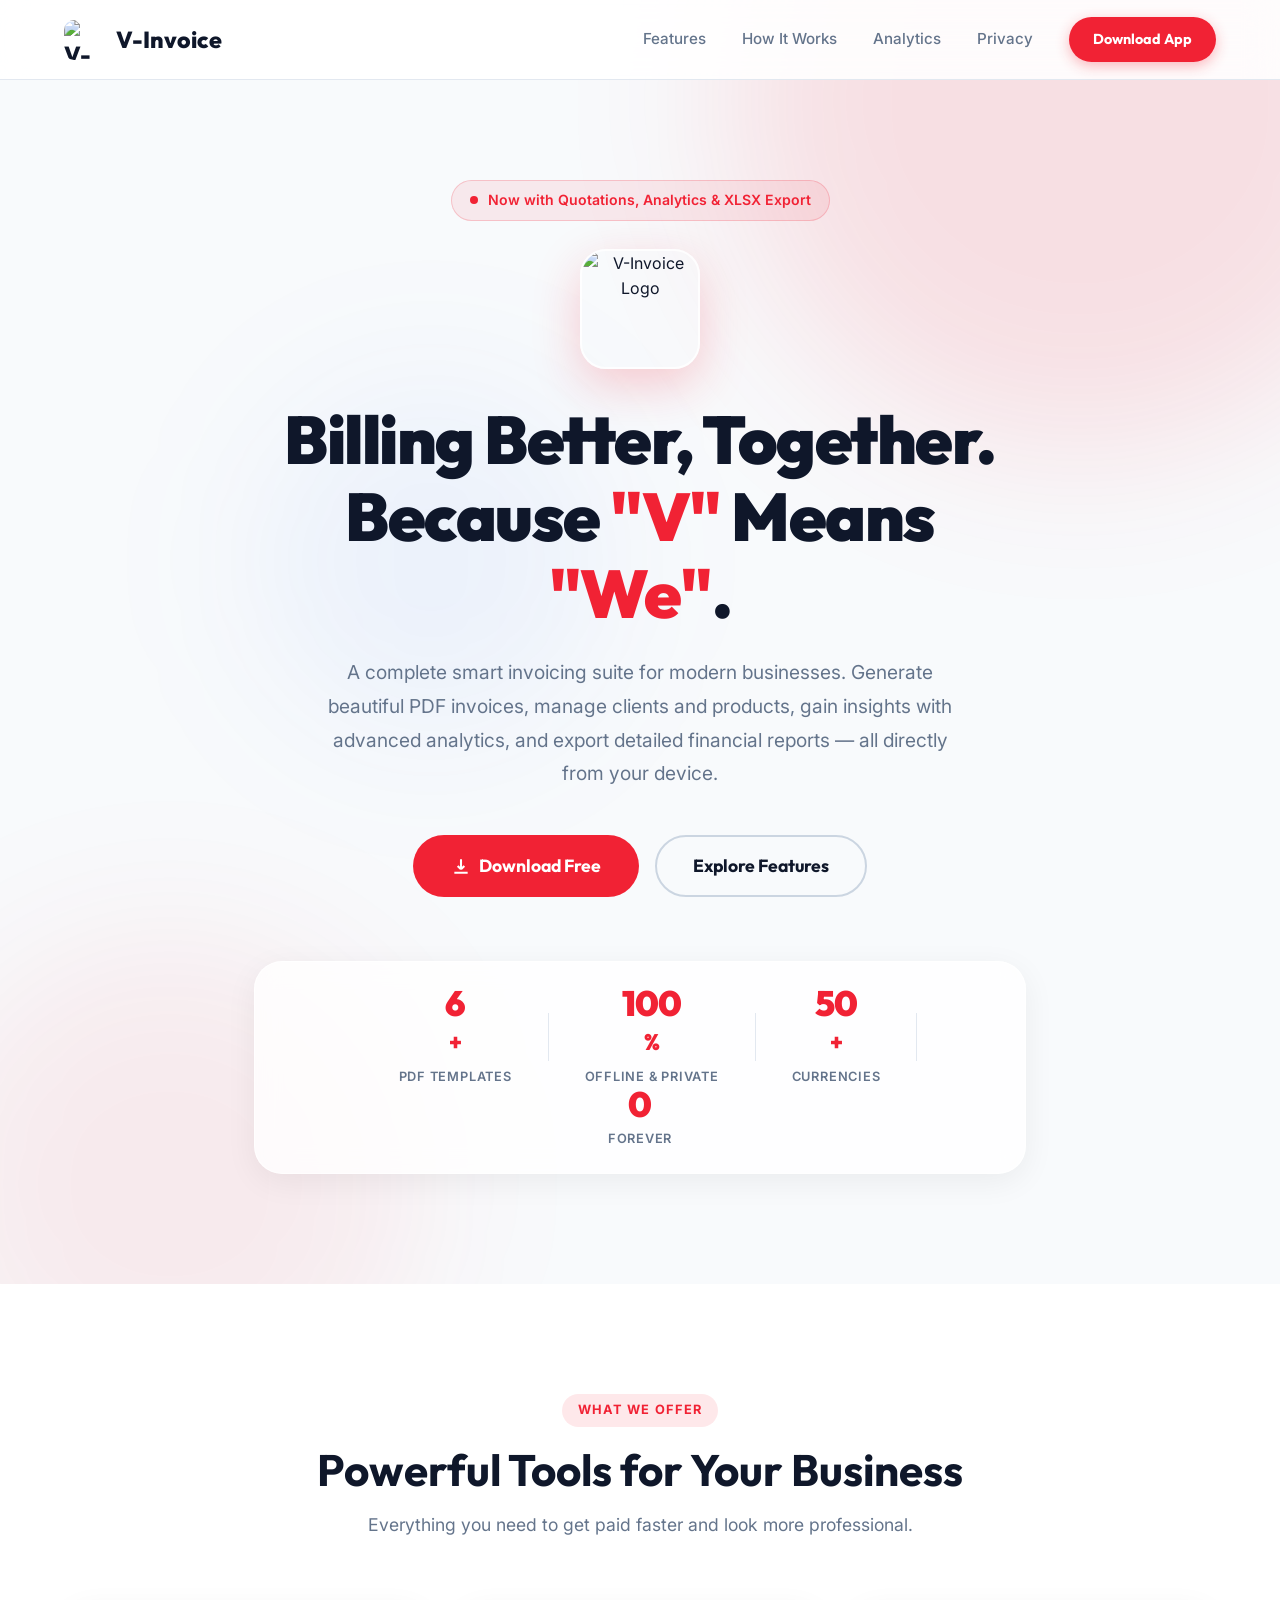
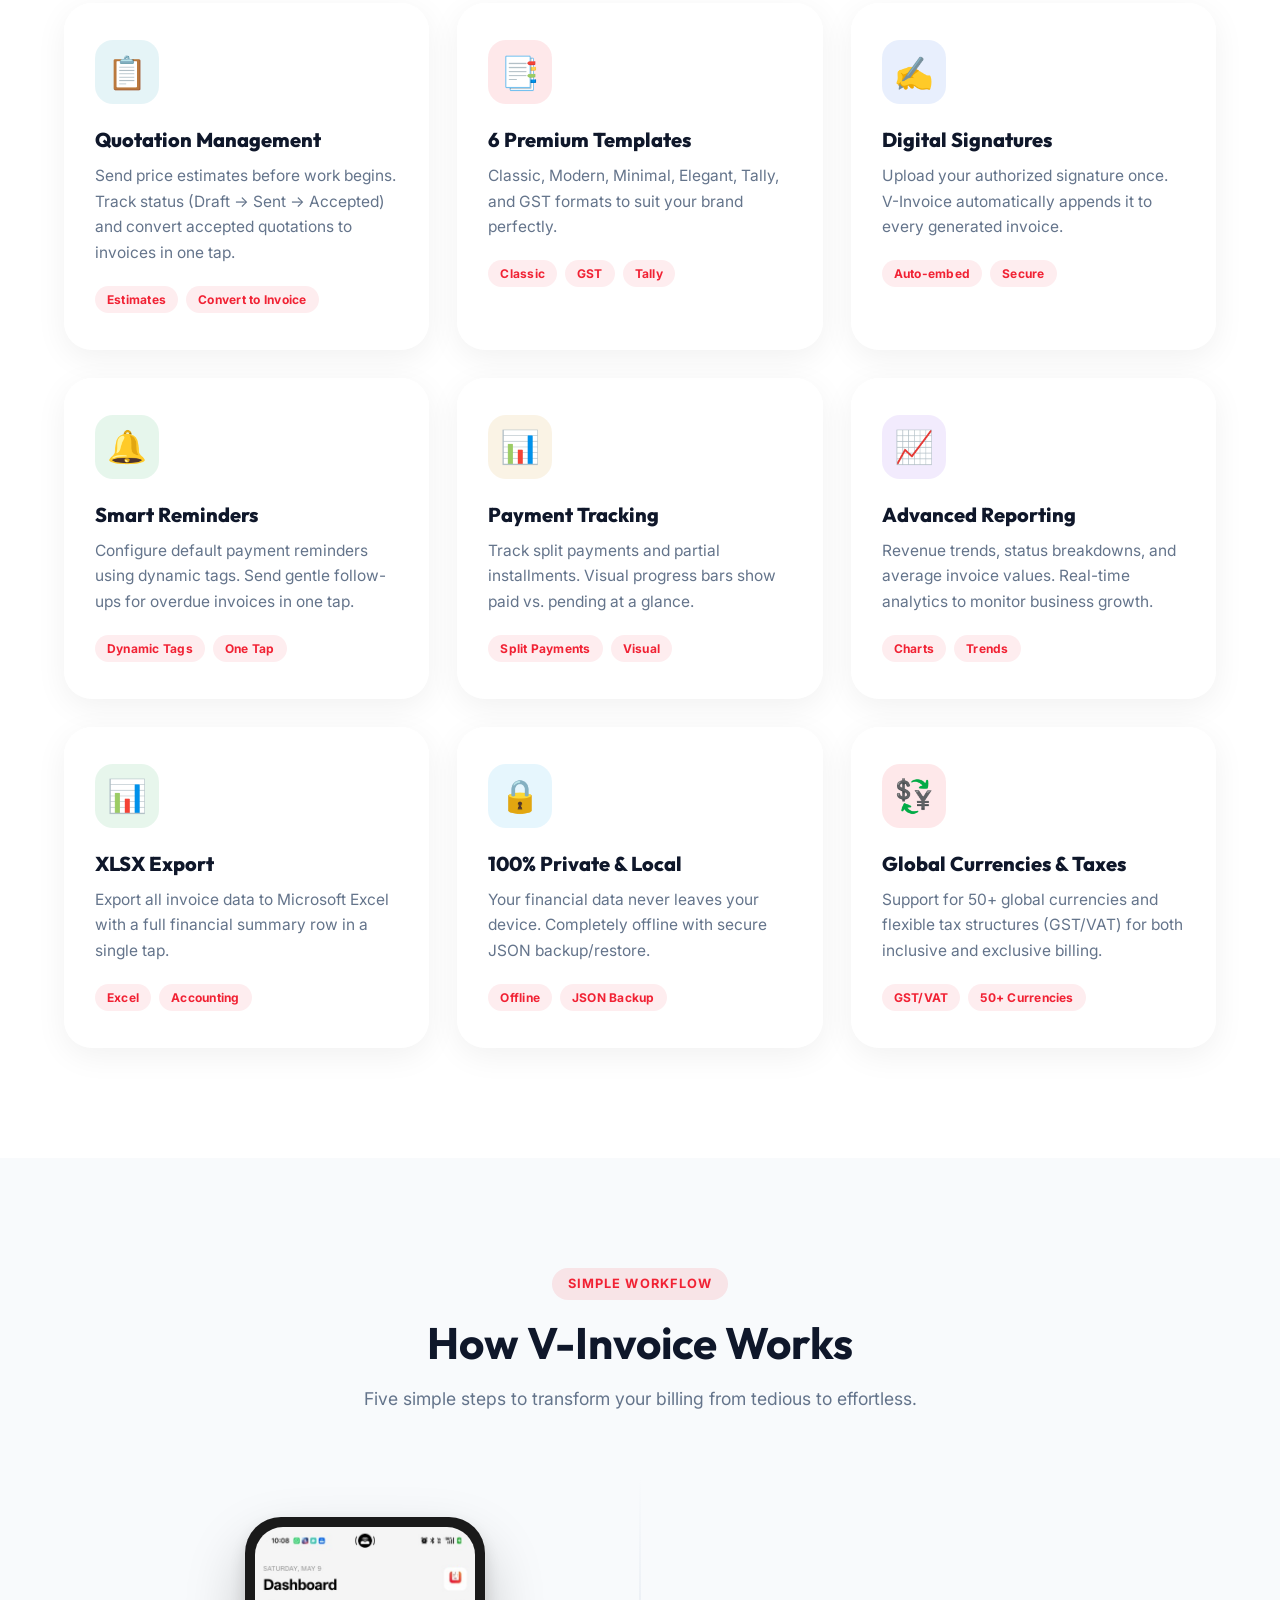
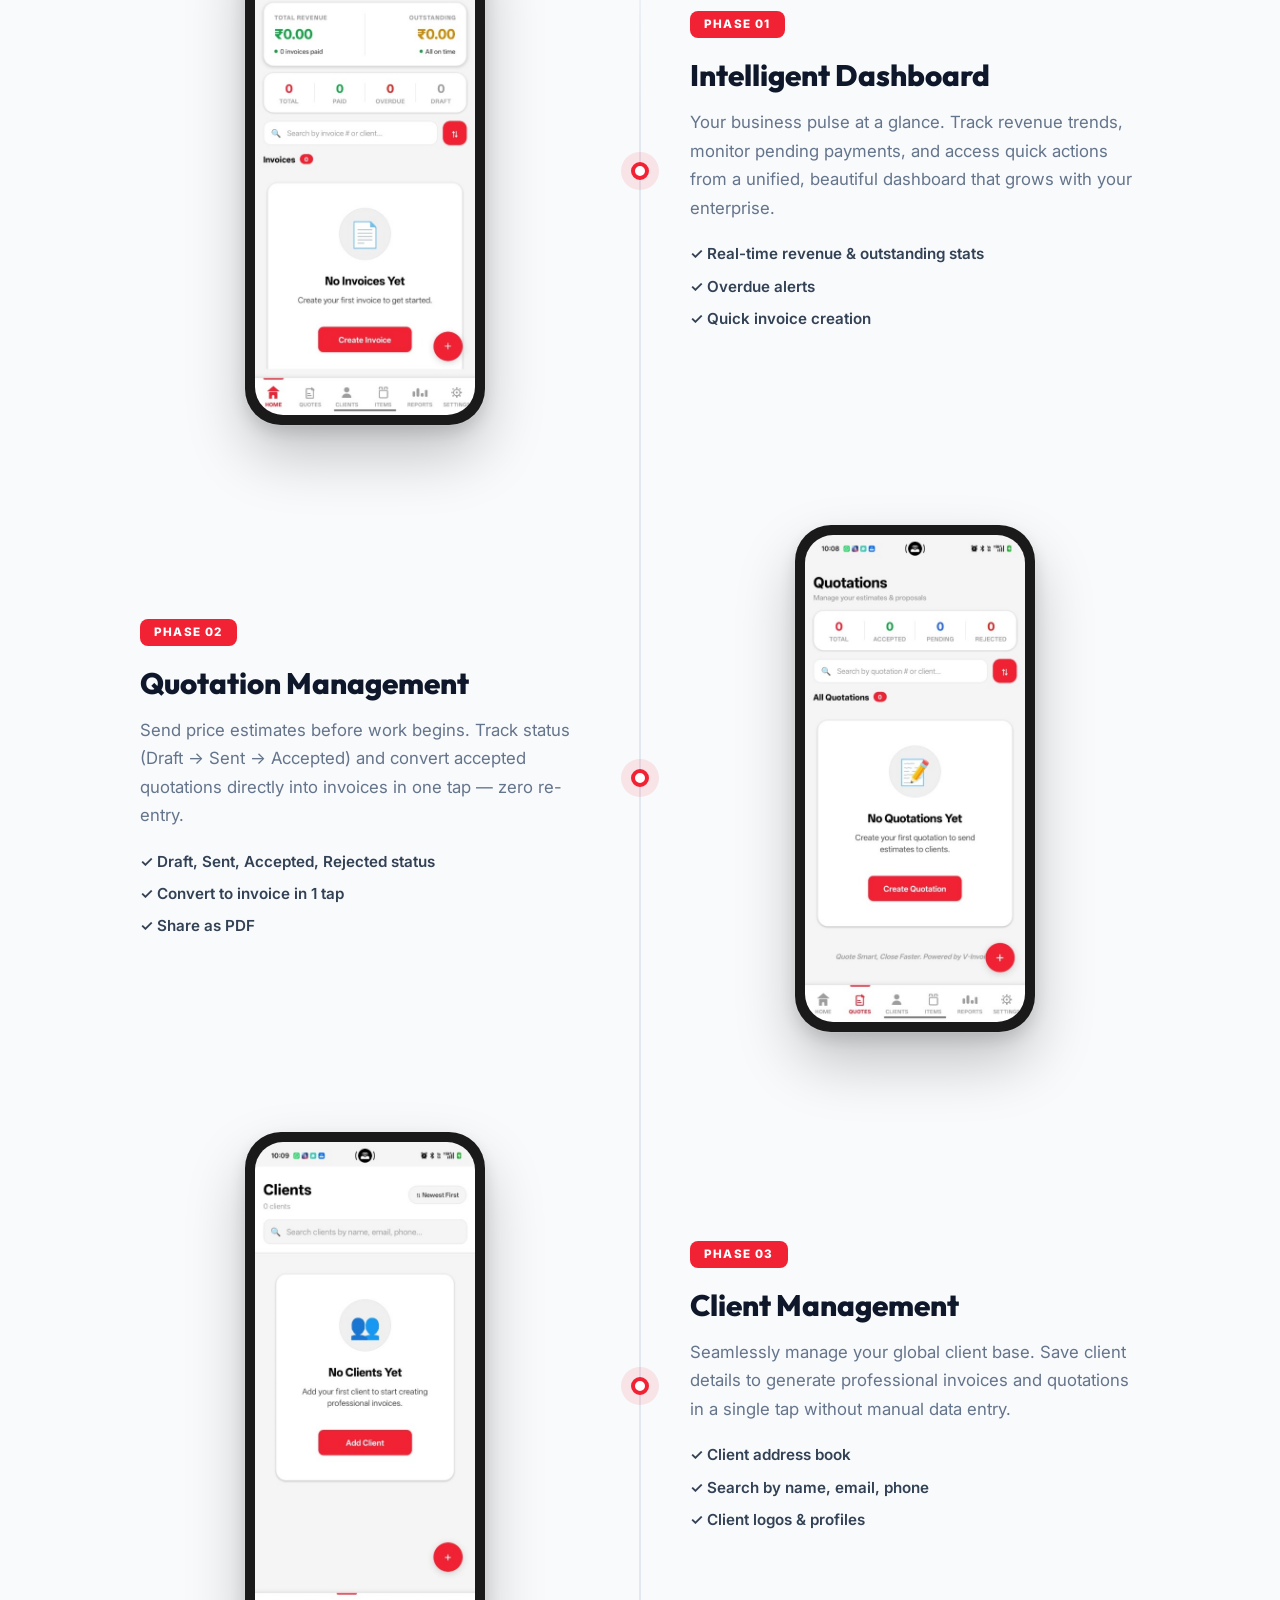
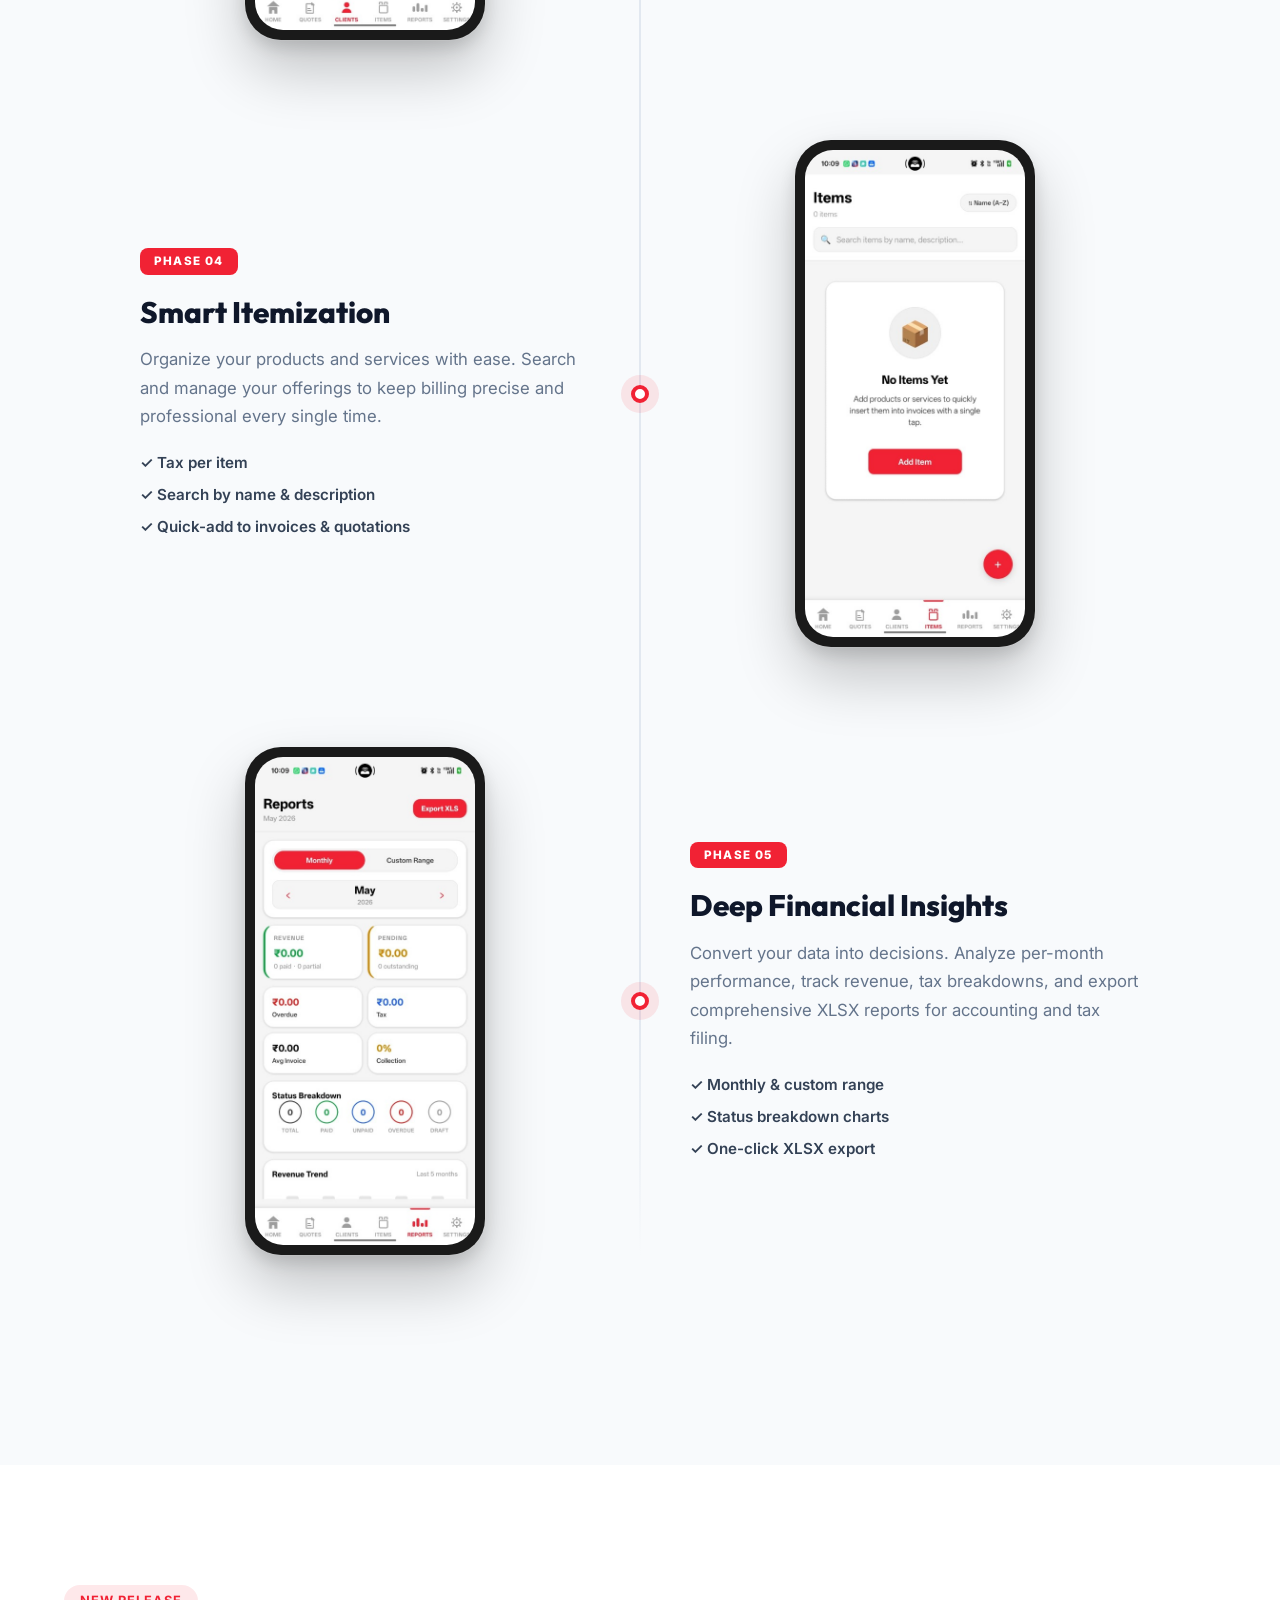
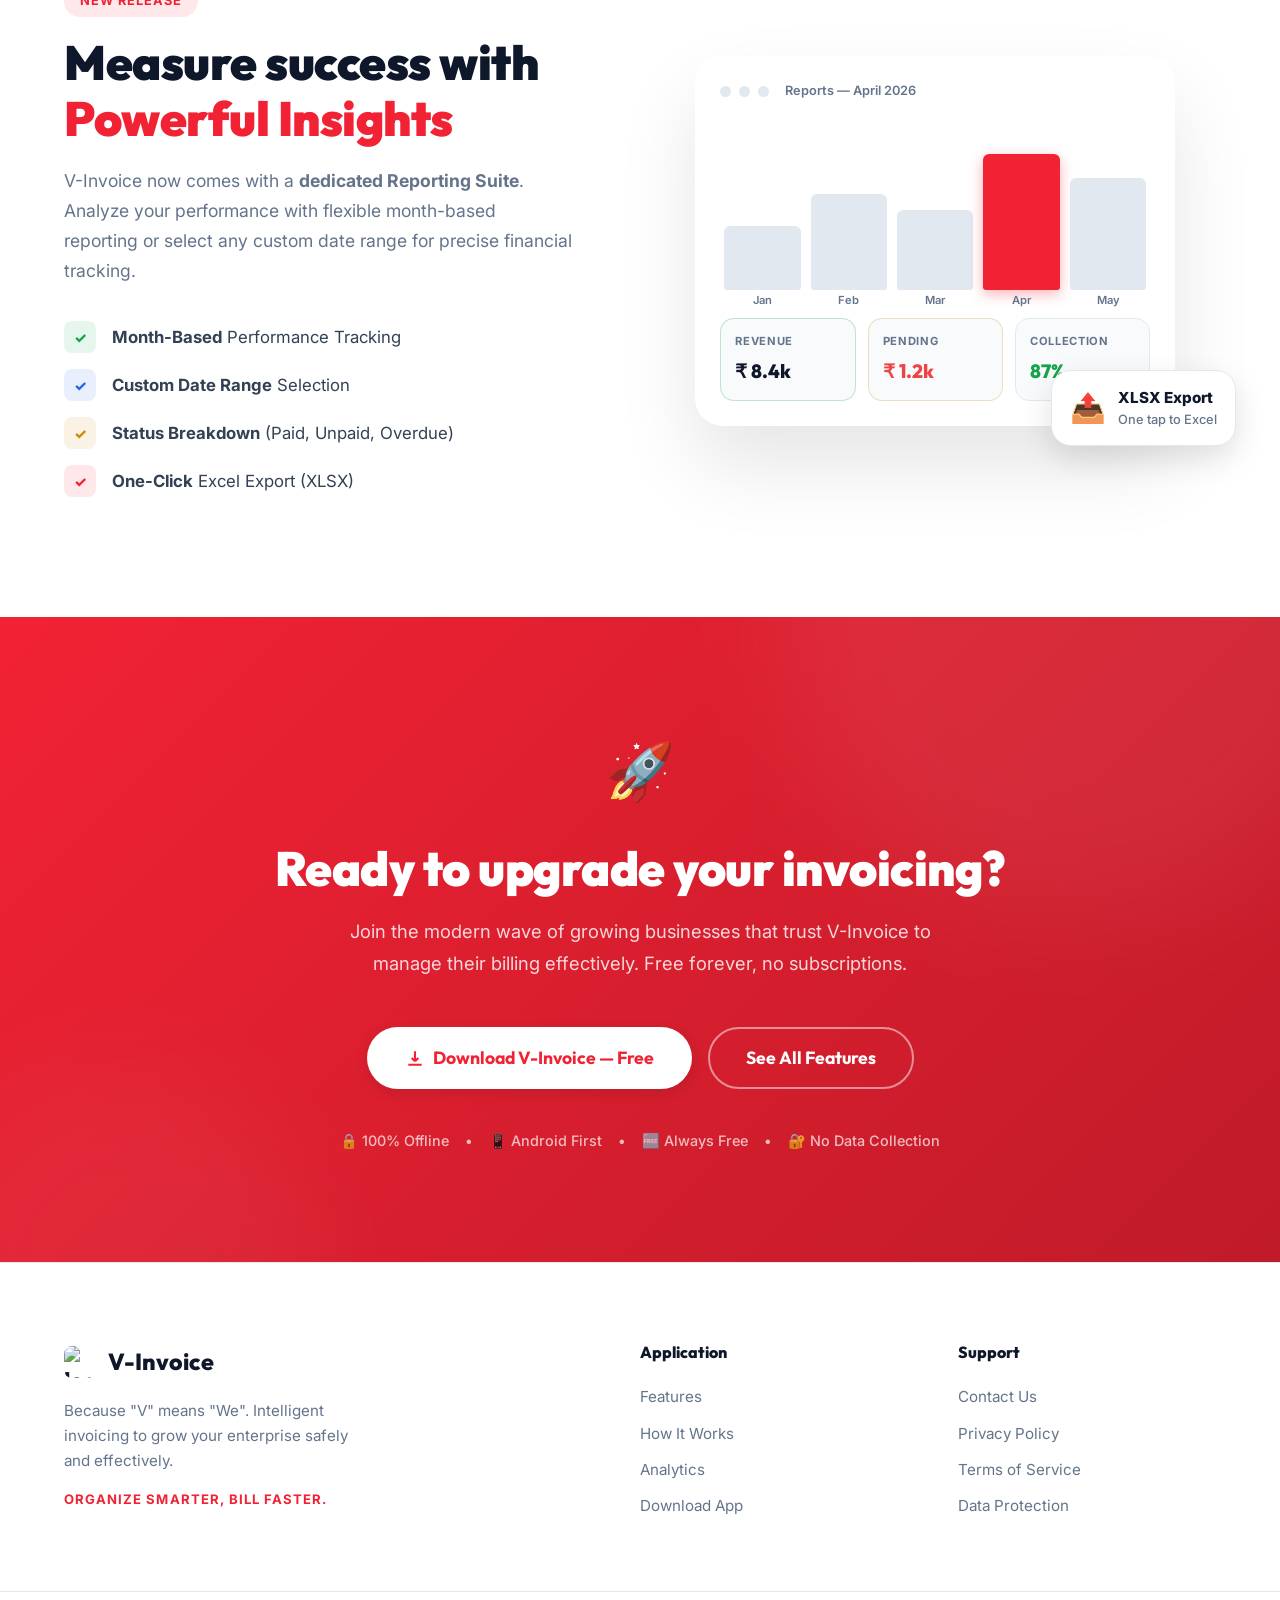
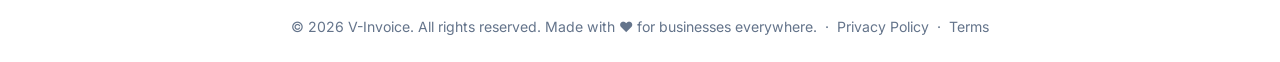
==== commit e4445172: "Comment out testimonials section Comment out the testimonials section in index.html" ====
--- a/index.html
+++ b/index.html
@@ -375,7 +375,7 @@
   </section>
 
   <!-- ── Testimonials ───────────────────────────────────────────────── -->
-  <section class="testimonials-section">
+<!--  <section class="testimonials-section">
     <div class="container">
       <div class="section-header text-center reveal-element">
         <span class="badge">Loved By Users</span>
@@ -418,7 +418,7 @@
         </div>
       </div>
     </div>
-  </section>
+  </section>-->
 
   <!-- ── Download CTA ───────────────────────────────────────────────── -->
   <section id="download" class="banner-section">
@@ -492,4 +492,4 @@
   <script src="js/main.js"></script>
 </body>
 
-</html>+</html>
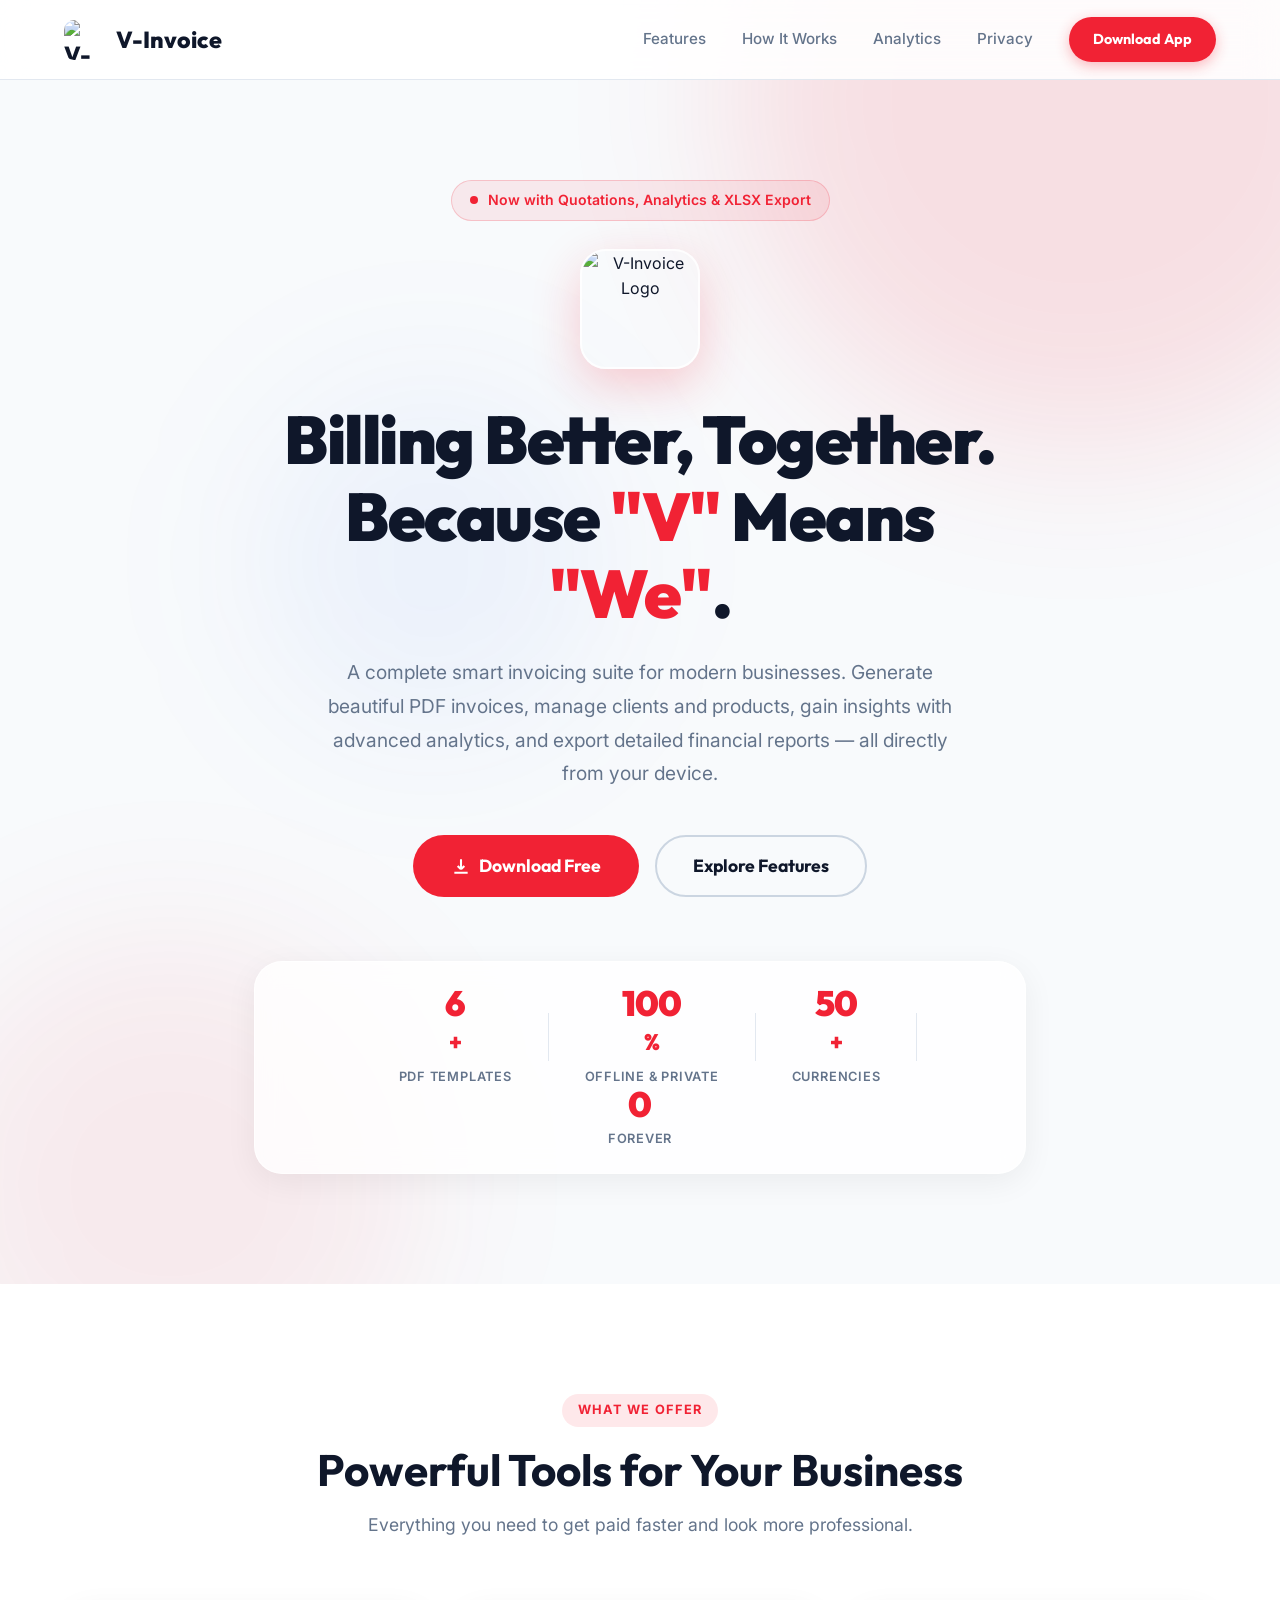
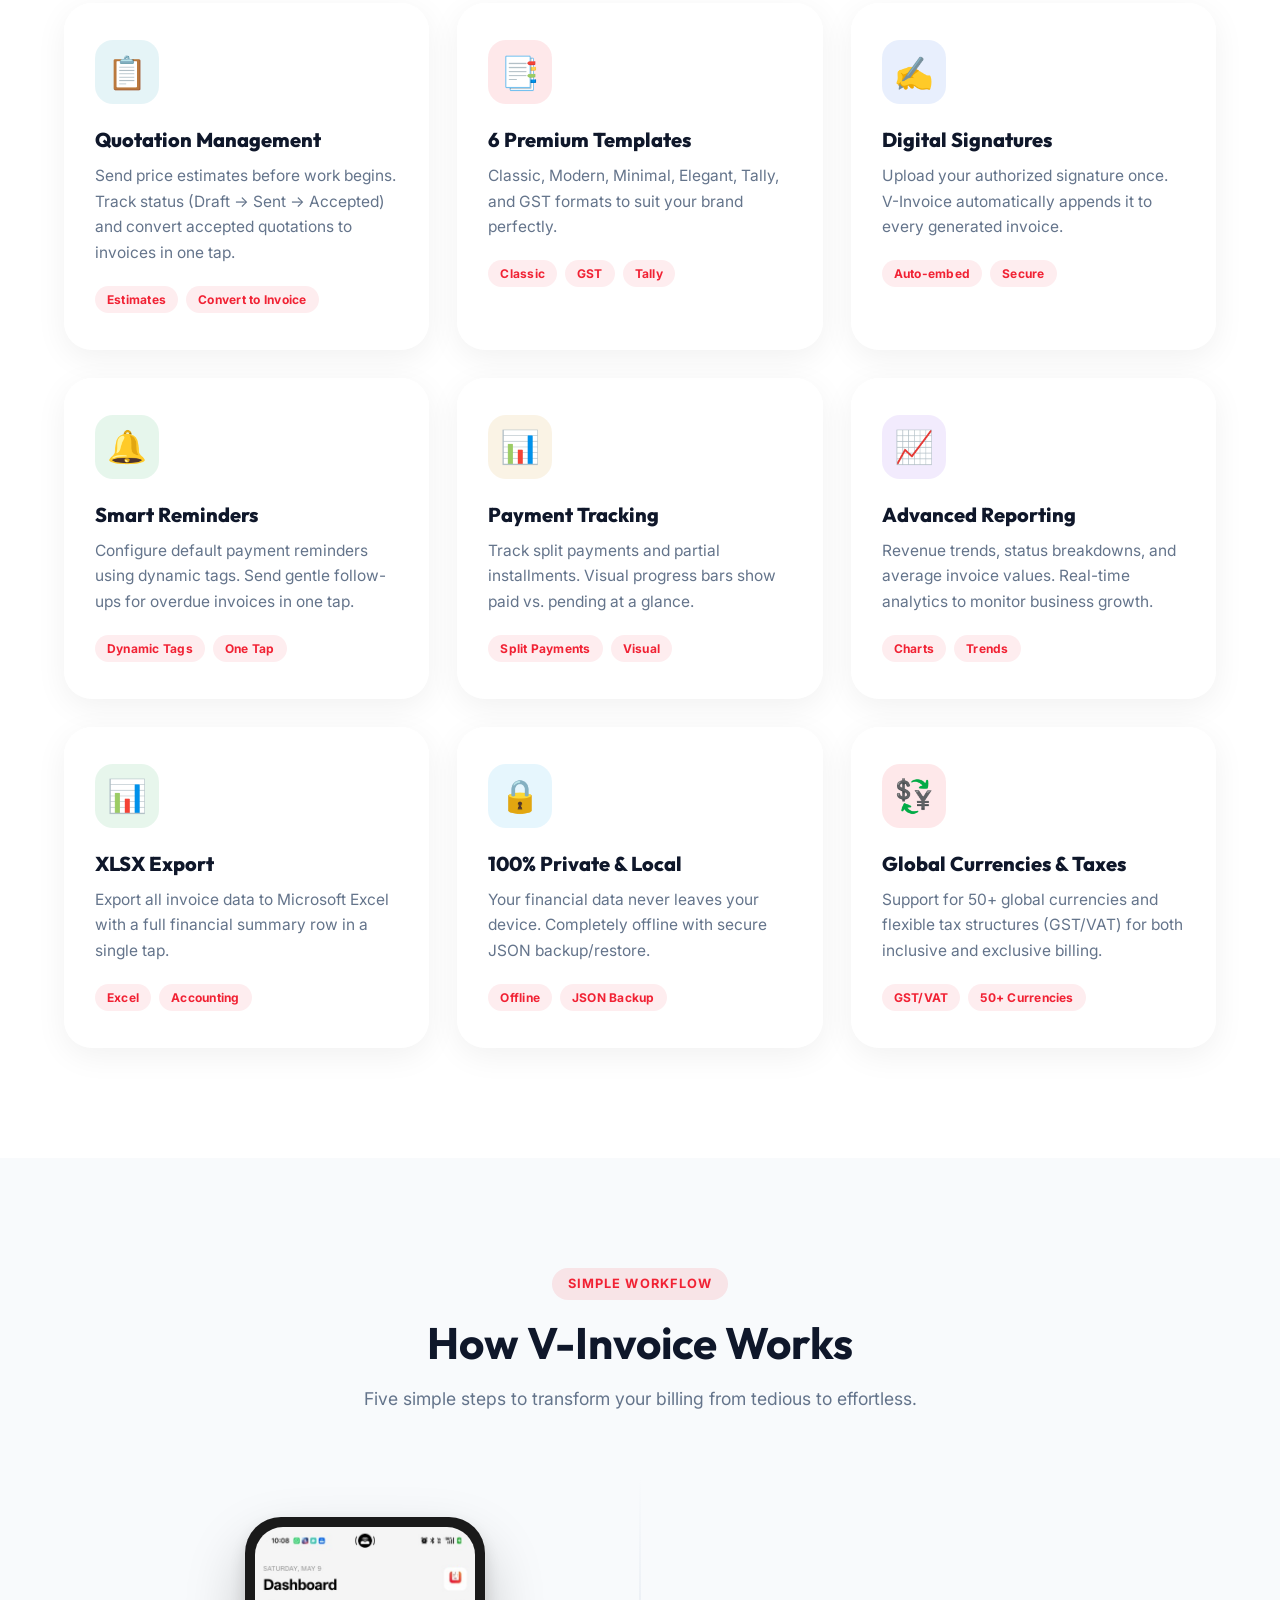
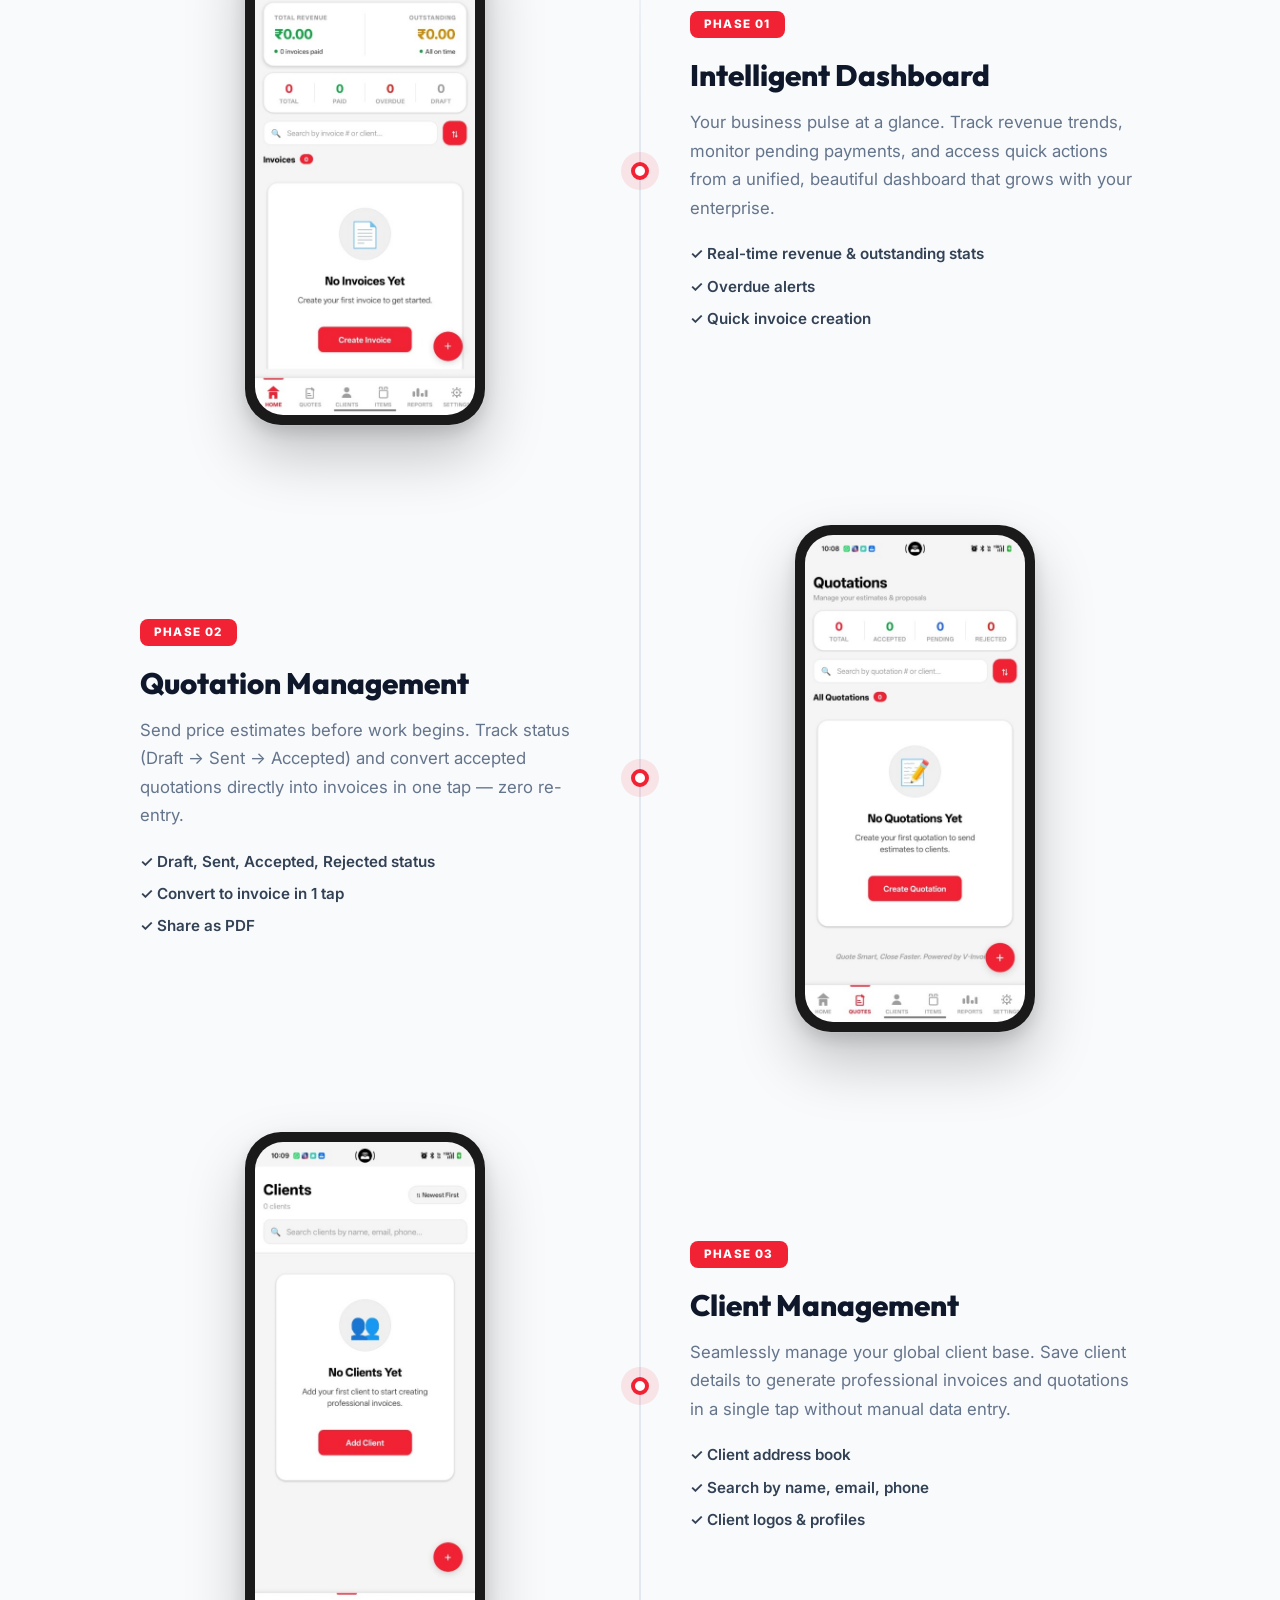
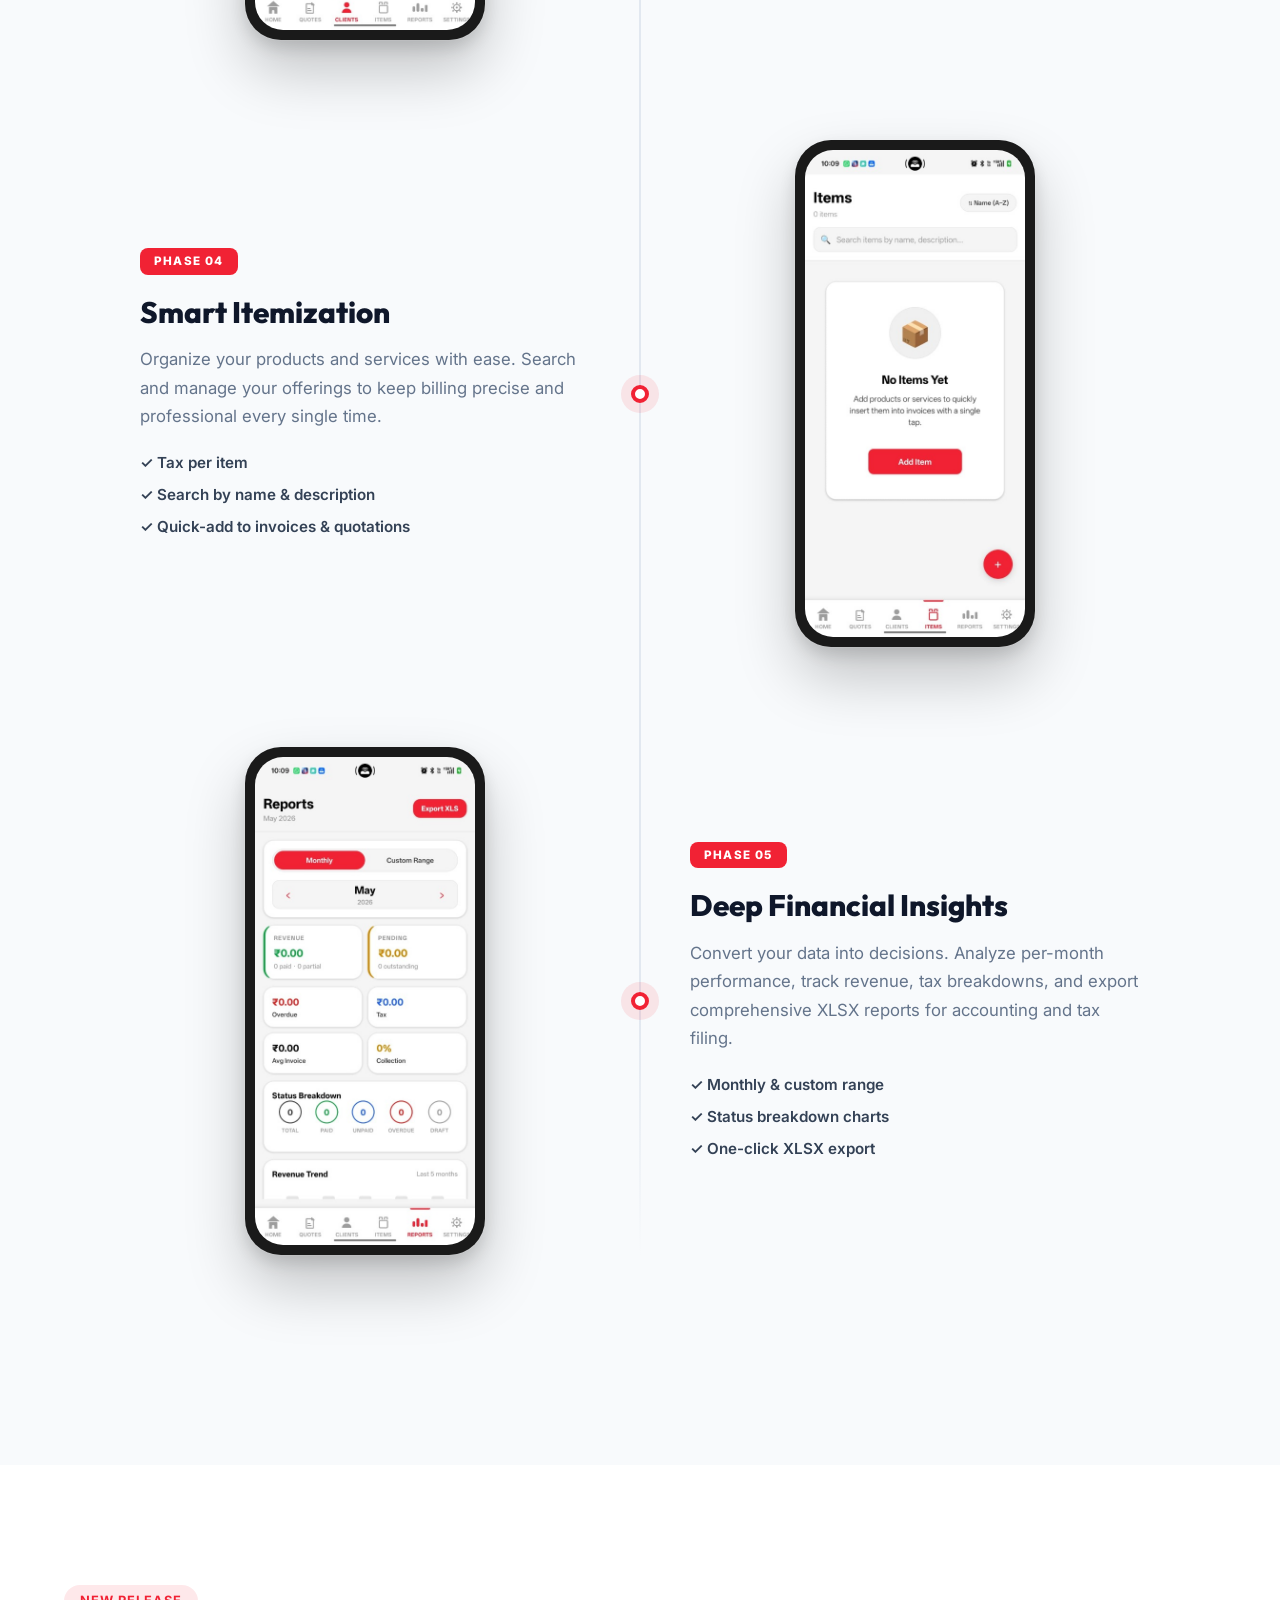
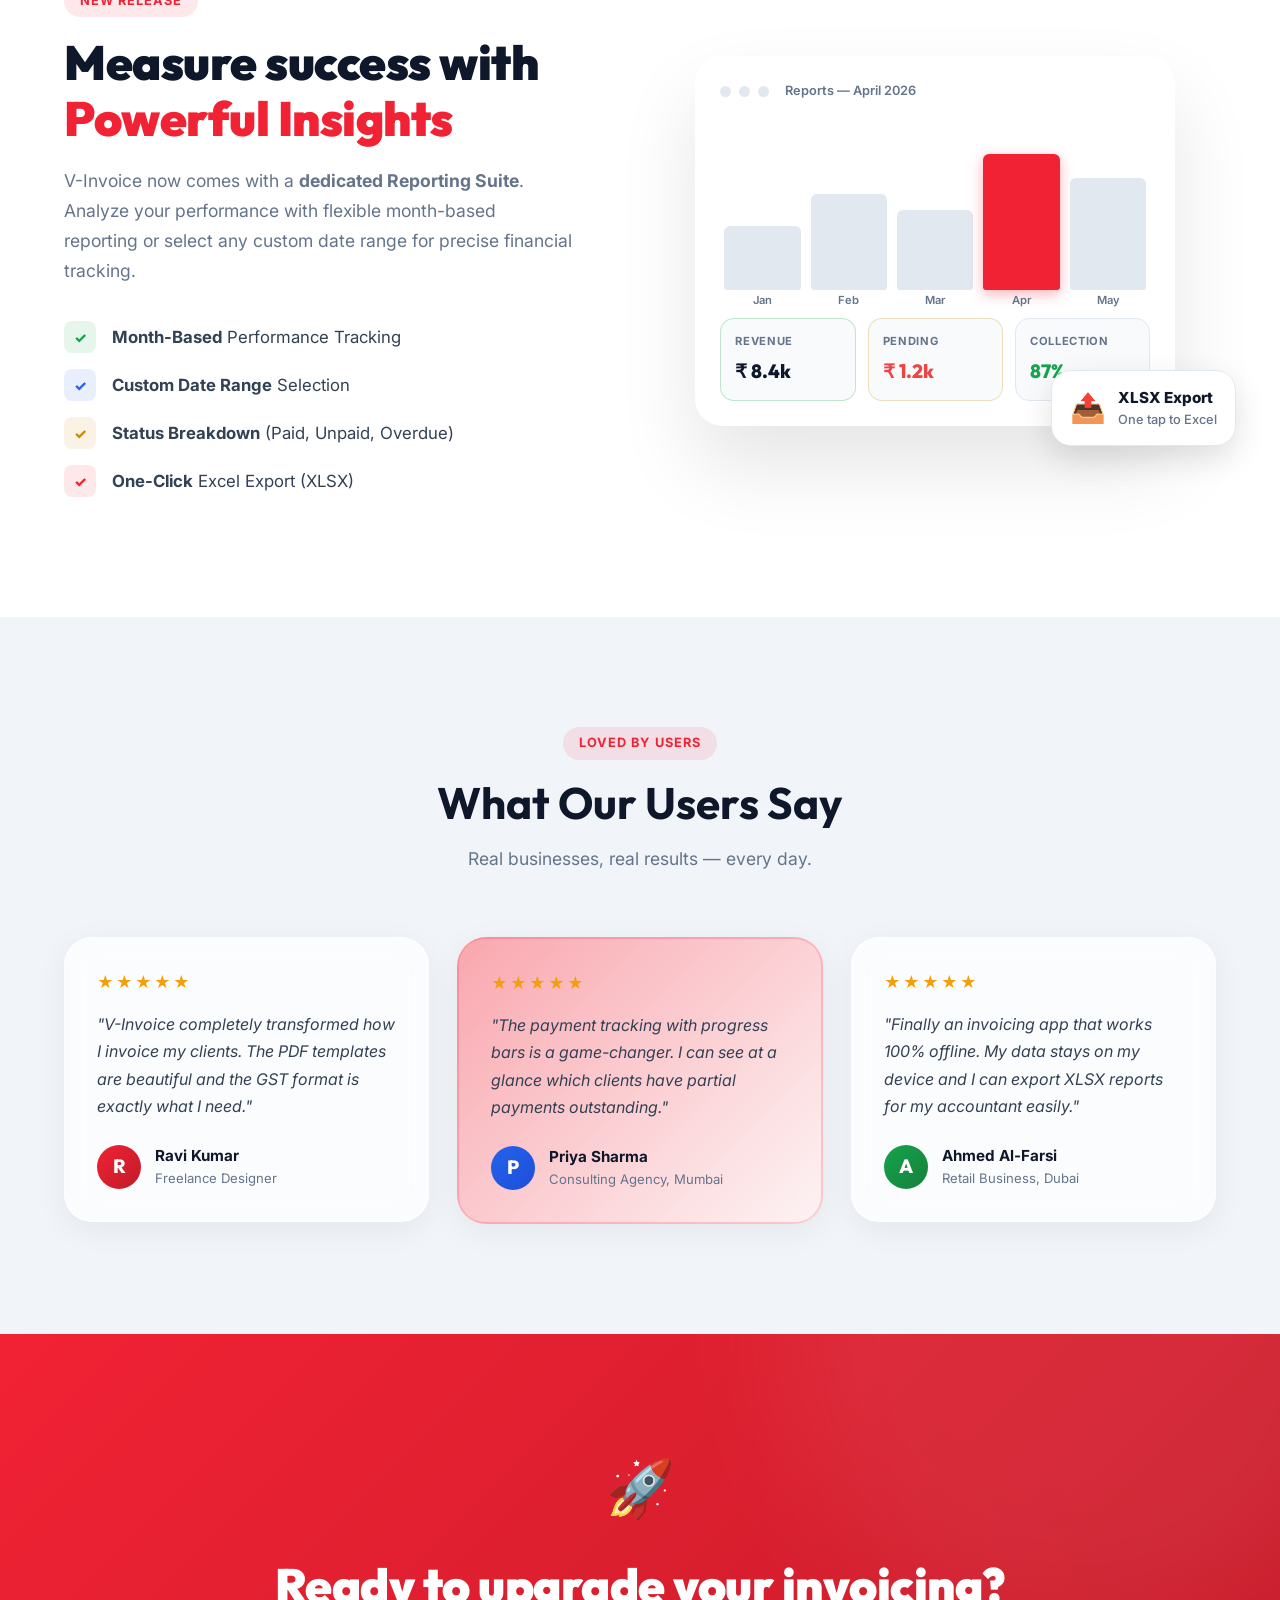
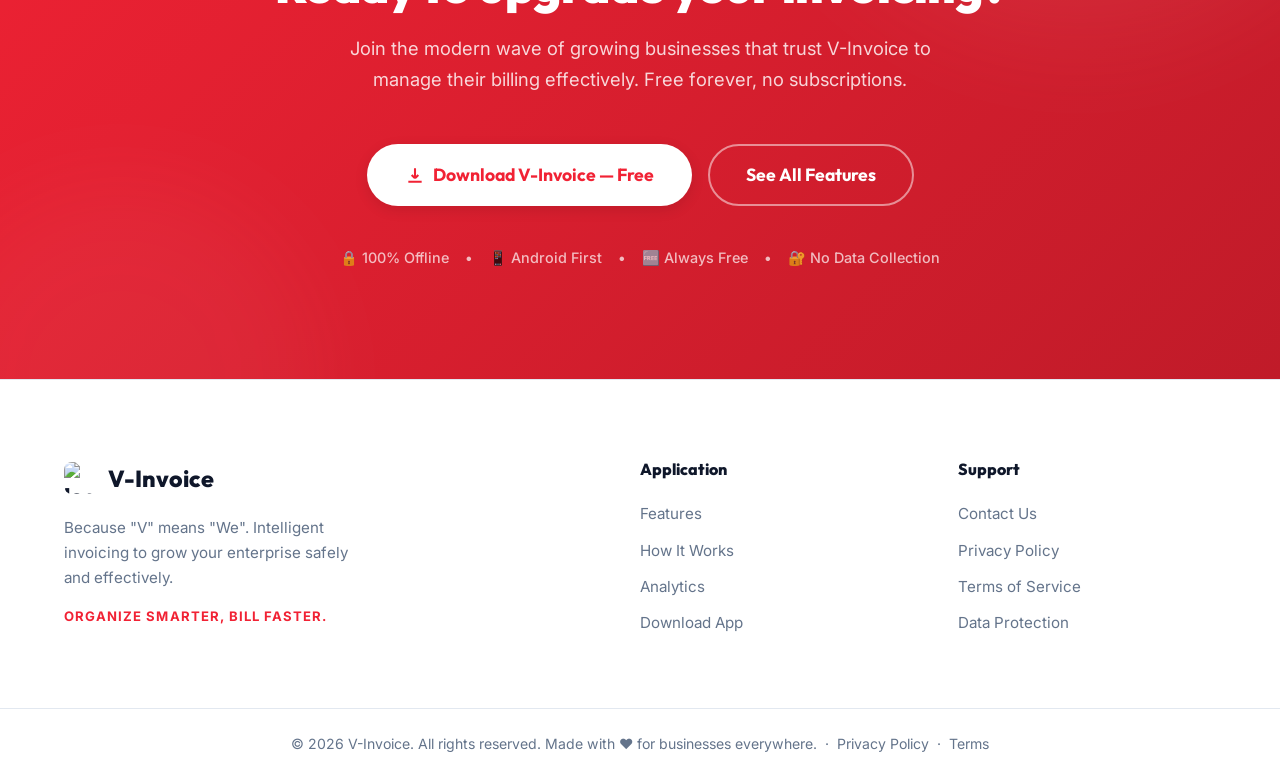
==== commit a4d16a28: "Add files via upload committed the updated files" ====
--- a/index.html
+++ b/index.html
@@ -375,7 +375,7 @@
   </section>
 
   <!-- ── Testimonials ───────────────────────────────────────────────── -->
-<!--  <section class="testimonials-section">
+  <section class="testimonials-section">
     <div class="container">
       <div class="section-header text-center reveal-element">
         <span class="badge">Loved By Users</span>
@@ -418,7 +418,7 @@
         </div>
       </div>
     </div>
-  </section>-->
+  </section>
 
   <!-- ── Download CTA ───────────────────────────────────────────────── -->
   <section id="download" class="banner-section">
@@ -492,4 +492,4 @@
   <script src="js/main.js"></script>
 </body>
 
-</html>
+</html>
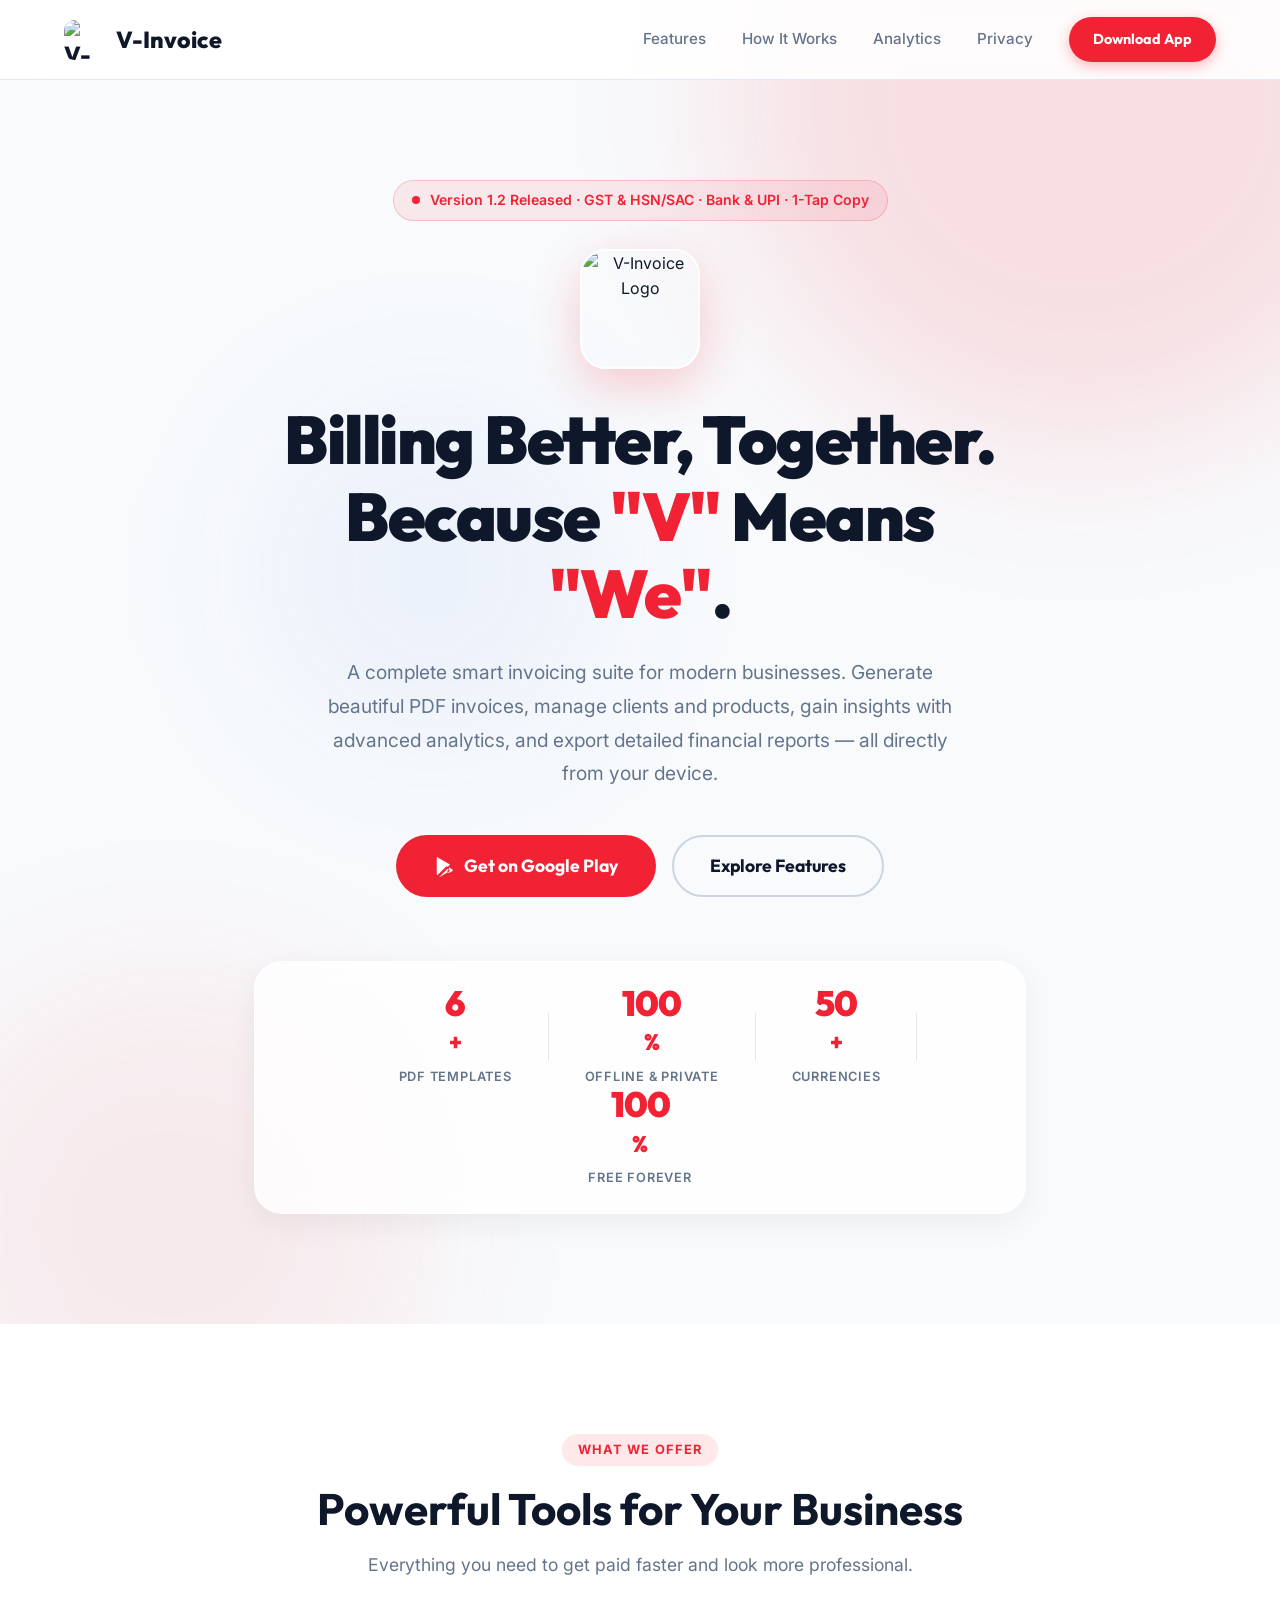
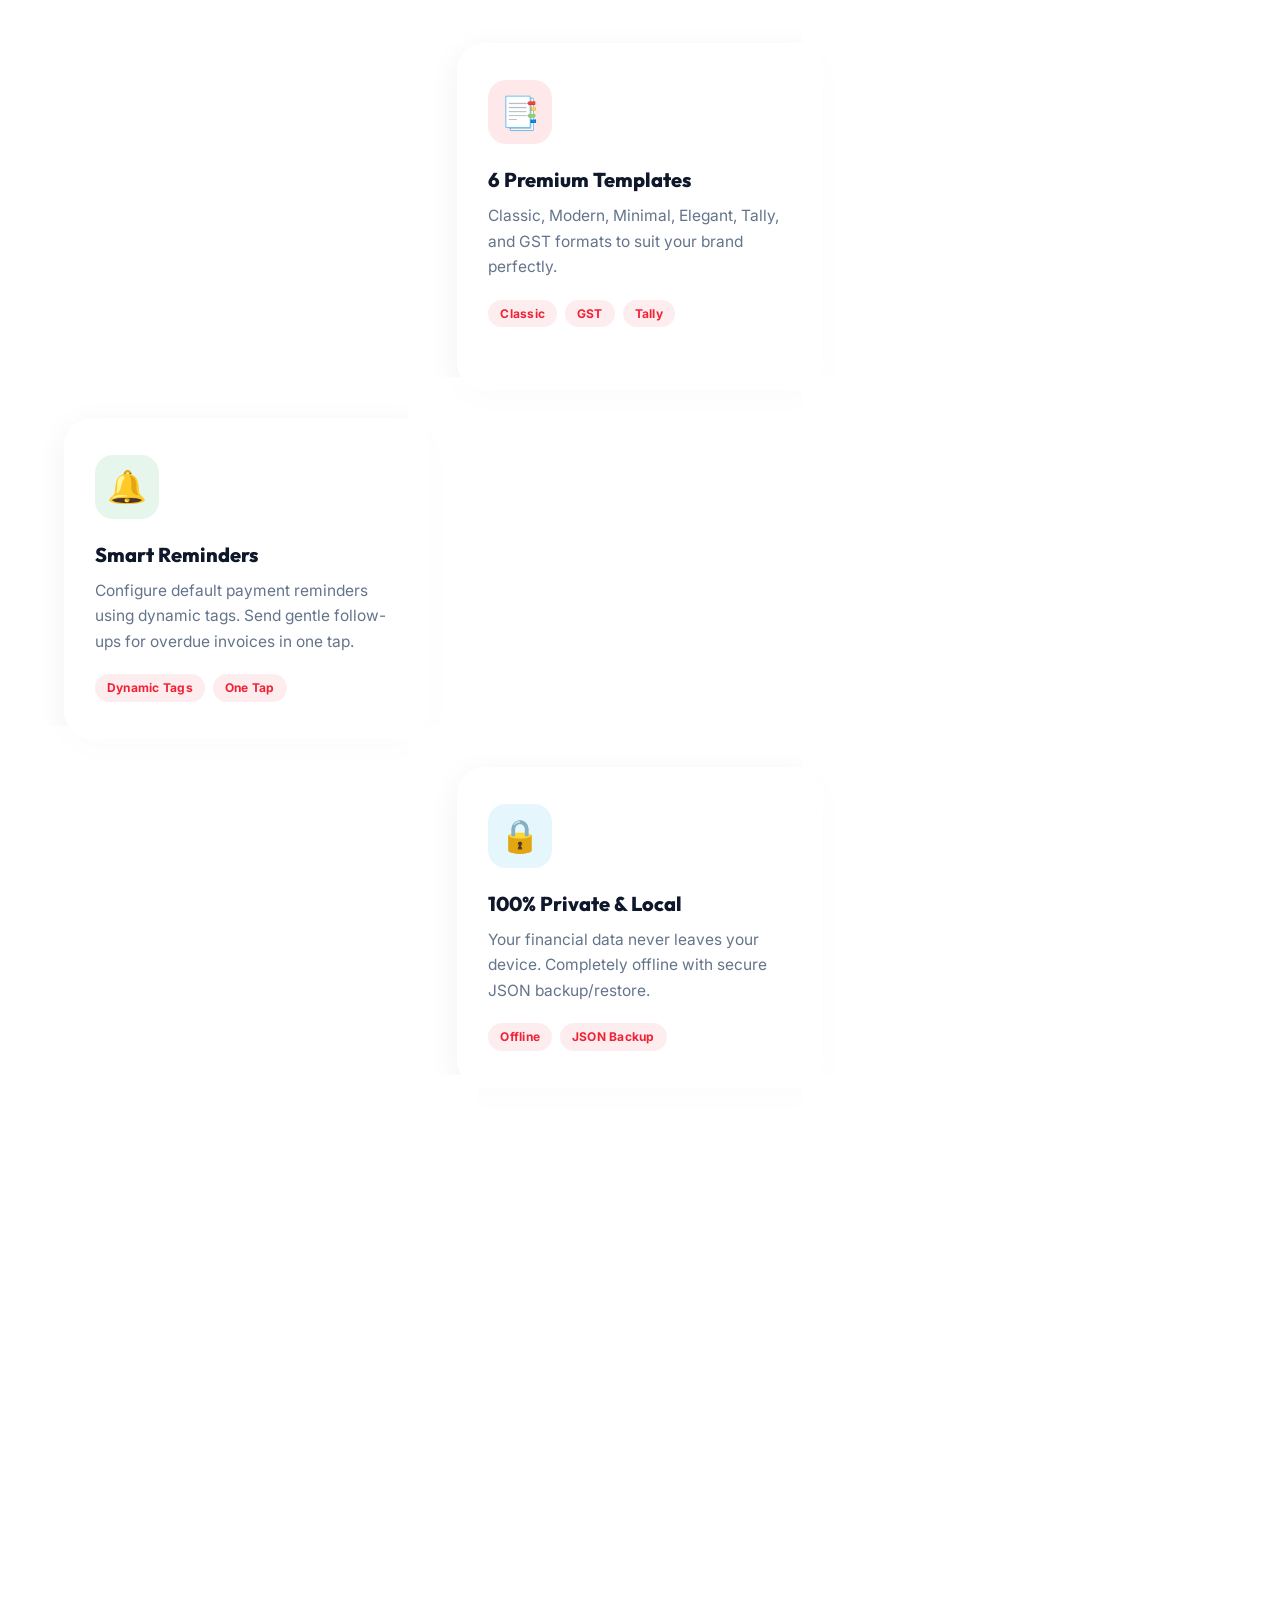
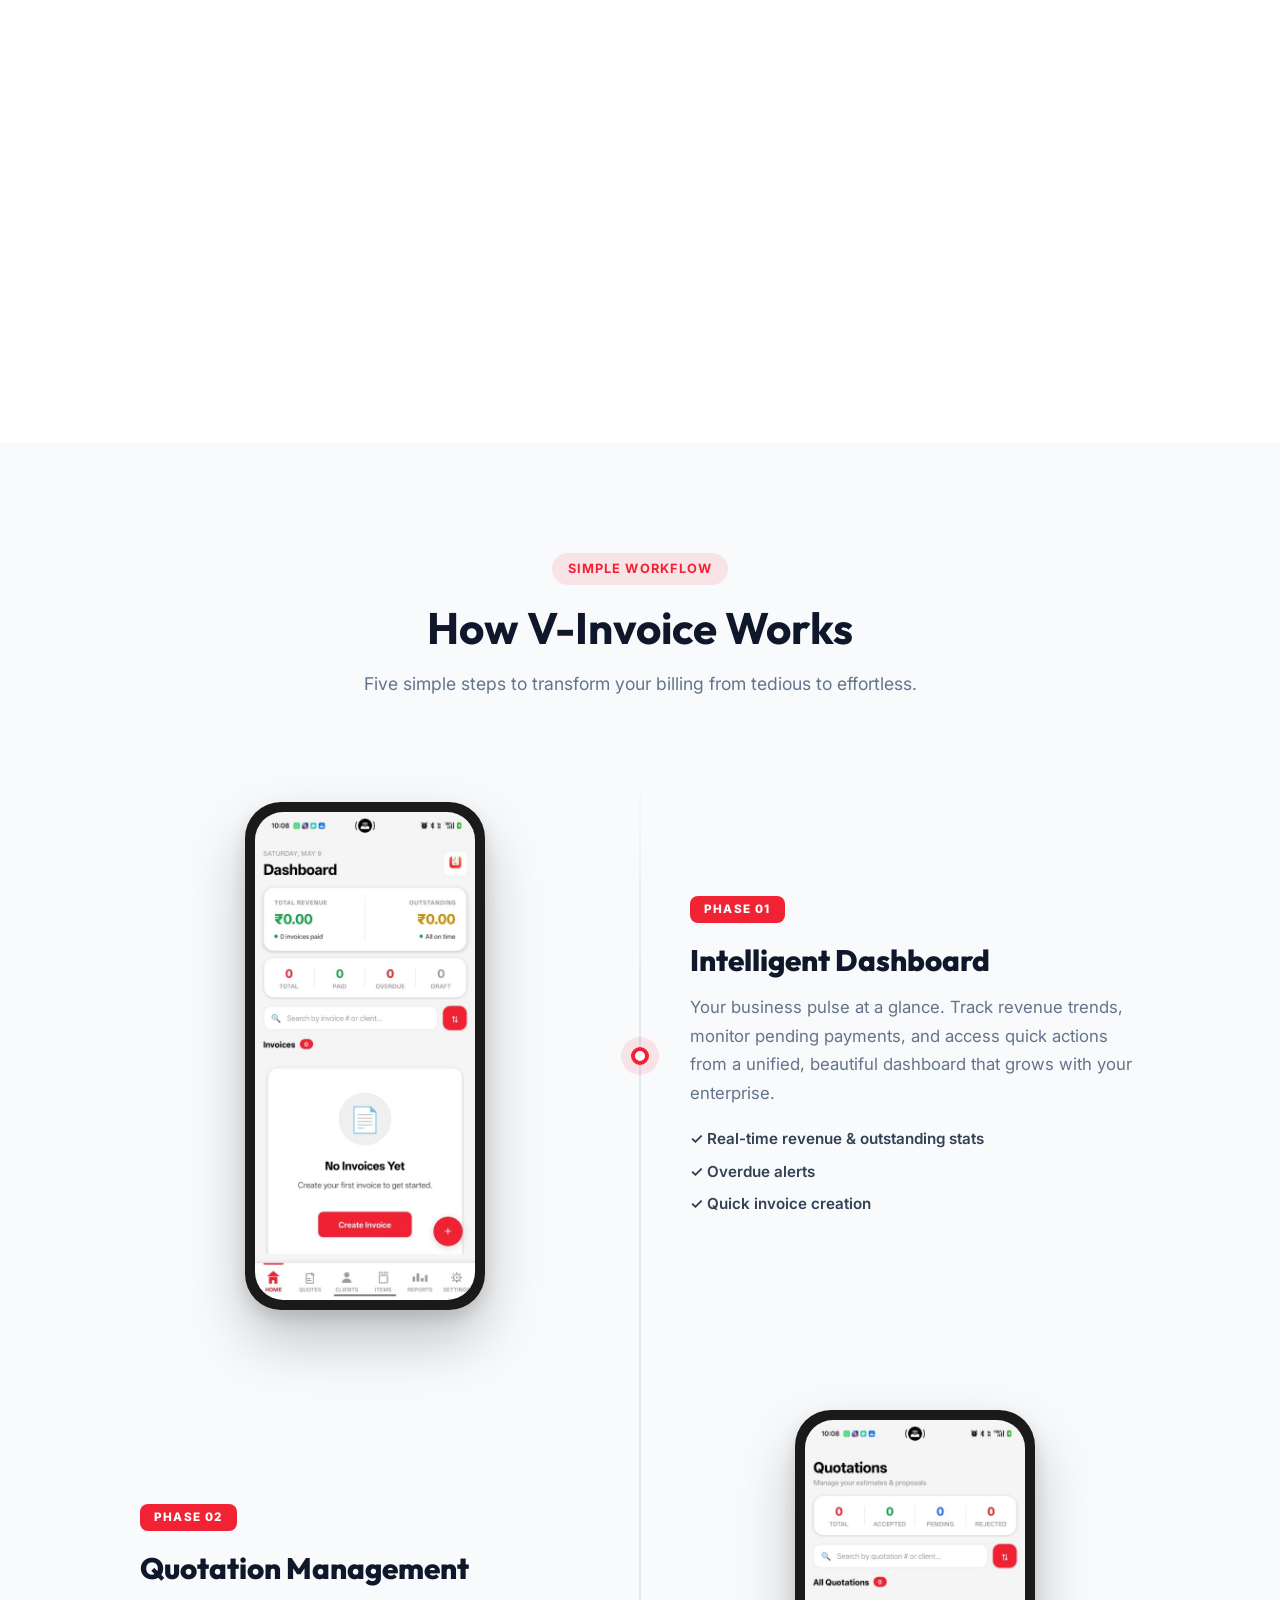
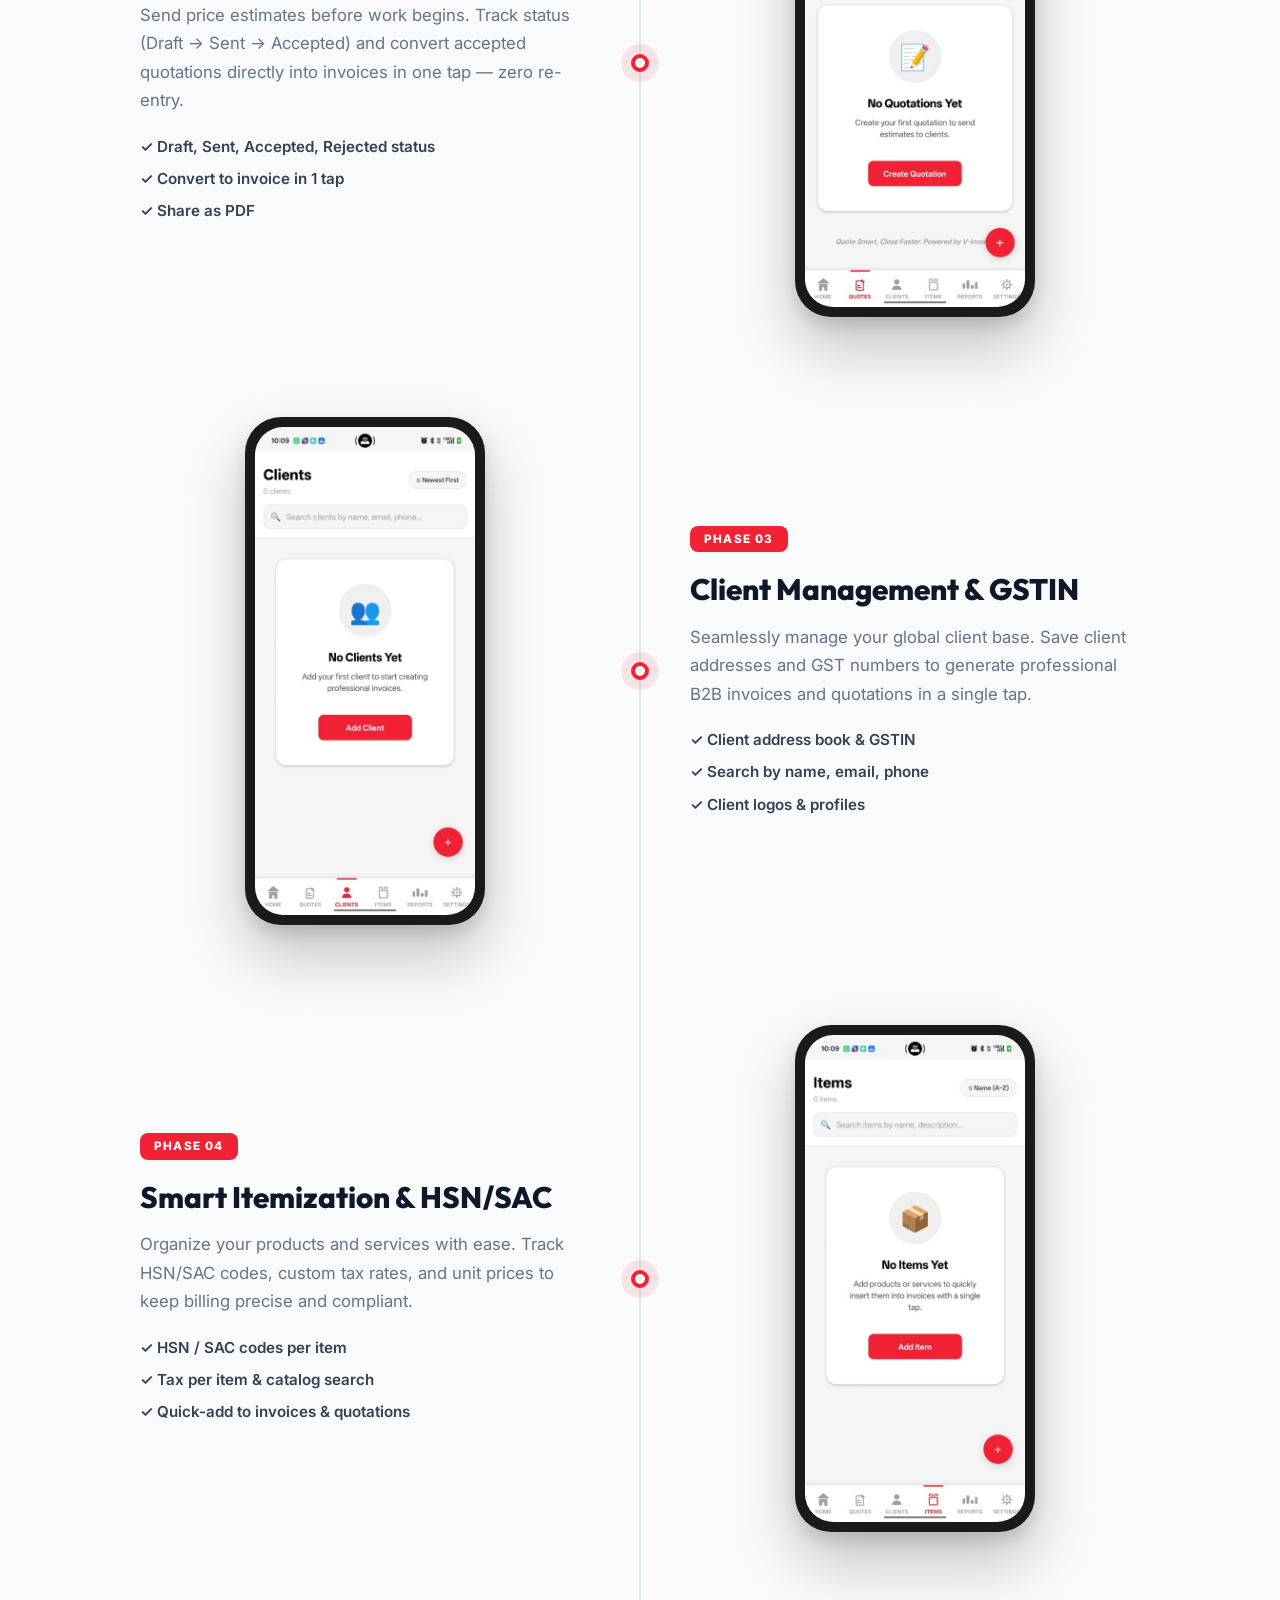
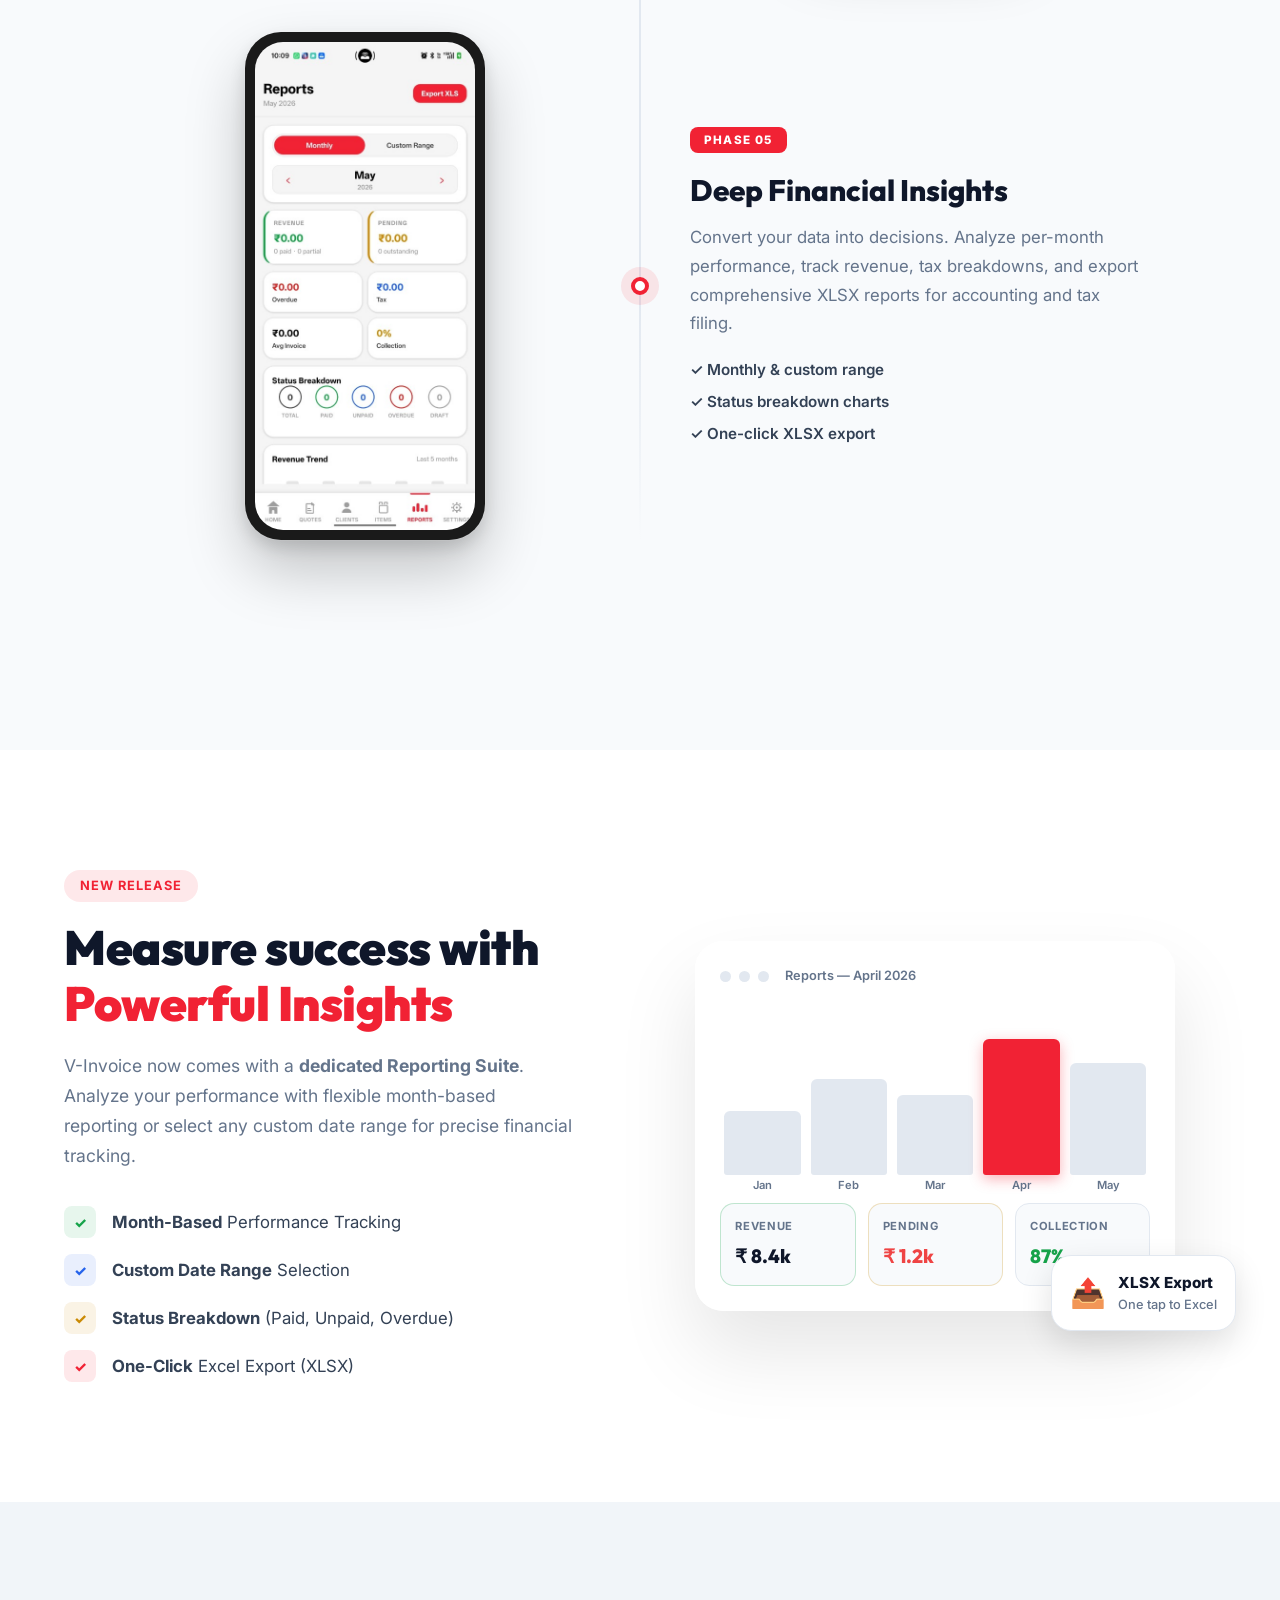
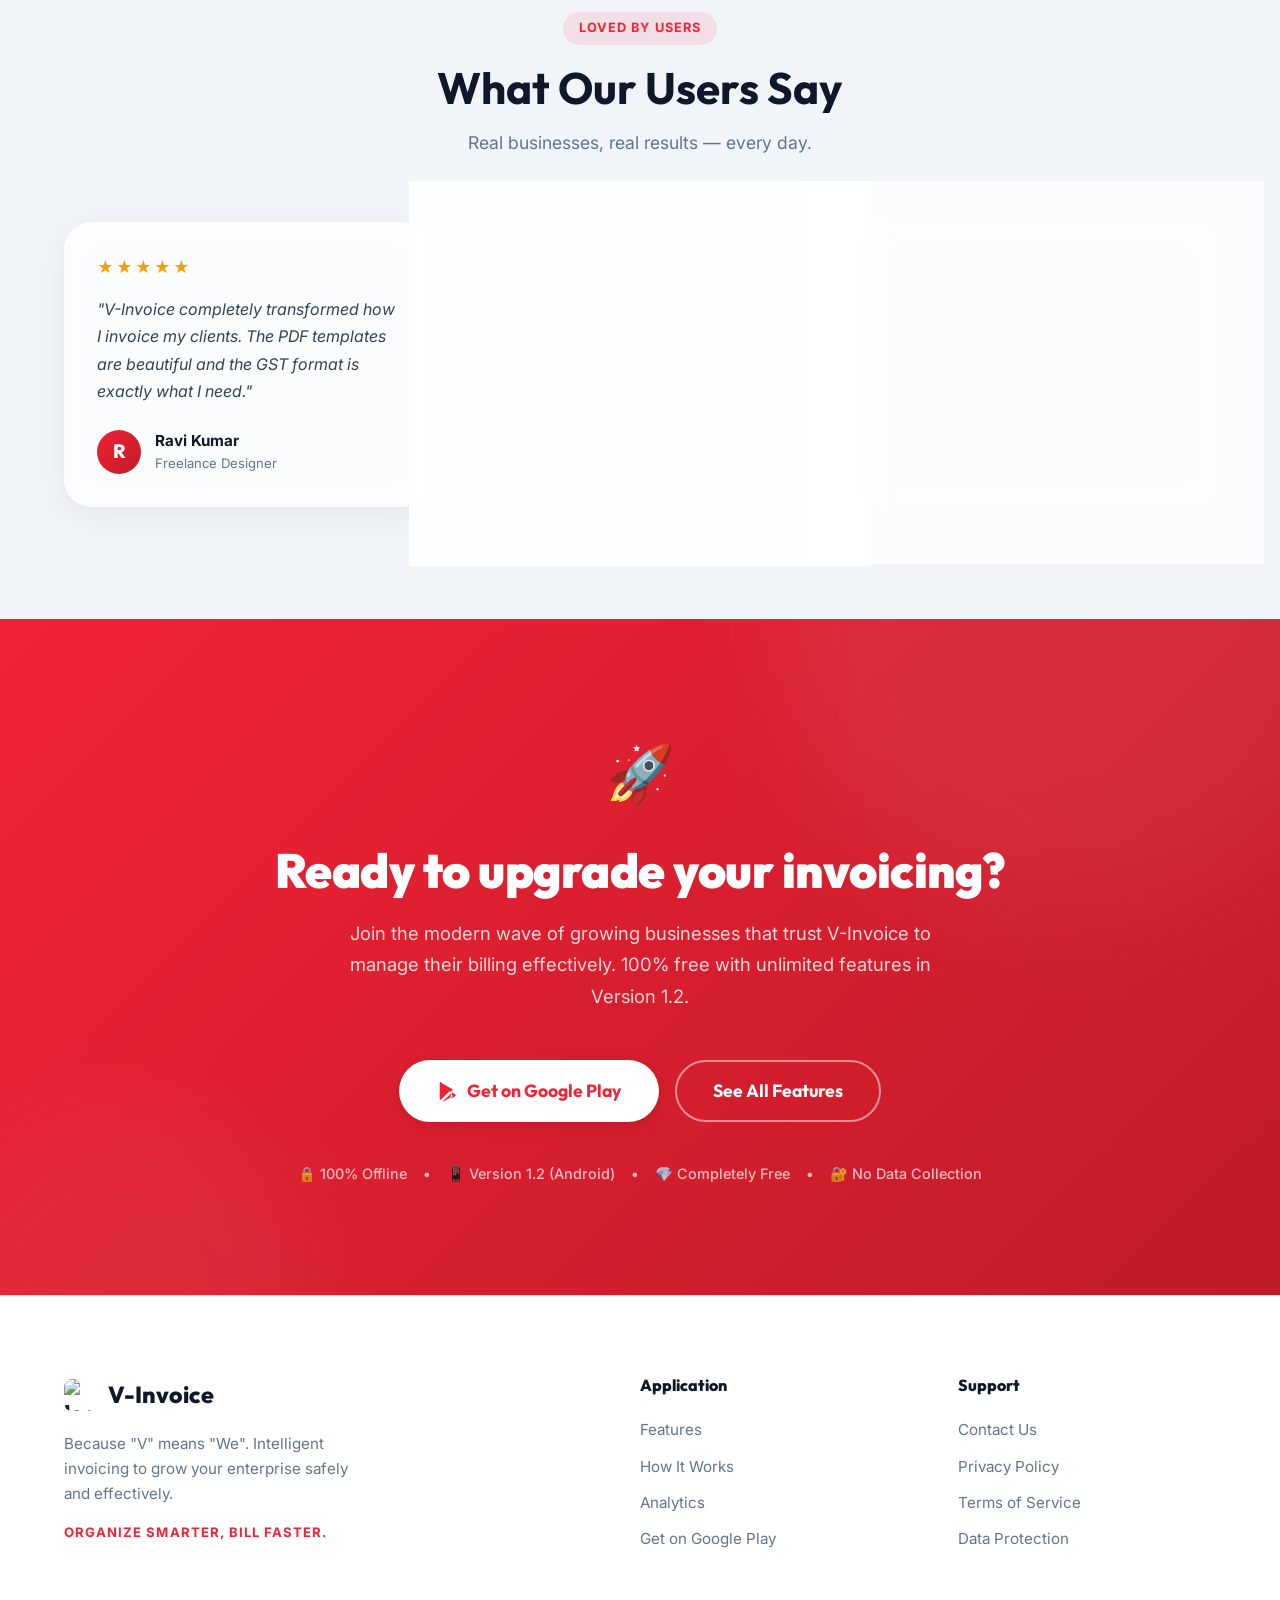
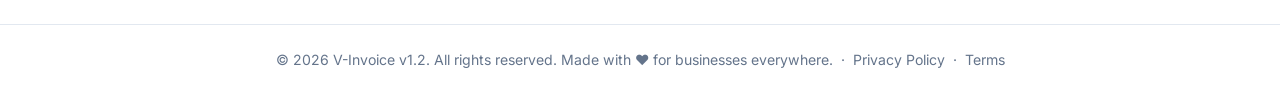
==== commit a970d043: "the updated website with the new features" ====
--- a/index.html
+++ b/index.html
@@ -5,13 +5,13 @@
   <meta charset="UTF-8" />
   <meta name="viewport" content="width=device-width, initial-scale=1.0" />
   <meta name="description"
-    content="V-Invoice: Smart Billing, Because 'V' Means 'We'. Create professional invoices & quotations, manage clients, track payments, and export PDF reports — 100% offline." />
-  <meta name="keywords" content="invoice app, billing software, GST invoice, PDF invoice, quotation app, client management, offline invoice" />
-  <meta property="og:title" content="V-Invoice | Billing Better, Together" />
-  <meta property="og:description" content="Professional invoicing, quotation management, client management, and financial analytics — all on your device. 100% offline & free." />
+    content="V-Invoice v1.2: Smart Billing, Because 'V' Means 'We'. Create professional invoices & quotations, HSN/SAC codes, Client GSTIN, Bank & UPI details, manage clients, track payments, and export PDF reports — 100% offline." />
+  <meta name="keywords" content="invoice app, billing software, GST invoice, HSN SAC code, UPI invoice, PDF invoice, quotation app, client management, offline invoice" />
+  <meta property="og:title" content="V-Invoice v1.2 | Billing Better, Together" />
+  <meta property="og:description" content="Professional invoicing, quotation management, GST & HSN/SAC compliance, bank & UPI transfers, client management, and financial analytics — all on your device. 100% offline and completely free with no limits." />
   <meta property="og:image" content="assets/logo.png" />
   <meta property="og:url" content="https://finefamilytech-development.github.io/v-invoice/" />
-  <title>V-Invoice | Billing Better, Together</title>
+  <title>V-Invoice v1.2 | Billing Better, Together</title>
   <link
     href="https://fonts.googleapis.com/css2?family=Outfit:wght@300;400;500;600;700;800;900&family=Inter:wght@400;500;600&display=swap"
     rel="stylesheet" />
@@ -33,7 +33,7 @@
         <a href="#how-it-works">How It Works</a>
         <a href="#analytics">Analytics</a>
         <a href="privacy.html">Privacy</a>
-        <a href="#download" class="btn btn-primary nav-cta">Download App</a>
+        <a href="https://play.google.com/store/apps/details?id=com.vinvoice.app&amp;pcampaignid=web_share" target="_blank" rel="noopener noreferrer" class="btn btn-primary nav-cta">Download App</a>
       </div>
       <button class="hamburger" id="hamburger" aria-label="Toggle menu" aria-expanded="false">
         <span class="ham-line"></span>
@@ -47,7 +47,7 @@
       <a href="#how-it-works" class="mobile-nav-link">How It Works</a>
       <a href="#analytics" class="mobile-nav-link">Analytics</a>
       <a href="privacy.html" class="mobile-nav-link">Privacy</a>
-      <a href="#download" class="btn btn-primary mobile-cta">Download App</a>
+      <a href="https://play.google.com/store/apps/details?id=com.vinvoice.app&amp;pcampaignid=web_share" target="_blank" rel="noopener noreferrer" class="btn btn-primary mobile-cta">Download App</a>
     </div>
   </nav>
 
@@ -61,7 +61,7 @@
     <div class="container hero-content">
       <div class="hero-badge animate-fade-in-up">
         <span class="badge-dot"></span>
-        <span>Now with Quotations, Analytics &amp; XLSX Export</span>
+        <span>Version 1.2 Released · GST &amp; HSN/SAC · Bank &amp; UPI · 1-Tap Copy</span>
       </div>
       <img src="assets/logo.png" alt="V-Invoice Logo" class="hero-logo animate-fade-in-up delay-1" />
       <h1 class="animate-fade-in-up delay-2">
@@ -75,9 +75,11 @@
         financial reports — all directly from your device.
       </p>
       <div class="hero-cta animate-fade-in-up delay-4">
-        <a href="#download" class="btn btn-primary btn-large btn-glow">
-          <svg width="20" height="20" viewBox="0 0 24 24" fill="none" stroke="currentColor" stroke-width="2.5"><path d="M12 16V4m0 12l-4-4m4 4l4-4M4 20h16"/></svg>
-          Download Free
+        <a href="https://play.google.com/store/apps/details?id=com.vinvoice.app&amp;pcampaignid=web_share" target="_blank" rel="noopener noreferrer" class="btn btn-primary btn-large btn-glow">
+          <svg width="22" height="22" viewBox="0 0 24 24" fill="currentColor">
+            <path d="M3.609 1.814L13.792 12 3.61 22.186c-.378-.403-.61-.978-.61-1.636V3.45c0-.658.232-1.233.61-1.636zm11.242 11.244l2.585-2.585-12.38-7.118 9.795 9.703zm0 1.884l-9.795 9.703 12.38-7.118-2.585-2.585zm1.472-1.472l3.414 1.963c1.074.618 1.074 1.624 0 2.242l-3.414 1.963-2.121-2.121 2.121-2.121z"/>
+          </svg>
+          Get on Google Play
         </a>
         <a href="#features" class="btn btn-outline btn-large">Explore Features</a>
       </div>
@@ -99,8 +101,8 @@
         </div>
         <div class="stat-divider"></div>
         <div class="stat-item">
-          <span class="stat-num" data-target="0">Free</span>
-          <span class="stat-label">Forever</span>
+          <span class="stat-num" data-target="100">0</span><span class="stat-suffix">%</span>
+          <span class="stat-label">Free Forever</span>
         </div>
       </div>
     </div>
@@ -186,6 +188,54 @@
           <p>Support for 50+ global currencies and flexible tax structures (GST/VAT) for both inclusive and exclusive billing.</p>
           <div class="feature-tags">
             <span class="tag">GST/VAT</span><span class="tag">50+ Currencies</span>
+          </div>
+        </div>
+        <div class="feature-card glass reveal-element">
+          <div class="feature-icon-wrap" style="--icon-color: 234,88,12;">🏷️</div>
+          <h3>HSN / SAC Codes</h3>
+          <p>Full GST compliance for goods &amp; services. Set HSN/SAC codes in your product catalog with instant search, auto-fill, and itemized invoice and quotation displays.</p>
+          <div class="feature-tags">
+            <span class="tag">HSN/SAC</span><span class="tag">GST Compliant</span><span class="tag">Catalog Search</span>
+          </div>
+        </div>
+        <div class="feature-card glass reveal-element">
+          <div class="feature-icon-wrap" style="--icon-color: 14,165,233;">🏢</div>
+          <h3>Client GSTIN &amp; B2B Billing</h3>
+          <p>Save client GST numbers directly in client profiles. Invoices automatically include client GSTIN alongside your company info for hassle-free B2B tax filing.</p>
+          <div class="feature-tags">
+            <span class="tag">Client GSTIN</span><span class="tag">B2B Ready</span><span class="tag">Tax Invoices</span>
+          </div>
+        </div>
+        <div class="feature-card glass reveal-element">
+          <div class="feature-icon-wrap" style="--icon-color: 13,148,136;">🏦</div>
+          <h3>Bank &amp; UPI Settlement</h3>
+          <p>Add your Bank A/c, IFSC, Branch, and GPay / UPI ID. Payment instructions render directly on invoice PDFs so clients can transfer funds immediately.</p>
+          <div class="feature-tags">
+            <span class="tag">Bank Transfer</span><span class="tag">UPI / GPay</span><span class="tag">Direct Payout</span>
+          </div>
+        </div>
+        <div class="feature-card glass reveal-element">
+          <div class="feature-icon-wrap" style="--icon-color: 124,58,237;">📑</div>
+          <h3>1-Tap Copy &amp; Duplicate</h3>
+          <p>Clone previous invoices or quotations in a single tap with auto-sequential numbering and refreshed dates — eliminating repetitive billing from scratch.</p>
+          <div class="feature-tags">
+            <span class="tag">Instant Clone</span><span class="tag">Smart Sequence</span><span class="tag">Zero Effort</span>
+          </div>
+        </div>
+        <div class="feature-card glass reveal-element">
+          <div class="feature-icon-wrap" style="--icon-color: 239,68,68;">📤</div>
+          <h3>Modern Export &amp; Share Hub</h3>
+          <p>Generate high-definition PDF documents or instant PNG image snapshots. One-tap share to WhatsApp, Email, or printing services with real-time preview.</p>
+          <div class="feature-tags">
+            <span class="tag">PDF Documents</span><span class="tag">PNG Snapshot</span><span class="tag">WhatsApp Ready</span>
+          </div>
+        </div>
+        <div class="feature-card glass reveal-element">
+          <div class="feature-icon-wrap" style="--icon-color: 16,185,129;">🎉</div>
+          <h3>100% Free &amp; Unlimited</h3>
+          <p>Enjoy unlimited invoices, quotations, clients, products, and PDF templates with zero hidden costs, subscriptions, or coins.</p>
+          <div class="feature-tags">
+            <span class="tag">Free Forever</span><span class="tag">No Limits</span><span class="tag">Unlocked</span>
           </div>
         </div>
       </div>
@@ -249,10 +299,10 @@
           </div>
           <div class="roadmap-content">
             <div class="step-badge">Phase 03</div>
-            <h3>Client Management</h3>
-            <p>Seamlessly manage your global client base. Save client details to generate professional invoices and quotations in a single tap without manual data entry.</p>
+            <h3>Client Management &amp; GSTIN</h3>
+            <p>Seamlessly manage your global client base. Save client addresses and GST numbers to generate professional B2B invoices and quotations in a single tap.</p>
             <ul class="step-features">
-              <li>✓ Client address book</li>
+              <li>✓ Client address book &amp; GSTIN</li>
               <li>✓ Search by name, email, phone</li>
               <li>✓ Client logos &amp; profiles</li>
             </ul>
@@ -268,11 +318,11 @@
           </div>
           <div class="roadmap-content">
             <div class="step-badge">Phase 04</div>
-            <h3>Smart Itemization</h3>
-            <p>Organize your products and services with ease. Search and manage your offerings to keep billing precise and professional every single time.</p>
+            <h3>Smart Itemization &amp; HSN/SAC</h3>
+            <p>Organize your products and services with ease. Track HSN/SAC codes, custom tax rates, and unit prices to keep billing precise and compliant.</p>
             <ul class="step-features">
-              <li>✓ Tax per item</li>
-              <li>✓ Search by name &amp; description</li>
+              <li>✓ HSN / SAC codes per item</li>
+              <li>✓ Tax per item &amp; catalog search</li>
               <li>✓ Quick-add to invoices &amp; quotations</li>
             </ul>
           </div>
@@ -431,21 +481,23 @@
       <h2>Ready to upgrade your invoicing?</h2>
       <p>
         Join the modern wave of growing businesses that trust V-Invoice to
-        manage their billing effectively. Free forever, no subscriptions.
+        manage their billing effectively. 100% free with unlimited features in Version 1.2.
       </p>
       <div class="banner-cta">
-        <a href="#download" class="btn btn-white btn-large">
-          <svg width="20" height="20" viewBox="0 0 24 24" fill="none" stroke="currentColor" stroke-width="2.5"><path d="M12 16V4m0 12l-4-4m4 4l4-4M4 20h16"/></svg>
-          Download V-Invoice — Free
+        <a href="https://play.google.com/store/apps/details?id=com.vinvoice.app&amp;pcampaignid=web_share" target="_blank" rel="noopener noreferrer" class="btn btn-white btn-large">
+          <svg width="22" height="22" viewBox="0 0 24 24" fill="currentColor">
+            <path d="M3.609 1.814L13.792 12 3.61 22.186c-.378-.403-.61-.978-.61-1.636V3.45c0-.658.232-1.233.61-1.636zm11.242 11.244l2.585-2.585-12.38-7.118 9.795 9.703zm0 1.884l-9.795 9.703 12.38-7.118-2.585-2.585zm1.472-1.472l3.414 1.963c1.074.618 1.074 1.624 0 2.242l-3.414 1.963-2.121-2.121 2.121-2.121z"/>
+          </svg>
+          Get on Google Play
         </a>
         <a href="#features" class="btn btn-outline-white btn-large">See All Features</a>
       </div>
       <div class="banner-trust">
         <span>🔒 100% Offline</span>
         <span>•</span>
-        <span>📱 Android First</span>
+        <span>📱 Version 1.2 (Android)</span>
         <span>•</span>
-        <span>🆓 Always Free</span>
+        <span>💎 Completely Free</span>
         <span>•</span>
         <span>🔐 No Data Collection</span>
       </div>
@@ -471,7 +523,7 @@
         <a href="#features">Features</a>
         <a href="#how-it-works">How It Works</a>
         <a href="#analytics">Analytics</a>
-        <a href="#download">Download App</a>
+        <a href="https://play.google.com/store/apps/details?id=com.vinvoice.app&amp;pcampaignid=web_share" target="_blank" rel="noopener noreferrer">Get on Google Play</a>
       </div>
       <div class="footer-col">
         <h4>Support</h4>
@@ -482,7 +534,7 @@
       </div>
     </div>
     <div class="footer-bottom">
-      <p>&copy; 2026 V-Invoice. All rights reserved. Made with ❤️ for businesses everywhere. &nbsp;·&nbsp;
+      <p>&copy; 2026 V-Invoice v1.2. All rights reserved. Made with ❤️ for businesses everywhere. &nbsp;·&nbsp;
         <a href="privacy.html" style="color:#64748b;">Privacy Policy</a> &nbsp;·&nbsp;
         <a href="terms.html" style="color:#64748b;">Terms</a>
       </p>
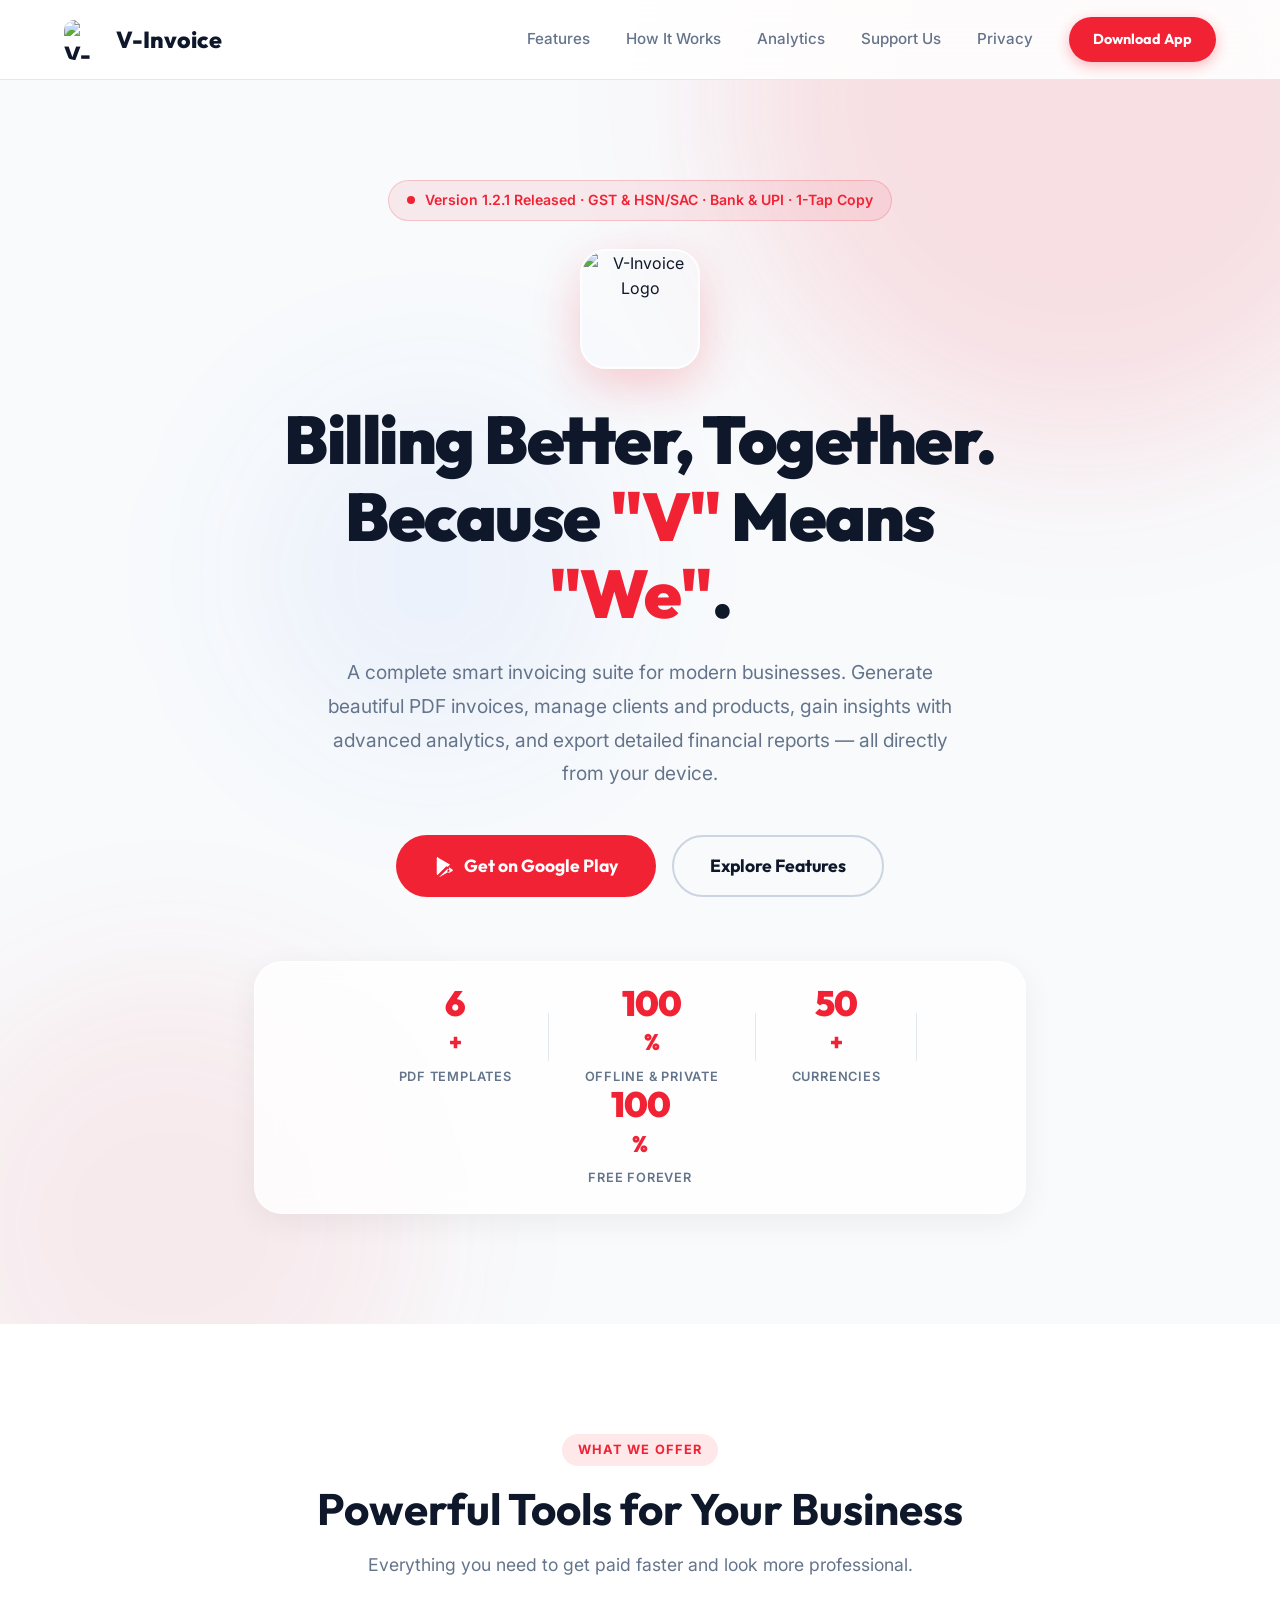
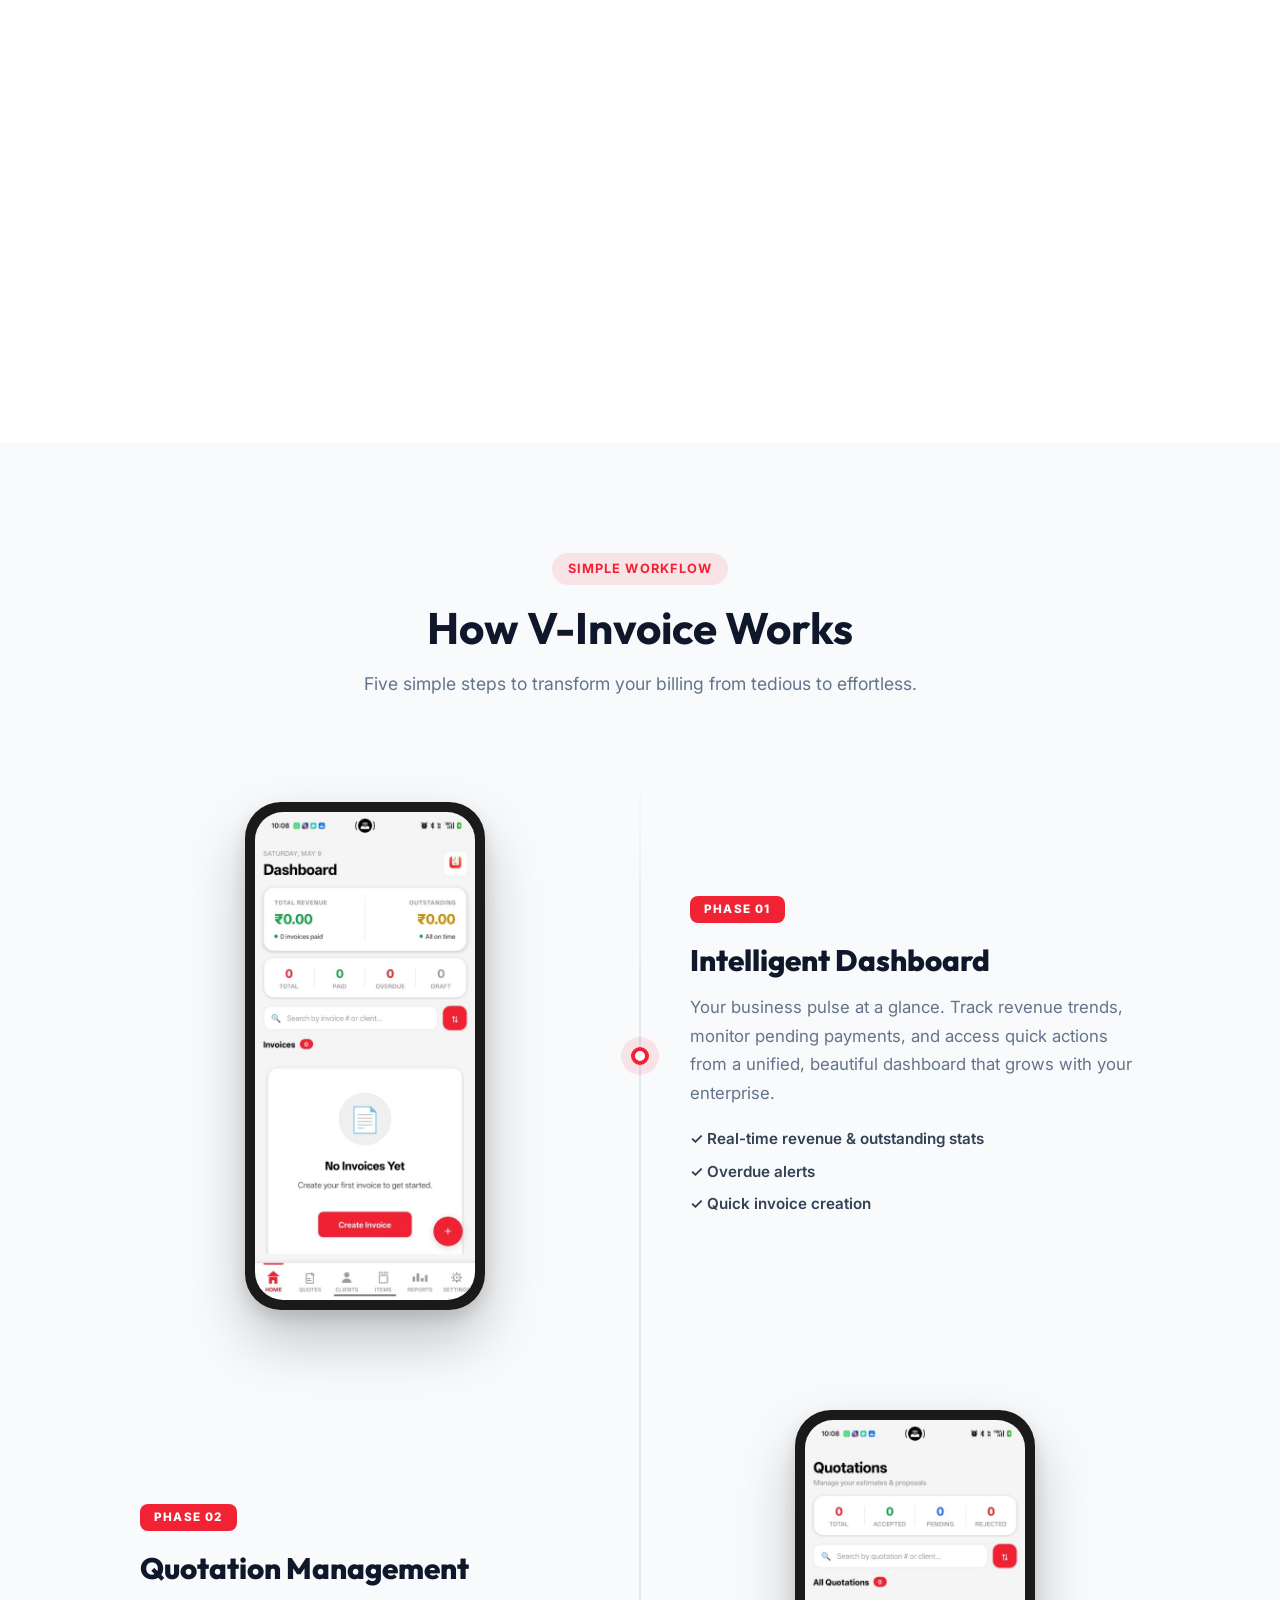
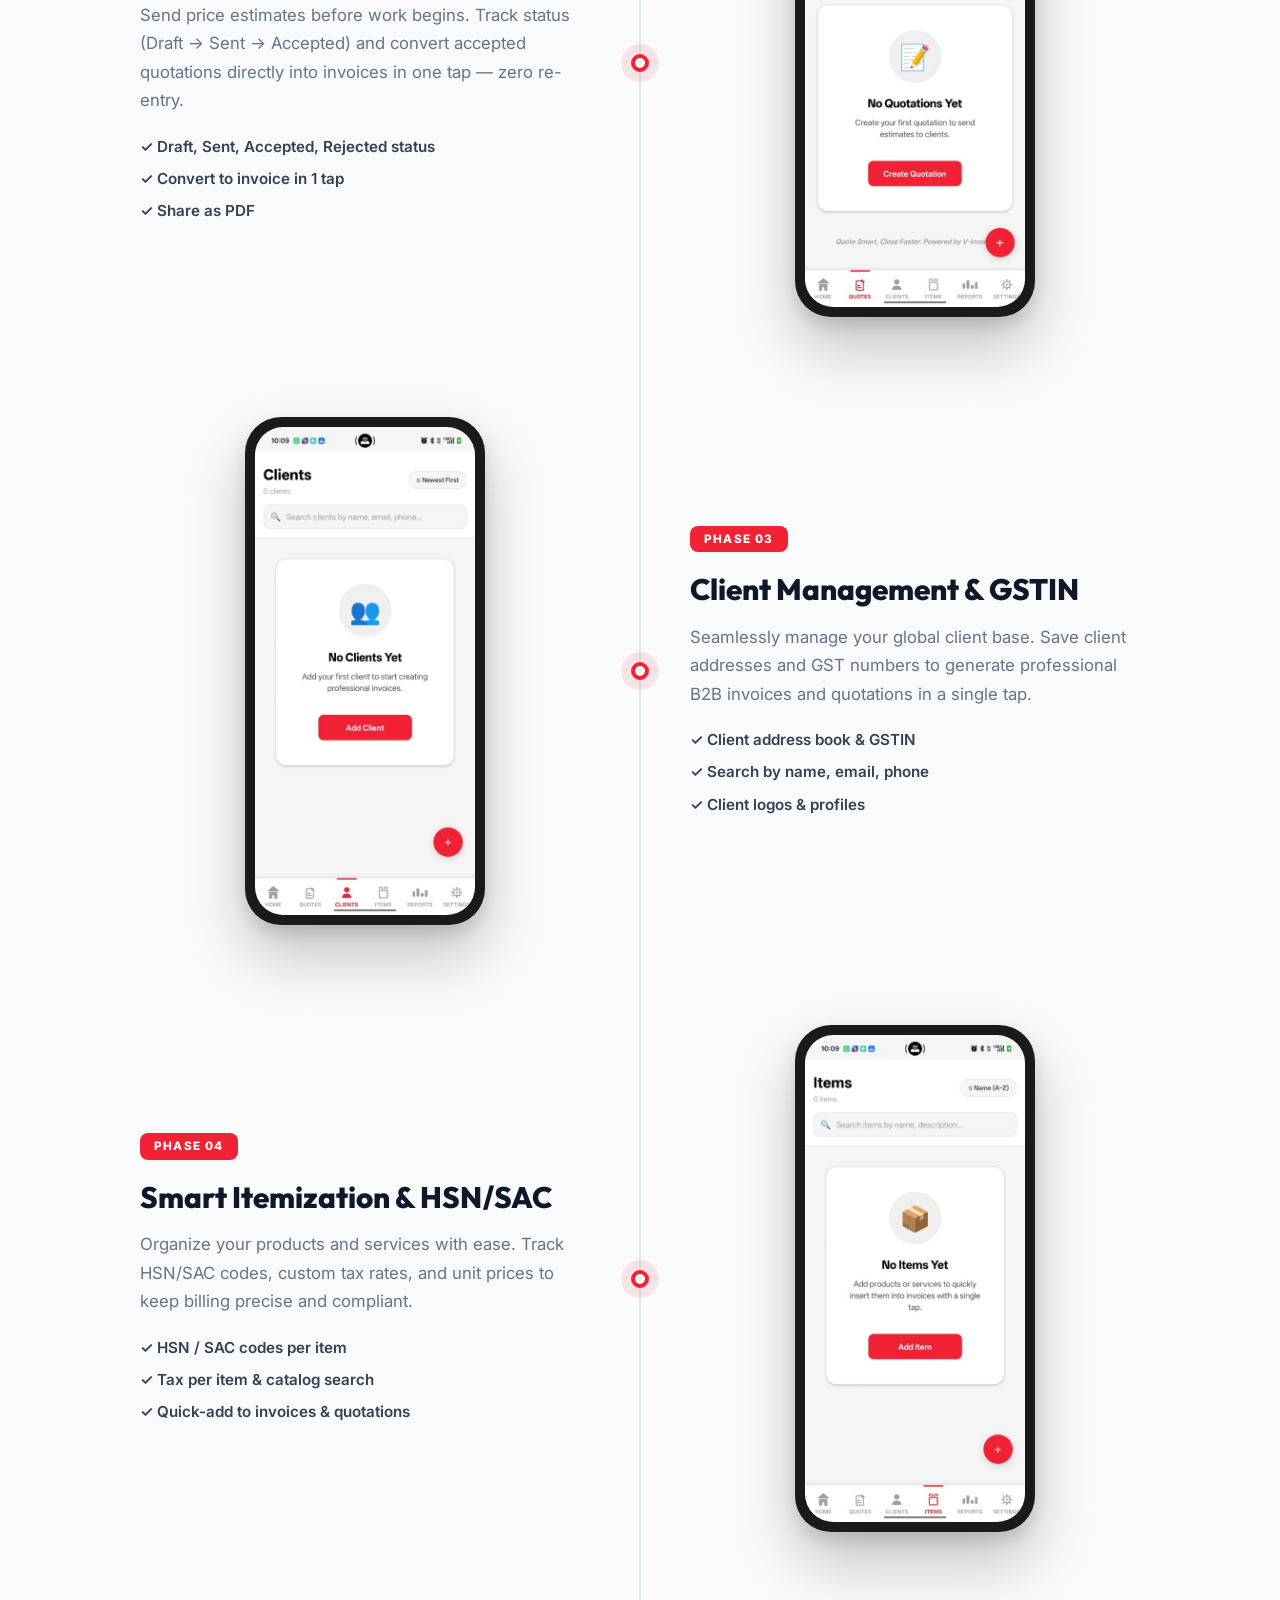
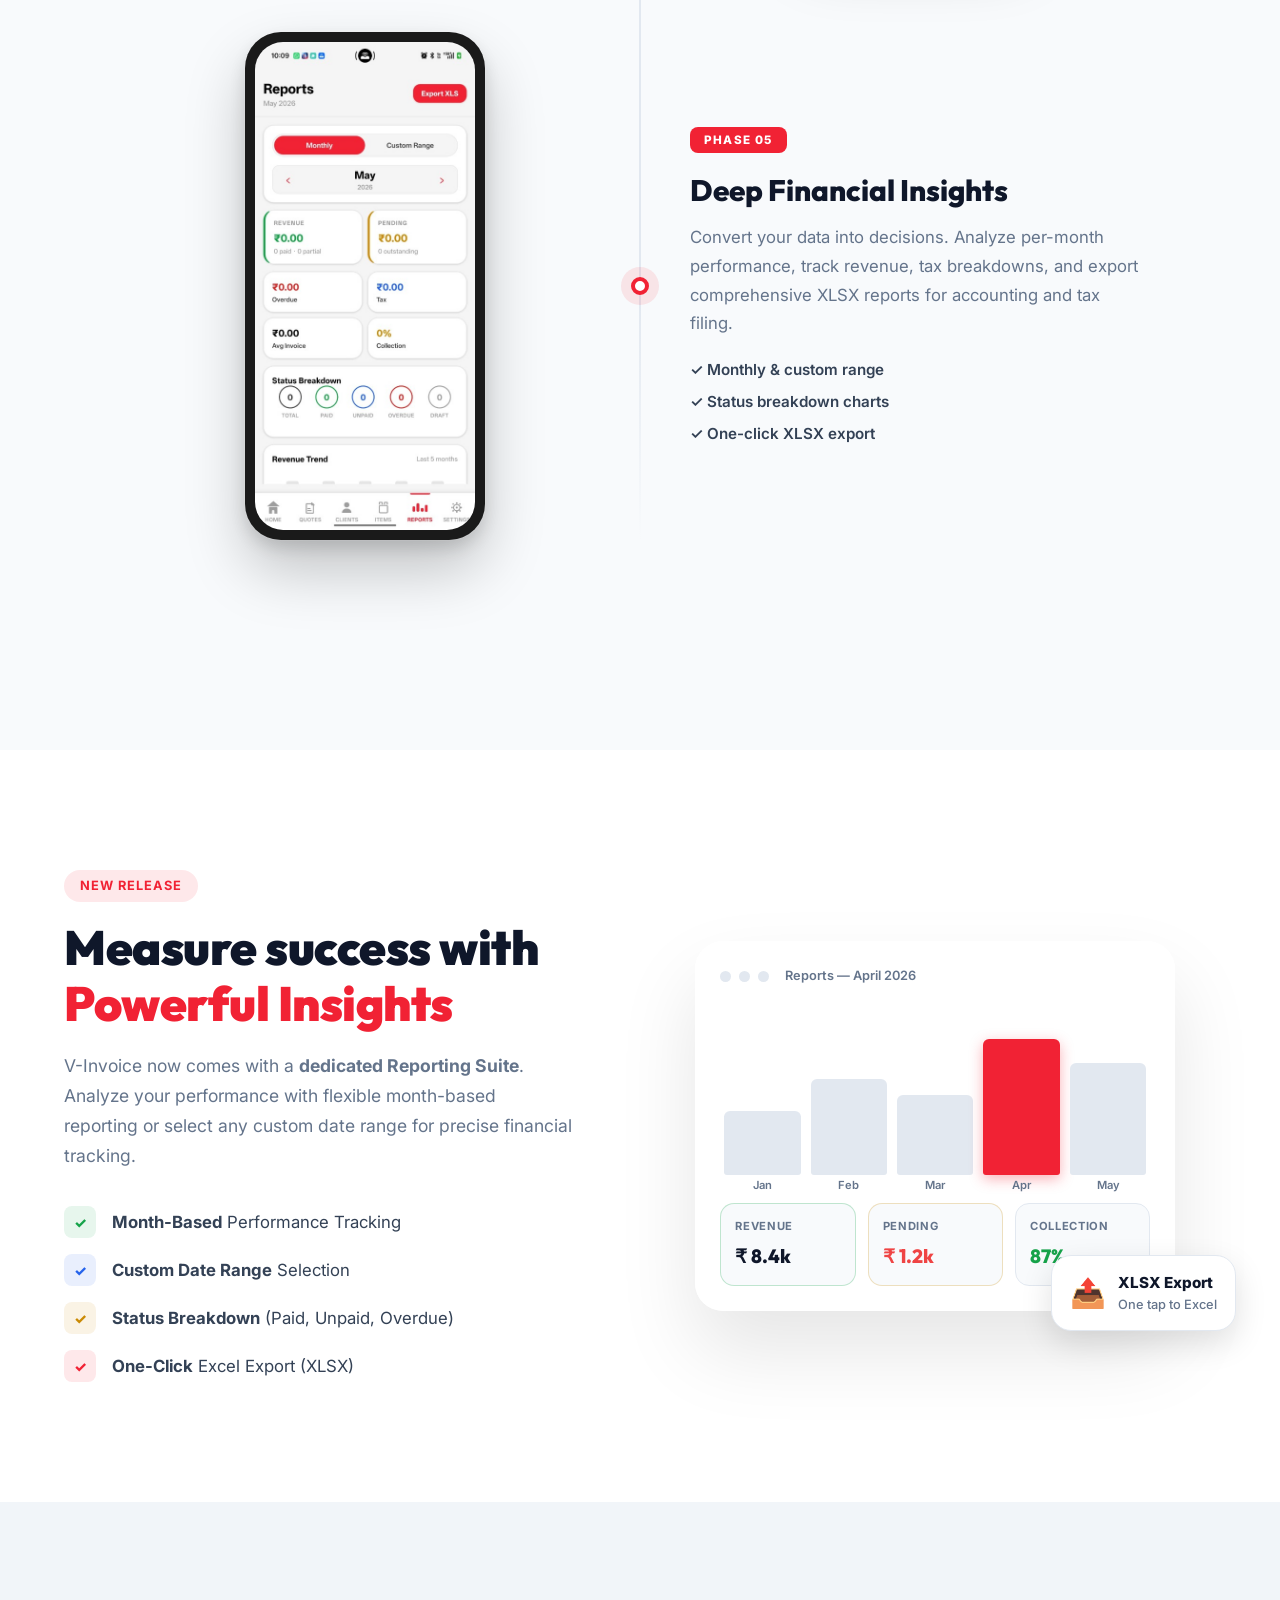
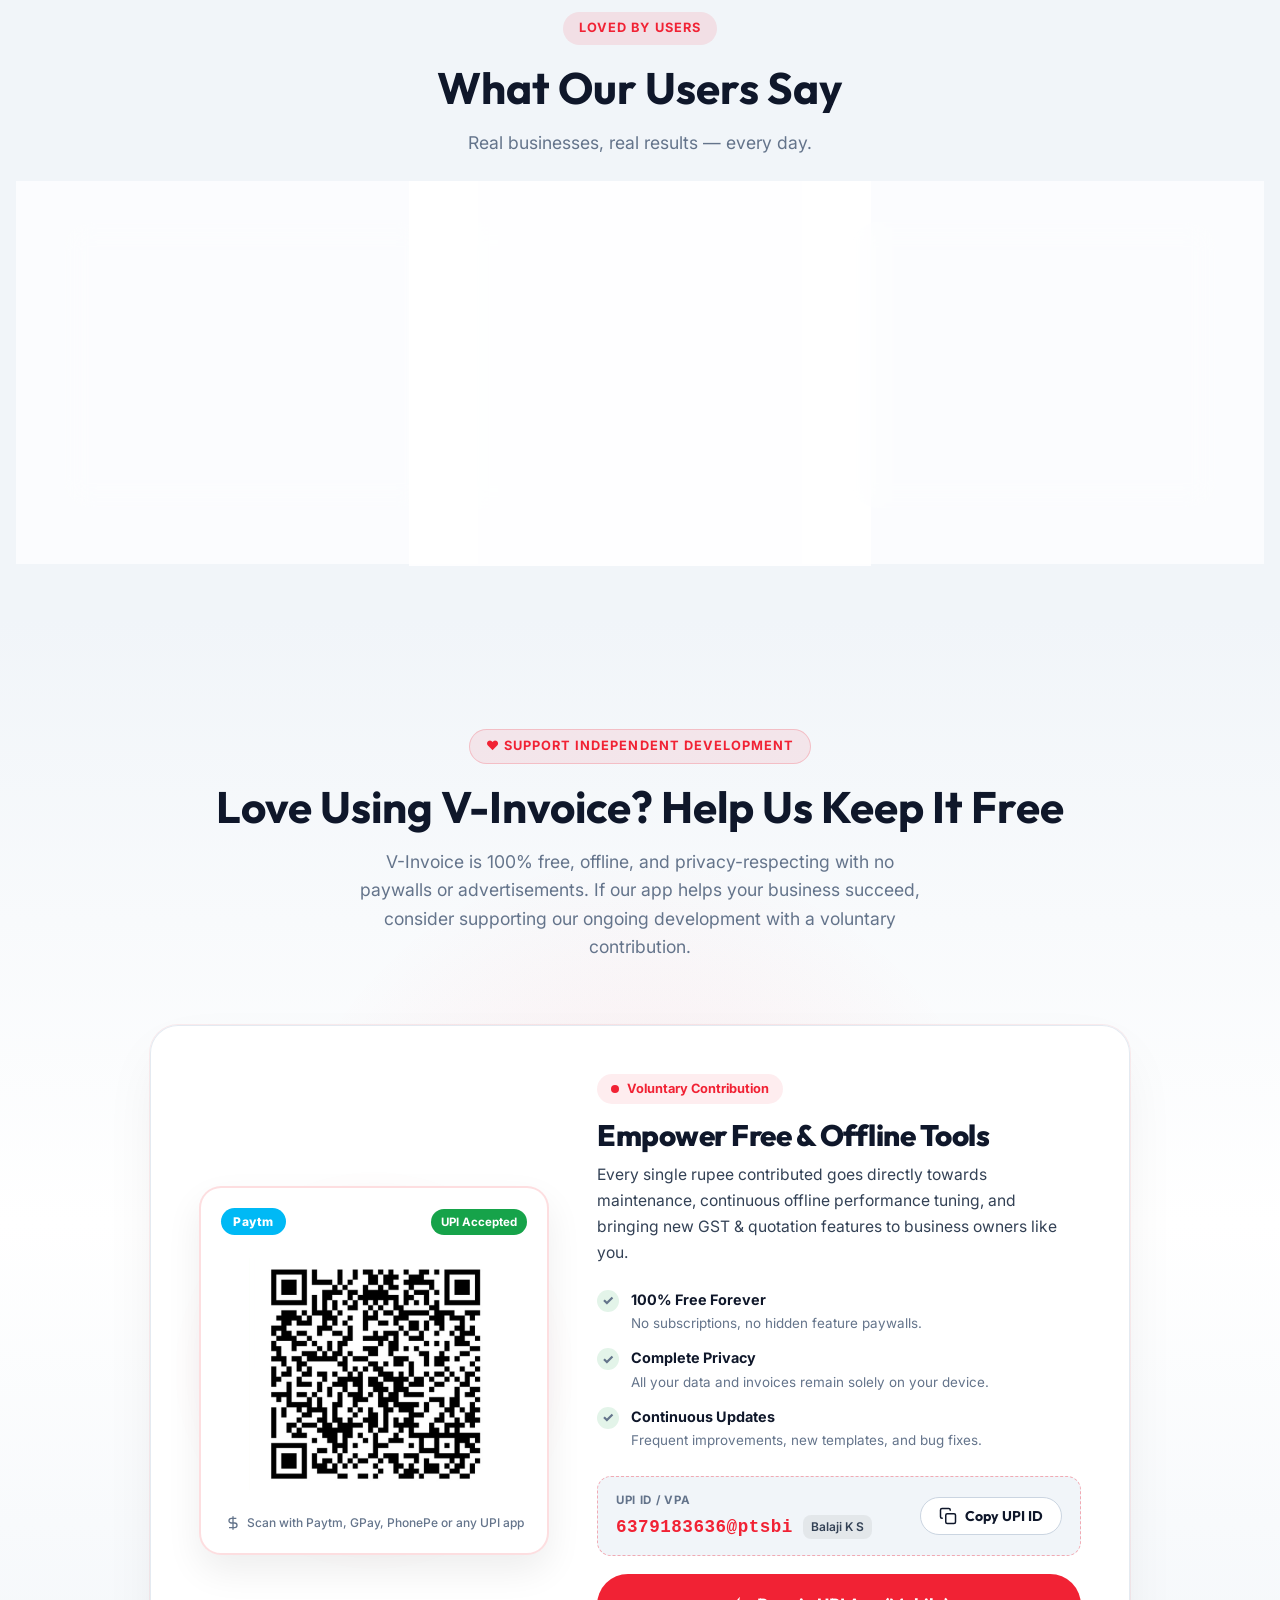
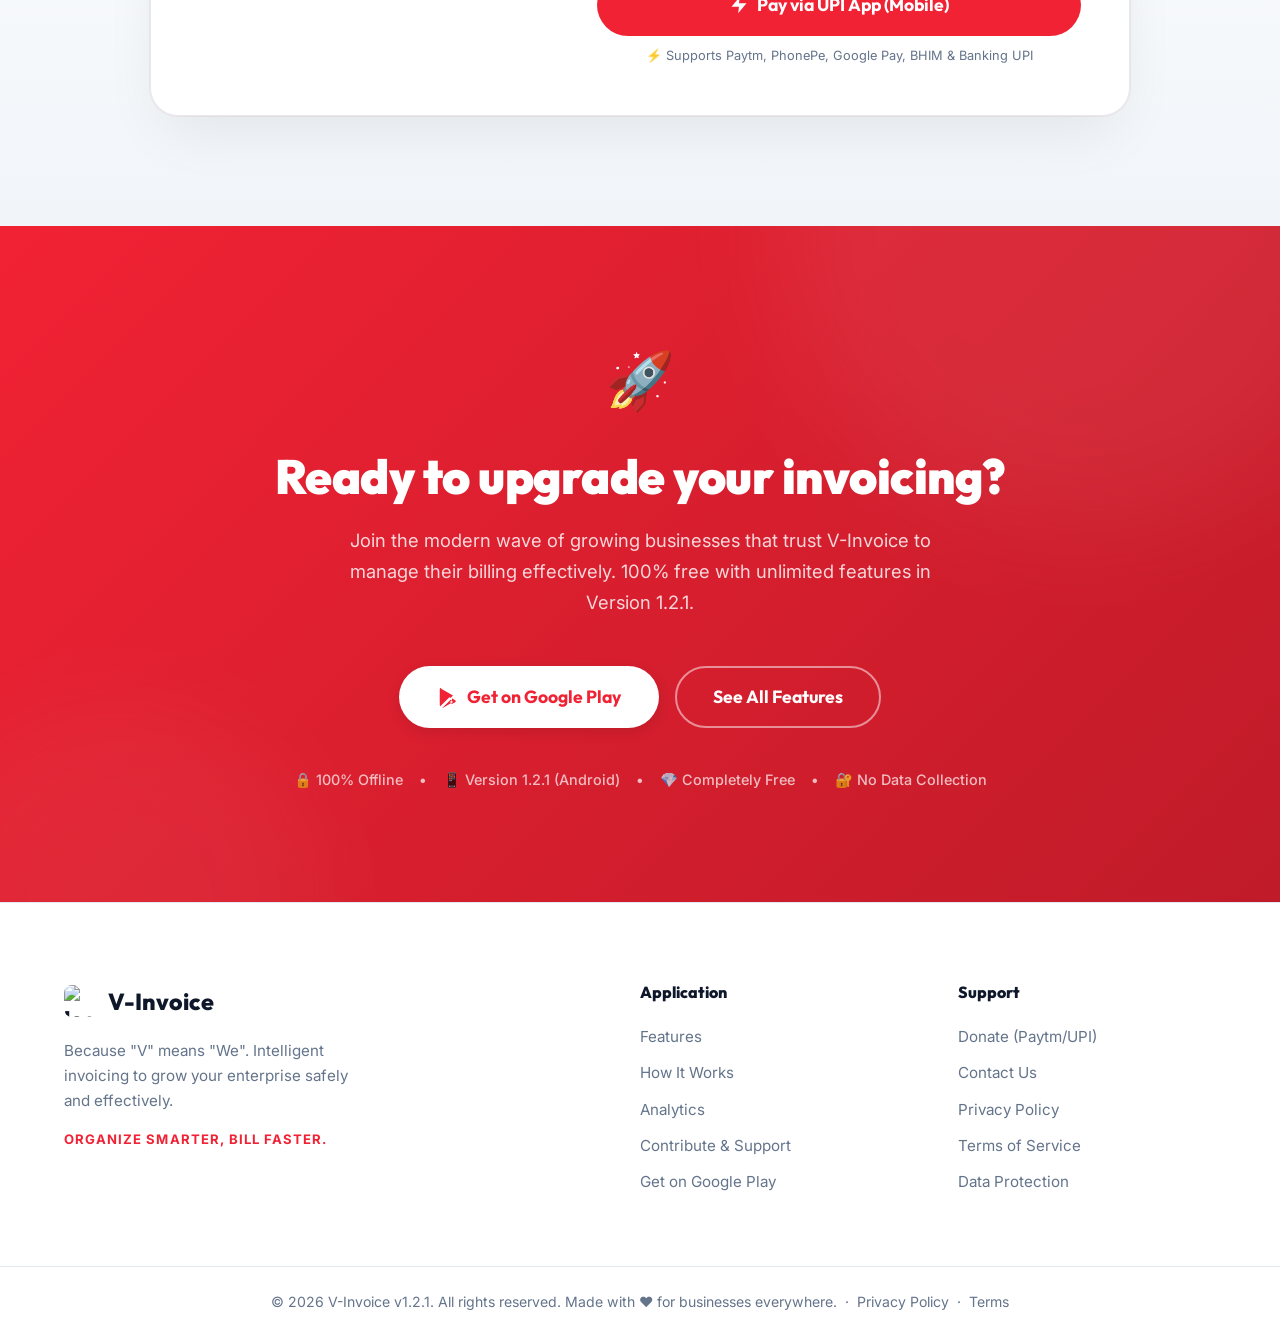
==== commit e0e8b691: "1.2.1 updated website added" ====
--- a/index.html
+++ b/index.html
@@ -5,13 +5,13 @@
   <meta charset="UTF-8" />
   <meta name="viewport" content="width=device-width, initial-scale=1.0" />
   <meta name="description"
-    content="V-Invoice v1.2: Smart Billing, Because 'V' Means 'We'. Create professional invoices & quotations, HSN/SAC codes, Client GSTIN, Bank & UPI details, manage clients, track payments, and export PDF reports — 100% offline." />
+    content="V-Invoice v1.2.1: Smart Billing, Because 'V' Means 'We'. Create professional invoices & quotations, HSN/SAC codes, Client GSTIN, Bank & UPI details, manage clients, track payments, and export PDF reports — 100% offline." />
   <meta name="keywords" content="invoice app, billing software, GST invoice, HSN SAC code, UPI invoice, PDF invoice, quotation app, client management, offline invoice" />
-  <meta property="og:title" content="V-Invoice v1.2 | Billing Better, Together" />
+  <meta property="og:title" content="V-Invoice v1.2.1 | Billing Better, Together" />
   <meta property="og:description" content="Professional invoicing, quotation management, GST & HSN/SAC compliance, bank & UPI transfers, client management, and financial analytics — all on your device. 100% offline and completely free with no limits." />
   <meta property="og:image" content="assets/logo.png" />
   <meta property="og:url" content="https://finefamilytech-development.github.io/v-invoice/" />
-  <title>V-Invoice v1.2 | Billing Better, Together</title>
+  <title>V-Invoice v1.2.1 | Billing Better, Together</title>
   <link
     href="https://fonts.googleapis.com/css2?family=Outfit:wght@300;400;500;600;700;800;900&family=Inter:wght@400;500;600&display=swap"
     rel="stylesheet" />
@@ -32,6 +32,7 @@
         <a href="#features">Features</a>
         <a href="#how-it-works">How It Works</a>
         <a href="#analytics">Analytics</a>
+        <a href="#contribute">Support Us</a>
         <a href="privacy.html">Privacy</a>
         <a href="https://play.google.com/store/apps/details?id=com.vinvoice.app&amp;pcampaignid=web_share" target="_blank" rel="noopener noreferrer" class="btn btn-primary nav-cta">Download App</a>
       </div>
@@ -46,6 +47,7 @@
       <a href="#features" class="mobile-nav-link">Features</a>
       <a href="#how-it-works" class="mobile-nav-link">How It Works</a>
       <a href="#analytics" class="mobile-nav-link">Analytics</a>
+      <a href="#contribute" class="mobile-nav-link">Support Us</a>
       <a href="privacy.html" class="mobile-nav-link">Privacy</a>
       <a href="https://play.google.com/store/apps/details?id=com.vinvoice.app&amp;pcampaignid=web_share" target="_blank" rel="noopener noreferrer" class="btn btn-primary mobile-cta">Download App</a>
     </div>
@@ -61,7 +63,7 @@
     <div class="container hero-content">
       <div class="hero-badge animate-fade-in-up">
         <span class="badge-dot"></span>
-        <span>Version 1.2 Released · GST &amp; HSN/SAC · Bank &amp; UPI · 1-Tap Copy</span>
+        <span>Version 1.2.1 Released · GST &amp; HSN/SAC · Bank &amp; UPI · 1-Tap Copy</span>
       </div>
       <img src="assets/logo.png" alt="V-Invoice Logo" class="hero-logo animate-fade-in-up delay-1" />
       <h1 class="animate-fade-in-up delay-2">
@@ -470,6 +472,104 @@
     </div>
   </section>
 
+  <!-- ── Support & Contribution Section ──────────────────────────────── -->
+  <section id="contribute" class="donation-section">
+    <div class="donation-bg-glow"></div>
+    <div class="container">
+      <div class="section-header text-center reveal-element">
+        <span class="badge badge-heart">❤️ Support Independent Development</span>
+        <h2>Love Using V-Invoice? Help Us Keep It Free</h2>
+        <p>V-Invoice is 100% free, offline, and privacy-respecting with no paywalls or advertisements. If our app helps your business succeed, consider supporting our ongoing development with a voluntary contribution.</p>
+      </div>
+
+      <div class="donation-card-wrapper reveal-element">
+        <div class="donation-card glass">
+          <!-- Left: QR Code Showcase -->
+          <div class="donation-qr-box">
+            <div class="qr-glow-effect"></div>
+            <div class="qr-frame">
+              <div class="qr-header-strip">
+                <span class="qr-paytm-badge">Paytm</span>
+                <span class="qr-upi-badge">UPI Accepted</span>
+              </div>
+              <img src="assets/donation_qr.png" alt="Paytm & UPI QR Code for V-Invoice Donation" class="donation-qr-img" />
+              <div class="qr-footer-hint">
+                <svg width="16" height="16" viewBox="0 0 24 24" fill="none" stroke="currentColor" stroke-width="2">
+                  <path d="M12 2v20M17 5H9.5a3.5 3.5 0 0 0 0 7h5a3.5 3.5 0 0 1 0 7H6"/>
+                </svg>
+                <span>Scan with Paytm, GPay, PhonePe or any UPI app</span>
+              </div>
+            </div>
+          </div>
+
+          <!-- Right: Contribution Details & Actions -->
+          <div class="donation-details">
+            <div class="donation-pill">
+              <span class="pulse-dot"></span> Voluntary Contribution
+            </div>
+            <h3>Empower Free &amp; Offline Tools</h3>
+            <p class="donation-narrative">
+              Every single rupee contributed goes directly towards maintenance, continuous offline performance tuning, and bringing new GST &amp; quotation features to business owners like you.
+            </p>
+
+            <div class="donation-features-list">
+              <div class="donation-feat-item">
+                <span class="feat-check">✓</span>
+                <div>
+                  <strong>100% Free Forever</strong>
+                  <span>No subscriptions, no hidden feature paywalls.</span>
+                </div>
+              </div>
+              <div class="donation-feat-item">
+                <span class="feat-check">✓</span>
+                <div>
+                  <strong>Complete Privacy</strong>
+                  <span>All your data and invoices remain solely on your device.</span>
+                </div>
+              </div>
+              <div class="donation-feat-item">
+                <span class="feat-check">✓</span>
+                <div>
+                  <strong>Continuous Updates</strong>
+                  <span>Frequent improvements, new templates, and bug fixes.</span>
+                </div>
+              </div>
+            </div>
+
+            <!-- UPI ID Copy Box -->
+            <div class="upi-box">
+              <div class="upi-info">
+                <div class="upi-label">UPI ID / VPA</div>
+                <div class="upi-id-row">
+                  <span class="upi-id-value" id="upiIdValue">6379183636@ptsbi</span>
+                  <span class="payee-name-badge">Balaji K S</span>
+                </div>
+              </div>
+              <button class="btn btn-copy" id="copyUpiBtn" aria-label="Copy UPI ID">
+                <svg width="18" height="18" viewBox="0 0 24 24" fill="none" stroke="currentColor" stroke-width="2">
+                  <rect x="9" y="9" width="13" height="13" rx="2" ry="2"></rect>
+                  <path d="M5 15H4a2 2 0 0 1-2-2V4a2 2 0 0 1 2-2h9a2 2 0 0 1 2 2v1"></path>
+                </svg>
+                <span id="copyBtnText">Copy UPI ID</span>
+              </button>
+            </div>
+
+            <!-- Mobile Direct Pay Button -->
+            <div class="donation-actions">
+              <a href="upi://pay?pa=6379183636@ptsbi&pn=BALAJI%20K%20S&cu=INR" class="btn btn-primary btn-large btn-glow btn-upi-pay">
+                <svg width="20" height="20" viewBox="0 0 24 24" fill="currentColor">
+                  <path d="M13 2L3 14h9l-1 8 10-12h-9l1-8z"/>
+                </svg>
+                Pay via UPI App (Mobile)
+              </a>
+              <span class="instant-settlement-note">⚡ Supports Paytm, PhonePe, Google Pay, BHIM &amp; Banking UPI</span>
+            </div>
+          </div>
+        </div>
+      </div>
+    </div>
+  </section>
+
   <!-- ── Download CTA ───────────────────────────────────────────────── -->
   <section id="download" class="banner-section">
     <div class="banner-shapes">
@@ -481,7 +581,7 @@
       <h2>Ready to upgrade your invoicing?</h2>
       <p>
         Join the modern wave of growing businesses that trust V-Invoice to
-        manage their billing effectively. 100% free with unlimited features in Version 1.2.
+        manage their billing effectively. 100% free with unlimited features in Version 1.2.1.
       </p>
       <div class="banner-cta">
         <a href="https://play.google.com/store/apps/details?id=com.vinvoice.app&amp;pcampaignid=web_share" target="_blank" rel="noopener noreferrer" class="btn btn-white btn-large">
@@ -495,7 +595,7 @@
       <div class="banner-trust">
         <span>🔒 100% Offline</span>
         <span>•</span>
-        <span>📱 Version 1.2 (Android)</span>
+        <span>📱 Version 1.2.1 (Android)</span>
         <span>•</span>
         <span>💎 Completely Free</span>
         <span>•</span>
@@ -523,10 +623,12 @@
         <a href="#features">Features</a>
         <a href="#how-it-works">How It Works</a>
         <a href="#analytics">Analytics</a>
+        <a href="#contribute">Contribute &amp; Support</a>
         <a href="https://play.google.com/store/apps/details?id=com.vinvoice.app&amp;pcampaignid=web_share" target="_blank" rel="noopener noreferrer">Get on Google Play</a>
       </div>
       <div class="footer-col">
         <h4>Support</h4>
+        <a href="#contribute">Donate (Paytm/UPI)</a>
         <a href="contact.html">Contact Us</a>
         <a href="privacy.html">Privacy Policy</a>
         <a href="terms.html">Terms of Service</a>
@@ -534,7 +636,7 @@
       </div>
     </div>
     <div class="footer-bottom">
-      <p>&copy; 2026 V-Invoice v1.2. All rights reserved. Made with ❤️ for businesses everywhere. &nbsp;·&nbsp;
+      <p>&copy; 2026 V-Invoice v1.2.1. All rights reserved. Made with ❤️ for businesses everywhere. &nbsp;·&nbsp;
         <a href="privacy.html" style="color:#64748b;">Privacy Policy</a> &nbsp;·&nbsp;
         <a href="terms.html" style="color:#64748b;">Terms</a>
       </p>
--- a/css/styles.css
+++ b/css/styles.css
@@ -960,6 +960,327 @@
 .author-name { font-weight: 700; font-size: 0.95rem; color: var(--text-main); }
 .author-role { font-size: 0.82rem; color: var(--text-muted); }
 
+/* ── Support & Contribution Section ────────────────────────────────────────── */
+.donation-section {
+  padding: 110px 0;
+  background: linear-gradient(180deg, var(--surface-2) 0%, #ffffff 50%, var(--surface-2) 100%);
+  position: relative;
+  overflow: hidden;
+}
+
+.donation-bg-glow {
+  position: absolute;
+  width: 750px;
+  height: 750px;
+  top: 50%;
+  left: 50%;
+  transform: translate(-50%, -50%);
+  background: radial-gradient(circle, rgba(var(--primary-rgb), 0.08) 0%, rgba(var(--primary-rgb), 0) 70%);
+  pointer-events: none;
+  z-index: 0;
+}
+
+.badge-heart {
+  background: rgba(var(--primary-rgb), 0.08);
+  color: var(--primary);
+  border: 1px solid rgba(var(--primary-rgb), 0.2);
+}
+
+.donation-card-wrapper {
+  max-width: 980px;
+  margin: 44px auto 0;
+  position: relative;
+  z-index: 1;
+}
+
+.donation-card {
+  display: grid;
+  grid-template-columns: 350px 1fr;
+  gap: 48px;
+  align-items: center;
+  padding: 48px;
+  border-radius: var(--radius-xl);
+  background: rgba(255, 255, 255, 0.95);
+  backdrop-filter: blur(20px);
+  border: 1px solid rgba(226, 232, 240, 0.9);
+  box-shadow: 0 24px 60px -12px rgba(0, 0, 0, 0.08), 0 0 0 1px rgba(var(--primary-rgb), 0.07);
+}
+
+.donation-qr-box {
+  position: relative;
+  display: flex;
+  justify-content: center;
+  align-items: center;
+}
+
+.qr-glow-effect {
+  position: absolute;
+  inset: -12px;
+  border-radius: 28px;
+  background: radial-gradient(circle, rgba(var(--primary-rgb), 0.18) 0%, rgba(var(--primary-rgb), 0) 70%);
+  z-index: 0;
+  filter: blur(14px);
+}
+
+.qr-frame {
+  position: relative;
+  z-index: 1;
+  background: #ffffff;
+  border-radius: 22px;
+  padding: 20px;
+  border: 2px solid rgba(var(--primary-rgb), 0.15);
+  box-shadow: 0 16px 36px rgba(0, 0, 0, 0.07);
+  text-align: center;
+  width: 100%;
+}
+
+.qr-header-strip {
+  display: flex;
+  justify-content: space-between;
+  align-items: center;
+  margin-bottom: 14px;
+}
+
+.qr-paytm-badge {
+  background: #00b9f5;
+  color: #ffffff;
+  font-size: 0.75rem;
+  font-weight: 800;
+  padding: 4px 12px;
+  border-radius: var(--radius-full);
+  letter-spacing: 0.5px;
+}
+
+.qr-upi-badge {
+  background: #16a34a;
+  color: #ffffff;
+  font-size: 0.72rem;
+  font-weight: 700;
+  padding: 4px 10px;
+  border-radius: var(--radius-full);
+}
+
+.donation-qr-img {
+  width: 250px;
+  height: 250px;
+  object-fit: contain;
+  border-radius: 12px;
+  margin: 0 auto;
+  display: block;
+}
+
+.qr-footer-hint {
+  display: flex;
+  align-items: center;
+  justify-content: center;
+  gap: 6px;
+  margin-top: 14px;
+  font-size: 0.75rem;
+  color: var(--text-muted);
+  font-weight: 500;
+}
+
+.donation-details {
+  display: flex;
+  flex-direction: column;
+}
+
+.donation-pill {
+  display: inline-flex;
+  align-items: center;
+  gap: 8px;
+  font-size: 0.8rem;
+  font-weight: 700;
+  color: var(--primary);
+  background: rgba(var(--primary-rgb), 0.08);
+  padding: 5px 14px;
+  border-radius: var(--radius-full);
+  width: fit-content;
+  margin-bottom: 14px;
+}
+
+.pulse-dot {
+  width: 8px;
+  height: 8px;
+  border-radius: 50%;
+  background: var(--primary);
+  box-shadow: 0 0 0 0 rgba(var(--primary-rgb), 0.7);
+  animation: pulse 2s infinite;
+}
+
+@keyframes pulse {
+  0% { transform: scale(0.95); box-shadow: 0 0 0 0 rgba(var(--primary-rgb), 0.7); }
+  70% { transform: scale(1); box-shadow: 0 0 0 8px rgba(var(--primary-rgb), 0); }
+  100% { transform: scale(0.95); box-shadow: 0 0 0 0 rgba(var(--primary-rgb), 0); }
+}
+
+.donation-details h3 {
+  font-size: 1.85rem;
+  font-weight: 800;
+  margin-bottom: 10px;
+  letter-spacing: -0.5px;
+}
+
+.donation-narrative {
+  color: var(--text-secondary);
+  font-size: 0.98rem;
+  line-height: 1.65;
+  margin-bottom: 22px;
+}
+
+.donation-features-list {
+  display: flex;
+  flex-direction: column;
+  gap: 12px;
+  margin-bottom: 24px;
+}
+
+.donation-feat-item {
+  display: flex;
+  align-items: flex-start;
+  gap: 12px;
+  font-size: 0.9rem;
+}
+
+.feat-check {
+  width: 22px;
+  height: 22px;
+  border-radius: 50%;
+  background: rgba(22, 163, 74, 0.12);
+  color: #16a34a;
+  display: flex;
+  align-items: center;
+  justify-content: center;
+  font-size: 0.8rem;
+  font-weight: 800;
+  flex-shrink: 0;
+  margin-top: 2px;
+}
+
+.donation-feat-item strong {
+  display: block;
+  color: var(--text-main);
+  font-weight: 700;
+}
+
+.donation-feat-item span {
+  color: var(--text-muted);
+  font-size: 0.84rem;
+}
+
+.upi-box {
+  display: flex;
+  align-items: center;
+  justify-content: space-between;
+  background: var(--surface-2);
+  border: 1.5px dashed rgba(var(--primary-rgb), 0.35);
+  border-radius: var(--radius-md);
+  padding: 14px 18px;
+  margin-bottom: 18px;
+}
+
+.upi-info { flex: 1; }
+
+.upi-label {
+  font-size: 0.72rem;
+  text-transform: uppercase;
+  font-weight: 700;
+  color: var(--text-muted);
+  letter-spacing: 0.06em;
+  margin-bottom: 4px;
+}
+
+.upi-id-row {
+  display: flex;
+  align-items: center;
+  gap: 10px;
+  flex-wrap: wrap;
+}
+
+.upi-id-value {
+  font-family: monospace, var(--font-body);
+  font-size: 1.1rem;
+  font-weight: 700;
+  color: var(--primary);
+  letter-spacing: 0.5px;
+}
+
+.payee-name-badge {
+  font-size: 0.75rem;
+  background: rgba(0, 0, 0, 0.06);
+  padding: 2px 8px;
+  border-radius: var(--radius-sm);
+  color: var(--text-secondary);
+  font-weight: 600;
+}
+
+.btn-copy {
+  background: #ffffff;
+  border: 1px solid var(--border-strong);
+  padding: 9px 18px;
+  font-size: 0.88rem;
+  color: var(--text-main);
+  font-weight: 700;
+  border-radius: var(--radius-full);
+  cursor: pointer;
+  display: inline-flex;
+  align-items: center;
+  gap: 8px;
+  transition: all 0.2s ease;
+  flex-shrink: 0;
+}
+
+.btn-copy:hover {
+  background: var(--surface-2);
+  border-color: var(--primary);
+  color: var(--primary);
+  transform: translateY(-1px);
+}
+
+.btn-copy.copied {
+  background: #16a34a !important;
+  color: #ffffff !important;
+  border-color: #16a34a !important;
+}
+
+.donation-actions {
+  display: flex;
+  flex-direction: column;
+  gap: 10px;
+}
+
+.btn-upi-pay {
+  width: 100%;
+  justify-content: center;
+}
+
+.instant-settlement-note {
+  font-size: 0.8rem;
+  color: var(--text-muted);
+  text-align: center;
+}
+
+@media (max-width: 900px) {
+  .donation-card {
+    grid-template-columns: 1fr;
+    gap: 32px;
+    padding: 32px 20px;
+  }
+  .donation-qr-img {
+    width: 220px;
+    height: 220px;
+  }
+  .upi-box {
+    flex-direction: column;
+    align-items: flex-start;
+    gap: 14px;
+  }
+  .btn-copy {
+    width: 100%;
+    justify-content: center;
+  }
+}
+
 /* ── Banner / Download ─────────────────────────────────────────────────────── */
 .banner-section {
   padding: 110px 0;
